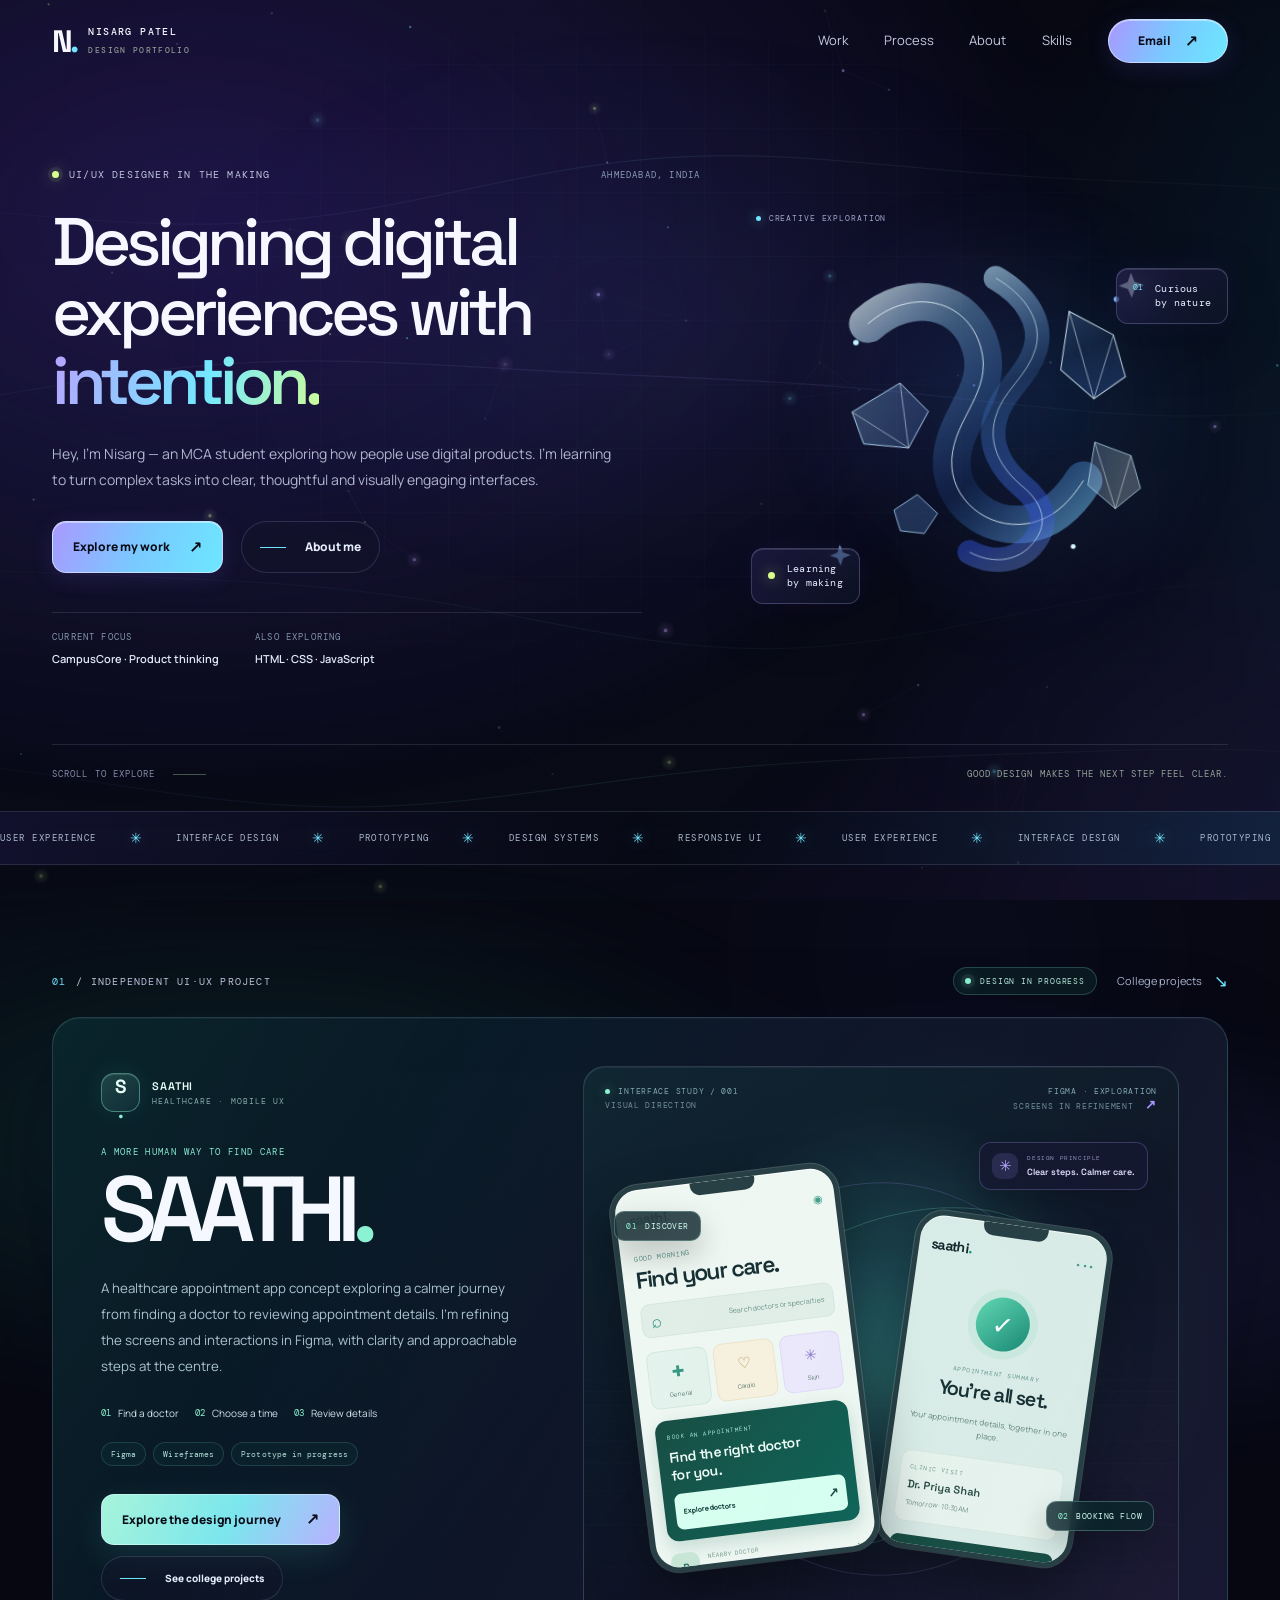
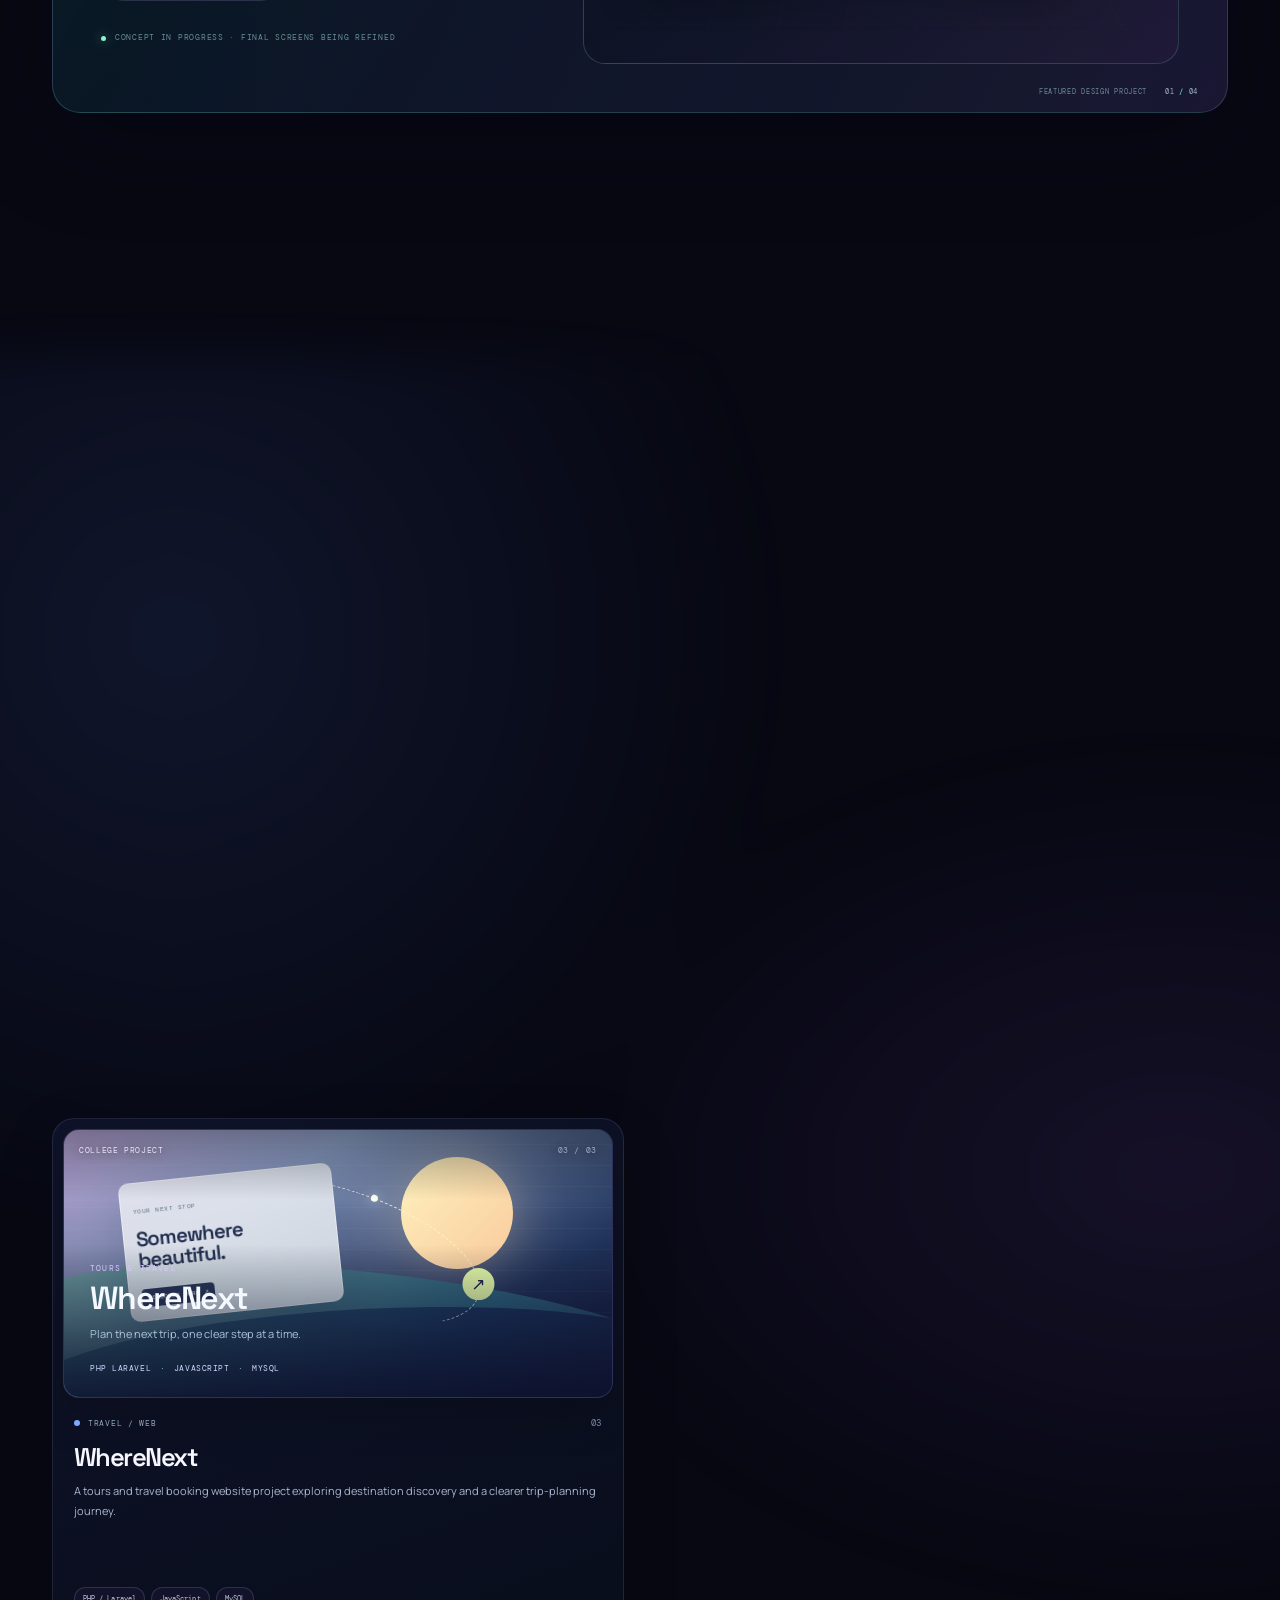
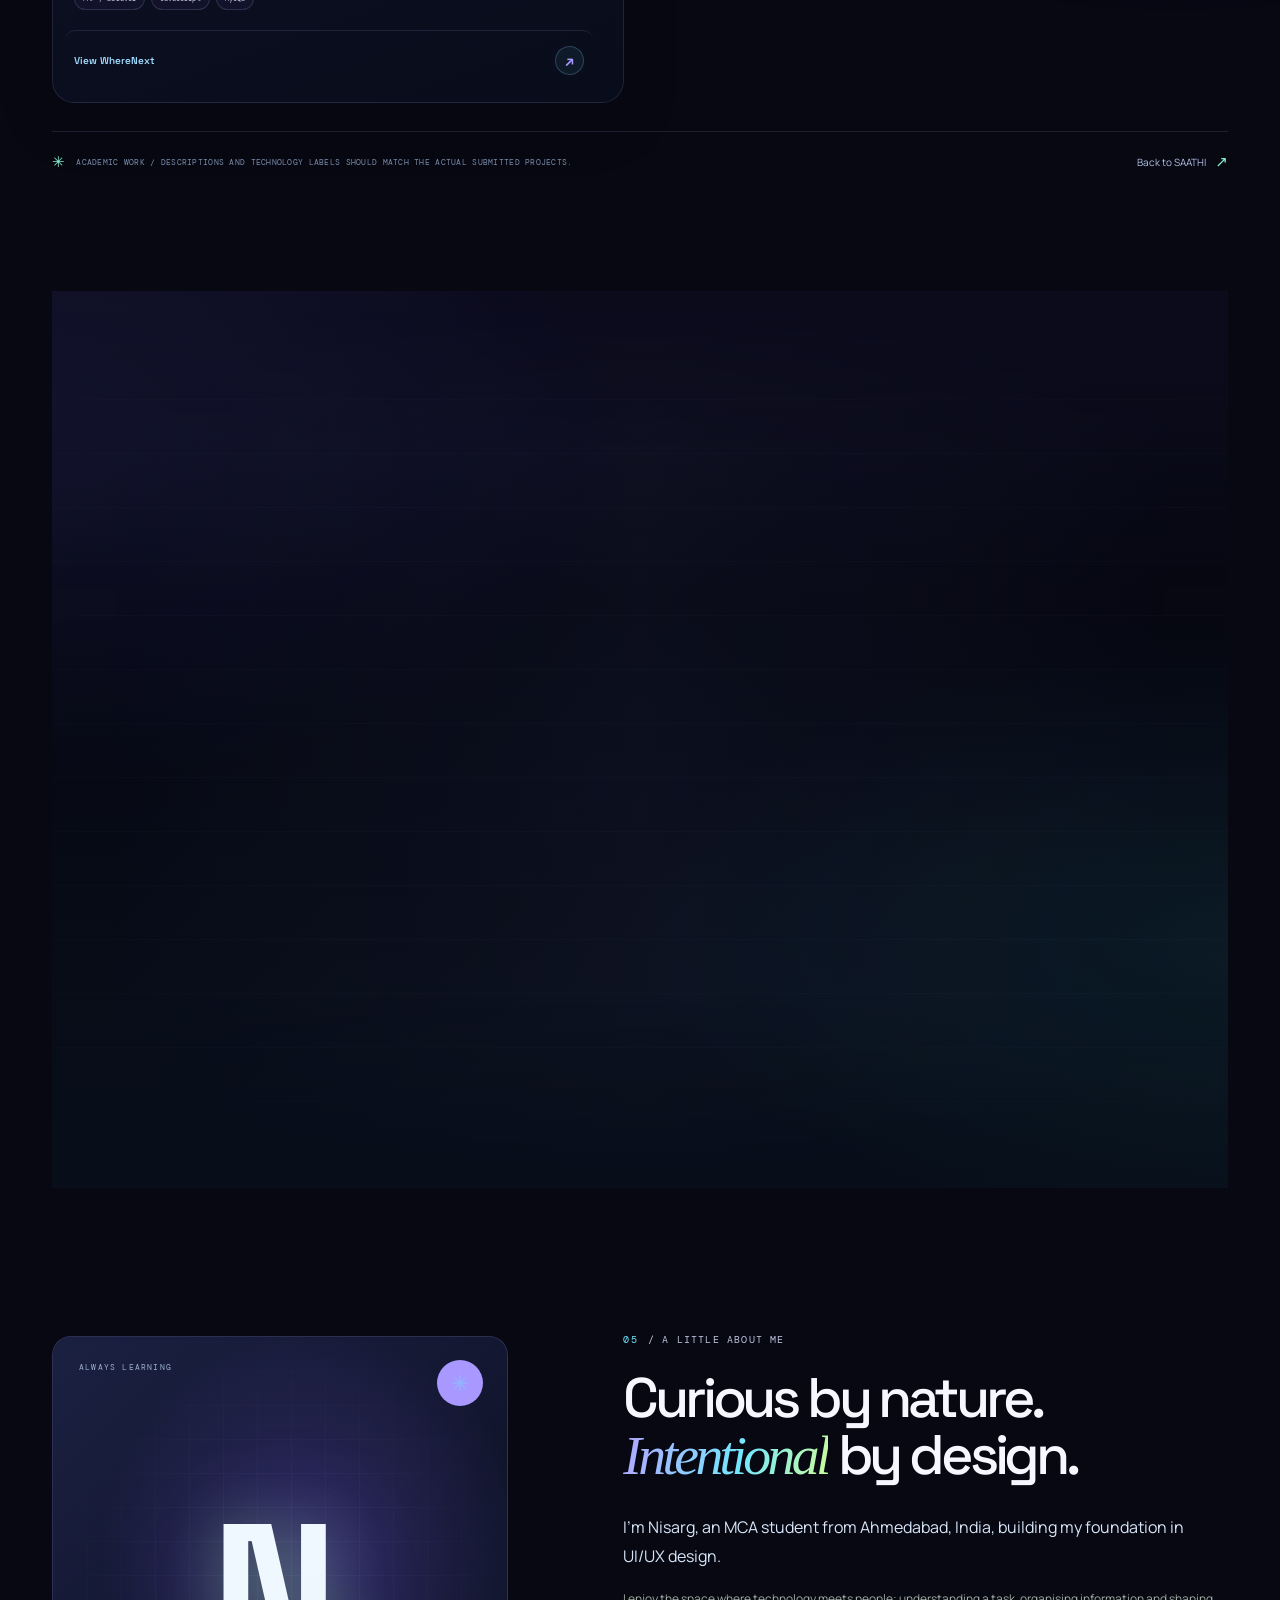
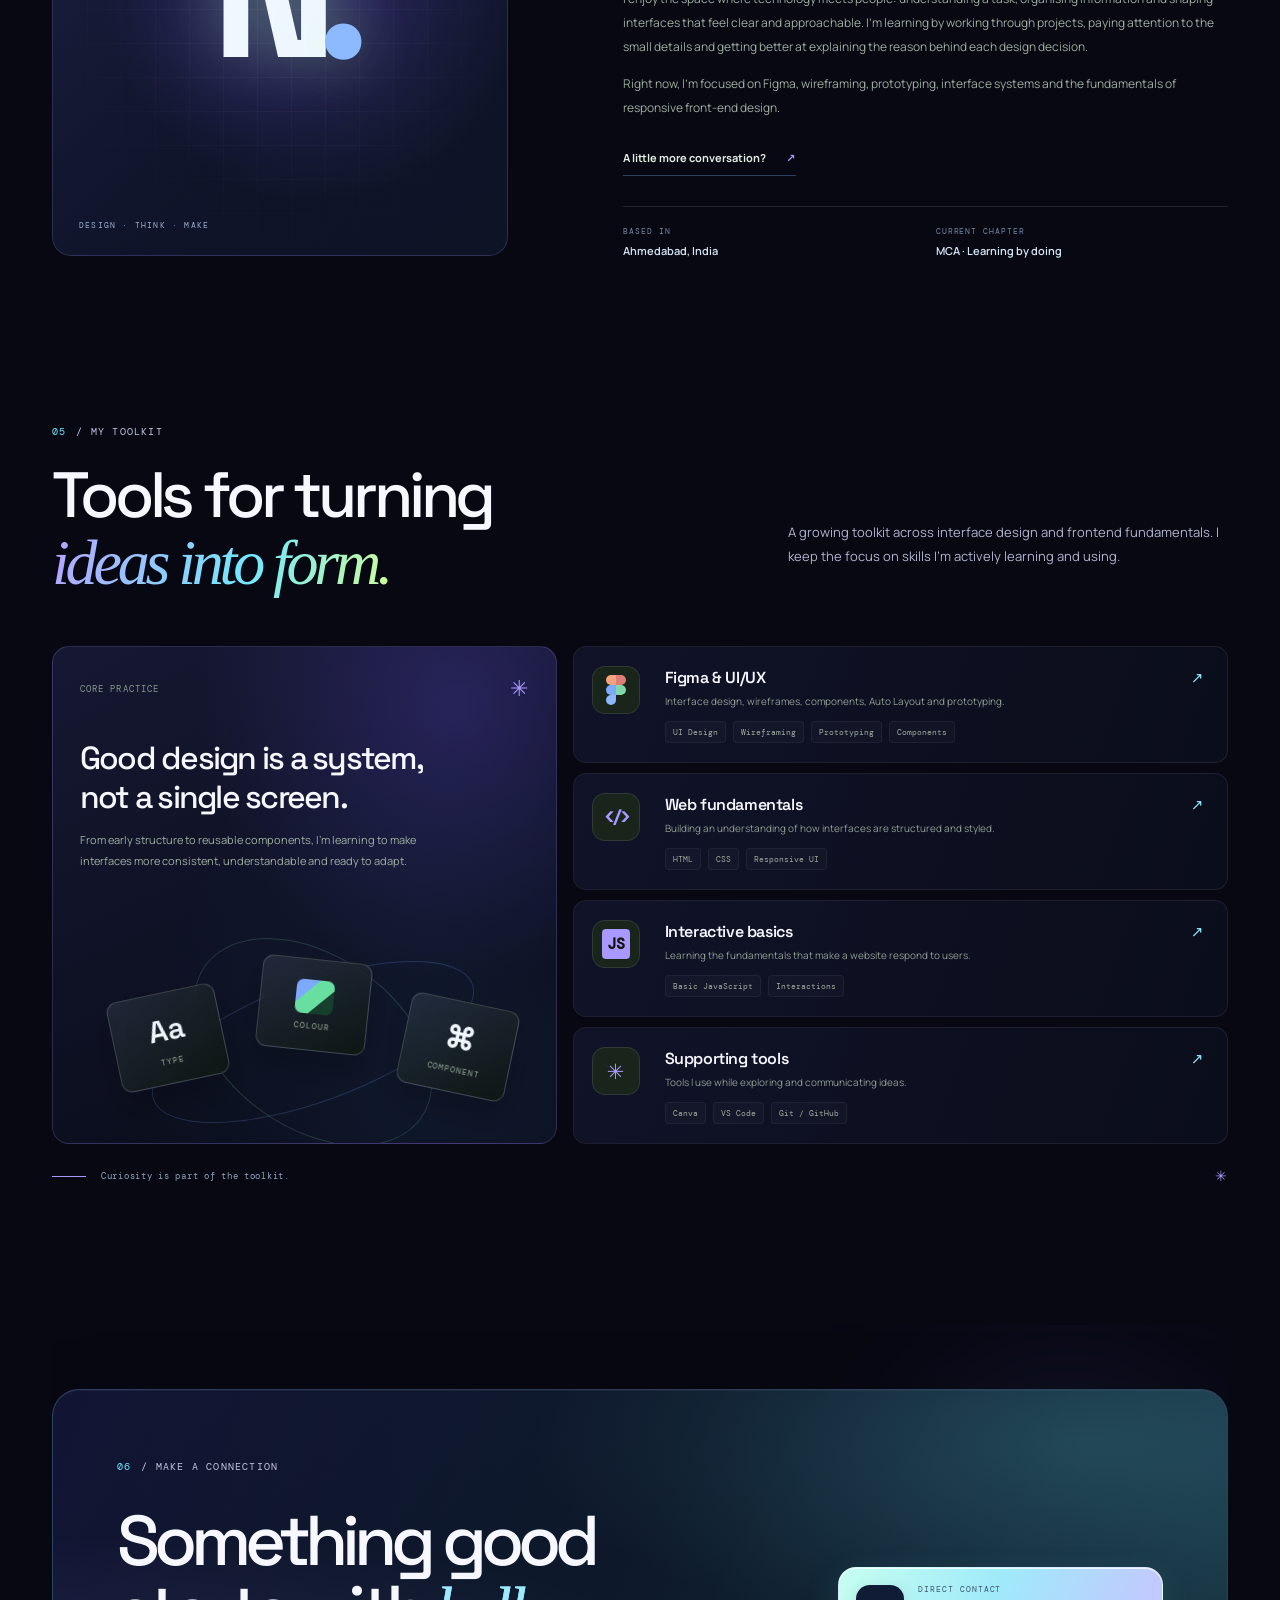
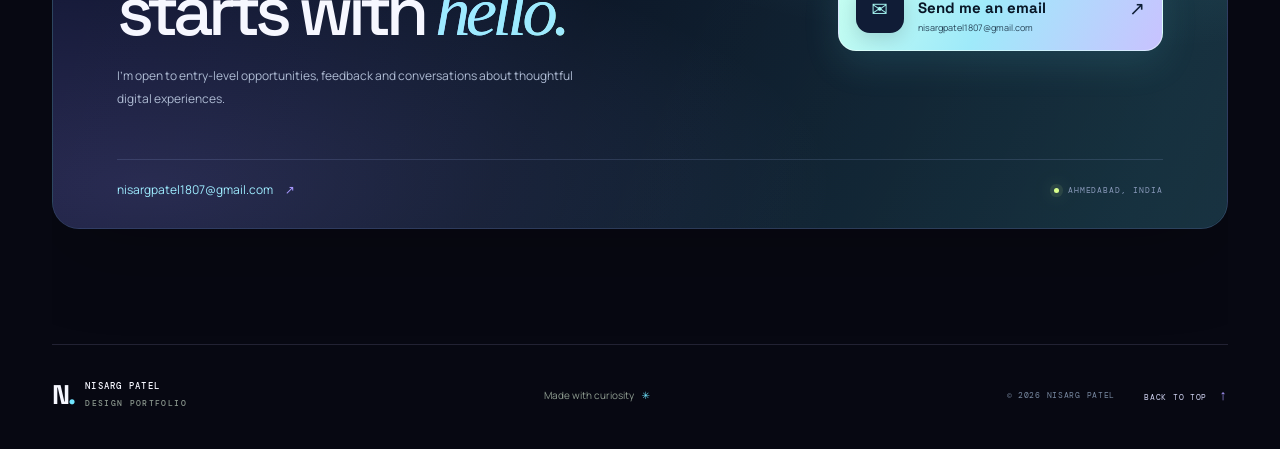
==== index.html @ 3ba7c9d6 "Initial portfolio commit" ====
<!doctype html>
<html lang="en">
<head>
  <meta charset="utf-8">
  <meta name="viewport" content="width=device-width, initial-scale=1">
  <meta name="theme-color" content="#080b12">
  <meta name="description" content="Nisarg Patel — aspiring UI/UX designer exploring thoughtful interfaces, interaction design and useful digital experiences.">
  <title>Nisarg Patel — UI/UX & Digital Design</title>
  <link rel="icon" href="assets/favicon.svg" type="image/svg+xml">
  <link rel="preconnect" href="https://fonts.googleapis.com">
  <link rel="preconnect" href="https://fonts.gstatic.com" crossorigin>
  <link href="https://fonts.googleapis.com/css2?family=DM+Mono:wght@400;500&family=Manrope:wght@400;500;600;700;800&family=Space+Grotesk:wght@400;500;600;700&display=swap" rel="stylesheet">
  <link rel="stylesheet" href="style.css">
  <link rel="stylesheet" href="live-effects.css">
  <link rel="stylesheet" href="signature-refinement.css">
</head>
<body class="home-page">
  <div class="live-backdrop" aria-hidden="true"></div>
  <canvas class="live-field" id="liveField" aria-hidden="true"></canvas>
  <div class="ambient ambient-one" aria-hidden="true"></div>
  <div class="ambient ambient-two" aria-hidden="true"></div>
  <div class="ambient ambient-three" aria-hidden="true"></div>
  <div class="pointer-glow" id="pointerGlow" aria-hidden="true"></div>
  <div class="grain" aria-hidden="true"></div>
  <div class="scroll-progress" id="scrollProgress" aria-hidden="true"></div>
  <div class="cursor-dot" id="cursorDot" aria-hidden="true"></div>
  <div class="cursor-ring" id="cursorRing" aria-hidden="true"><span>VIEW</span></div>

  <header class="site-header" id="siteHeader">
    <nav class="nav-shell" aria-label="Main navigation">
      <a class="brand" href="index.html#top" aria-label="Nisarg Patel — home"><span class="brand-symbol">N<span>.</span></span><span class="brand-copy">NISARG PATEL<small>DESIGN PORTFOLIO</small></span></a>
      <button class="menu-toggle" id="menuToggle" aria-expanded="false" aria-controls="navLinks" aria-label="Open navigation"><span></span><span></span></button>
      <div class="nav-links" id="navLinks">
        <a href="#work" data-nav="work">Work</a>
        <a href="#process" data-nav="process">Process</a>
        <a href="#about" data-nav="about">About</a>
        <a href="#skills" data-nav="skills">Skills</a>
        <a class="nav-contact magnetic" href="mailto:nisargpatel1807@gmail.com" aria-label="Email Nisarg Patel">Email <span class="arrow">↗</span></a>
      </div>
    </nav>
  </header>

  <main id="top">
    <section class="hero section-wrap" aria-labelledby="heroHeading">
      <div class="hero-gridline" aria-hidden="true"></div>
      <div class="hero-grid">
        <div class="hero-copy">
          <div class="eyebrow hero-eyebrow reveal"><span class="live-dot"></span> UI/UX DESIGNER IN THE MAKING <span class="eyebrow-location">AHMEDABAD, INDIA</span></div>
          <h1 id="heroHeading" class="hero-title reveal">Designing digital<br>experiences with<br><em>intention.</em></h1>
          <p class="hero-description reveal">Hey, I’m Nisarg — an MCA student exploring how people use digital products. I’m learning to turn complex tasks into clear, thoughtful and visually engaging interfaces.</p>
          <div class="hero-actions reveal">
            <a class="button button-primary magnetic" href="#work"><span>Explore my work</span><span class="button-icon">↗</span></a>
            <a class="button button-quiet" href="#about"><span class="quiet-line"></span><span>About me</span></a>
          </div>
          <div class="hero-meta reveal">
            <div><span class="meta-label">CURRENT FOCUS</span><strong>CampusCore · Product thinking</strong></div>
            <div><span class="meta-label">ALSO EXPLORING</span><strong>HTML · CSS · JavaScript</strong></div>
          </div>
        </div>
        <div class="hero-visual reveal" id="heroVisual" aria-label="Abstract blue glass sculpture representing creative exploration">
          <div class="visual-halo"></div>
          <img class="hero-art" src="assets/hero-art.svg" alt="Abstract blue glass ribbons and translucent geometric forms">
          <div class="hero-orbit-label orbit-label-top"><span class="orbit-label-dot"></span> CREATIVE EXPLORATION</div>
          <div class="floating-glass glass-note glass-note-top"><span class="note-index">01</span><span>Curious<br>by nature</span></div>
          <div class="floating-glass glass-note glass-note-bottom"><span class="note-pulse"></span><span>Learning<br>by making</span></div>
        </div>
      </div>
      <div class="hero-bottom reveal"><span>SCROLL TO EXPLORE</span><span class="scroll-guide"><i></i></span><span class="hero-bottom-thought">GOOD DESIGN MAKES THE NEXT STEP FEEL CLEAR.</span></div>
    </section>

    <div class="ticker-band" aria-label="Areas of interest"><div class="ticker-track"><span>USER EXPERIENCE</span><b>✳</b><span>INTERFACE DESIGN</span><b>✳</b><span>PROTOTYPING</span><b>✳</b><span>DESIGN SYSTEMS</span><b>✳</b><span>RESPONSIVE UI</span><b>✳</b><span>USER EXPERIENCE</span><b>✳</b><span>INTERFACE DESIGN</span><b>✳</b><span>PROTOTYPING</span><b>✳</b><span>DESIGN SYSTEMS</span><b>✳</b><span>RESPONSIVE UI</span><b>✳</b></div></div>

    <!-- Featured independent UI/UX design project: deliberately above academic work. -->
    <section class="saathi-showcase-section section-wrap" id="work" aria-labelledby="designLabHeading">
      <div class="saathi-showcase-top reveal">
        <p class="section-kicker"><span>01</span> / INDEPENDENT UI·UX PROJECT</p>
        <div class="saathi-top-actions"><span class="saathi-status"><i></i> DESIGN IN PROGRESS</span><a class="saathi-skip-link" href="#collegeProjects">College projects <span>↘</span></a></div>
      </div>
      <article class="saathi-showcase-card reveal">
        <div class="saathi-showcase-copy">
          <div class="saathi-wordmark"><span class="saathi-wordmark-mark">S<span>.</span></span><span>SAATHI <small>HEALTHCARE · MOBILE UX</small></span></div>
          <p class="saathi-category">A MORE HUMAN WAY TO FIND CARE</p>
          <h2 id="designLabHeading">SAATHI<span class="saathi-title-dot">.</span></h2>
          <p class="saathi-description">A healthcare appointment app concept exploring a calmer journey from finding a doctor to reviewing appointment details. I’m refining the screens and interactions in Figma, with clarity and approachable steps at the centre.</p>
          <div class="saathi-feature-points"><span><i>01</i> Find a doctor</span><span><i>02</i> Choose a time</span><span><i>03</i> Review details</span></div>
          <div class="project-tags saathi-tags"><span>Figma</span><span>Wireframes</span><span>Prototype in progress</span></div>
          <div class="saathi-actions">
            <a class="button button-primary magnetic saathi-primary" href="project.html?project=saathi"><span>Explore the design journey</span><span class="button-icon">↗</span></a>
            <a class="button button-quiet saathi-secondary" href="#collegeProjects"><span class="quiet-line"></span><span>See college projects</span></a>
          </div>
          <div class="saathi-copy-foot"><span class="saathi-foot-dot"></span><span>CONCEPT IN PROGRESS · FINAL SCREENS BEING REFINED</span></div>
        </div>
        <div class="saathi-visual-shell" role="img" aria-label="Illustrative SAATHI healthcare interface direction, currently being refined">
          <div class="saathi-visual-topline"><span><i></i> INTERFACE STUDY / 001</span><span>FIGMA · EXPLORATION</span></div>
          <div class="saathi-visual-field" aria-hidden="true">
            <div class="saathi-field-grid"></div><div class="saathi-field-orbit orbit-one"></div><div class="saathi-field-orbit orbit-two"></div><div class="saathi-field-glow"></div>
            <div class="saathi-float-chip saathi-chip-one"><span>01</span> DISCOVER</div>
            <div class="saathi-float-chip saathi-chip-two"><span>02</span> BOOKING FLOW</div>
            <div class="saathi-phone saathi-phone-back">
              <div class="saathi-phone-notch"></div><div class="saathi-phone-top"><b>saathi<span>.</span></b><i>•••</i></div>
              <div class="saathi-confirm-mark">✓</div><p class="saathi-phone-eyebrow">APPOINTMENT SUMMARY</p><h3>You’re all set.</h3><p class="saathi-phone-copy">Your appointment details, together in one place.</p>
              <div class="saathi-mini-summary"><small>CLINIC VISIT</small><b>Dr. Priya Shah</b><span>Tomorrow · 10:30 AM</span></div><div class="saathi-phone-button">View appointment <b>↗</b></div><div class="saathi-phone-tabline"><i></i><i></i><i></i><i></i></div>
            </div>
            <div class="saathi-phone saathi-phone-main">
              <div class="saathi-phone-notch"></div><div class="saathi-phone-top"><b>saathi<span>.</span></b><i>◉</i></div>
              <p class="saathi-phone-eyebrow">GOOD MORNING</p><h3>Find your care.</h3>
              <div class="saathi-search"><span>⌕</span> Search doctors or specialties</div>
              <div class="saathi-specialty-row"><div><i>✚</i><small>General</small></div><div><i>♡</i><small>Cardio</small></div><div><i>✳</i><small>Skin</small></div></div>
              <div class="saathi-book-card"><small>BOOK AN APPOINTMENT</small><b>Find the right doctor for you.</b><span>Explore doctors <i>↗</i></span></div>
              <div class="saathi-nearby"><span class="saathi-avatar">P</span><span><small>NEARBY DOCTOR</small><b>Dr. Priya Shah</b></span><i>→</i></div>
              <div class="saathi-phone-tabline"><i class="active"></i><i></i><i></i><i></i></div>
            </div>
            <div class="saathi-float-label"><span class="saathi-label-spark">✳</span><span><small>DESIGN PRINCIPLE</small><b>Clear steps. Calmer care.</b></span></div>
          </div>
          <div class="saathi-visual-bottom"><span>VISUAL DIRECTION</span><span>SCREENS IN REFINEMENT <b>↗</b></span></div>
        </div>
        <div class="saathi-card-index" aria-hidden="true"><span>FEATURED DESIGN PROJECT</span><b>01 <i>/</i> 04</b></div>
      </article>
    </section>

    <!-- Academic/software projects: CampusCore belongs with MedCore and WhereNext. -->
    <section class="work-section college-projects-section section-wrap" id="collegeProjects" aria-labelledby="workHeading">
      <div class="section-head reveal academic-section-head">
        <div><p class="section-kicker"><span>02</span> / ACADEMIC SOFTWARE PROJECTS</p><h2 id="workHeading">Built for<br><em>different needs.</em></h2></div>
        <div class="section-head-side academic-head-side"><p>Three college projects across campus operations, pharmacy management and travel planning. Each project opens its own overview, with the available scope and technology context.</p><a class="project-archive-link" href="#academicGrid"><span class="archive-link-count">03</span><span><small>PROJECT ARCHIVE</small><b>Browse college work</b></span><i>↓</i></a></div>
      </div>
      <div class="project-grid academic-grid" id="academicGrid">
        <article class="project-card project-campus reveal" data-category="academic" data-project-card>
          <a class="project-cover campuscore-cover interactive-card" href="project.html?project=campuscore" aria-label="View CampusCore academic project overview">
            <img src="assets/campuscore-cover.svg" alt="Illustrative CampusCore dashboard preview showing study planner, campus notices, helpdesk and role-based access modules">
            <span class="cover-top-label">COLLEGE PROJECT <span>01 / 03</span></span><span class="campus-cover-sticker"><i></i> SMART CAMPUS</span>
            <span class="cover-hover"><span>OPEN PROJECT</span><b>↗</b></span>
          </a>
          <div class="project-copy"><div class="project-overline"><span class="project-type"><i class="type-dot type-blue"></i> SMART CAMPUS / WEB APP</span><span class="project-number">01</span></div><h3><a href="project.html?project=campuscore">CampusCore <span class="title-arrow">↗</span></a></h3><p>A smart campus management system connecting role-based dashboards with study planning, campus notices, helpdesk requests and notifications.</p><div class="project-tags"><span>React</span><span>Node.js / Express</span><span>Role-based modules</span></div><a class="project-text-link" href="project.html?project=campuscore">View CampusCore <span>↗</span></a></div>
        </article>

        <article class="project-card project-medcore reveal" data-category="academic" data-project-card>
          <a class="project-cover text-cover medcore-cover interactive-card" href="project.html?project=medcore" aria-label="View MedCore academic project overview">
            <span class="cover-top-label">COLLEGE PROJECT <span>02 / 03</span></span>
            <div class="medcore-visual-system" aria-hidden="true"><div class="medcore-plus">＋</div><div class="medcore-rx-watermark">Rx</div><div class="medcore-product-orbit orbit-a"></div><div class="medcore-product-orbit orbit-b"></div><div class="medcore-medicine-tile tile-one"><i></i><span></span></div><div class="medcore-medicine-tile tile-two"><i></i><span></span></div><div class="medcore-mini-tag">PHARMACY / WEB</div></div>
            <div class="text-cover-main medcore-cover-main"><p class="cover-mini-label">PHARMACY MANAGEMENT</p><strong>MedCore</strong><span class="cover-descriptor">Organising medicine information with clarity.</span><span class="cover-stack">PYTHON <i>·</i> HTML / CSS <i>·</i> MYSQL</span></div><span class="cover-hover"><span>OPEN PROJECT</span><b>↗</b></span>
          </a>
          <div class="project-copy"><div class="project-overline"><span class="project-type"><i class="type-dot type-cyan"></i> PHARMACY / WEB</span><span class="project-number">02</span></div><h3><a href="project.html?project=medcore">MedCore <span class="title-arrow">↗</span></a></h3><p>An online pharmacy management project focused on organising medicine-related information and presenting product categories clearly.</p><div class="project-tags"><span>Python</span><span>HTML / CSS</span><span>MySQL</span></div><a class="project-text-link" href="project.html?project=medcore">View MedCore <span>↗</span></a></div>
        </article>

        <article class="project-card project-wherenext reveal" data-category="academic" data-project-card>
          <a class="project-cover text-cover wherenext-cover interactive-card" href="project.html?project=wherenext" aria-label="View WhereNext academic project overview">
            <span class="cover-top-label">COLLEGE PROJECT <span>03 / 03</span></span>
            <div class="wherenext-visual-system" aria-hidden="true"><div class="travel-sun"></div><div class="travel-contour contour-a"></div><div class="travel-contour contour-b"></div><div class="travel-route"><i></i><i></i><i></i><span>↗</span></div><div class="travel-ticket"><small>YOUR NEXT STOP</small><b>Somewhere<br>beautiful.</b><span>DISCOVER MORE ↗</span></div></div>
            <div class="text-cover-main wherenext-cover-main"><p class="cover-mini-label">TOURS & TRAVEL</p><strong>WhereNext</strong><span class="cover-descriptor">Plan the next trip, one clear step at a time.</span><span class="cover-stack">PHP LARAVEL <i>·</i> JAVASCRIPT <i>·</i> MYSQL</span></div><span class="cover-hover"><span>OPEN PROJECT</span><b>↗</b></span>
          </a>
          <div class="project-copy"><div class="project-overline"><span class="project-type"><i class="type-dot type-blue"></i> TRAVEL / WEB</span><span class="project-number">03</span></div><h3><a href="project.html?project=wherenext">WhereNext <span class="title-arrow">↗</span></a></h3><p>A tours and travel booking website project exploring destination discovery and a clearer trip-planning journey.</p><div class="project-tags"><span>PHP / Laravel</span><span>JavaScript</span><span>MySQL</span></div><a class="project-text-link" href="project.html?project=wherenext">View WhereNext <span>↗</span></a></div>
        </article>
      </div>
      <div class="academic-bottom-row reveal"><p><span class="academic-bottom-mark">✳</span><span>ACADEMIC WORK / DESCRIPTIONS AND TECHNOLOGY LABELS SHOULD MATCH THE ACTUAL SUBMITTED PROJECTS.</span></p><a href="#work" class="academic-back-to-feature">Back to SAATHI <span>↗</span></a></div>
    </section>

    <section class="process-section section-wrap" id="process" aria-labelledby="processHeading">
      <div class="process-backdrop" aria-hidden="true"></div>
      <div class="section-head reveal"><div><p class="section-kicker"><span>03</span> / HOW I APPROACH DESIGN</p><h2 id="processHeading">Thoughtful by<br><em>process.</em></h2></div><div class="section-head-side"><p>A flexible approach that keeps the problem, the people using the product, and the details of the interface in view.</p></div></div>
      <div class="process-rail reveal" aria-hidden="true"><span class="process-rail-fill"></span><i></i><i></i><i></i><i></i></div>
      <div class="process-grid">
        <article class="process-card process-card-understand reveal" data-step="01"><div class="process-card-head"><span class="process-no">01</span><span class="process-stage-label">FOUNDATION</span></div><div class="process-symbol process-symbol-one"><i></i><i></i><i></i></div><h3>Understand<span>.</span></h3><p>Clarify the goal, identify the user’s task and organise the information that matters.</p><div class="process-card-foot"><span class="process-verb">START WITH WHY</span><b>↗</b></div></article>
        <article class="process-card process-card-explore reveal" data-step="02"><div class="process-card-head"><span class="process-no">02</span><span class="process-stage-label">DIRECTION</span></div><div class="process-symbol process-symbol-two"><i></i><i></i><i></i><i></i></div><h3>Explore<span>.</span></h3><p>Map the journey, compare directions and create wireframes before polishing the details.</p><div class="process-card-foot"><span class="process-verb">MAKE OPTIONS</span><b>↗</b></div></article>
        <article class="process-card process-card-design reveal" data-step="03"><div class="process-card-head"><span class="process-no">03</span><span class="process-stage-label">CRAFT</span></div><div class="process-symbol process-symbol-three"><i></i><i></i><i></i></div><h3>Design<span>.</span></h3><p>Build hierarchy, typography, components and interactions into a consistent interface.</p><div class="process-card-foot"><span class="process-verb">BRING IT TO LIFE</span><b>↗</b></div></article>
        <article class="process-card process-card-refine reveal" data-step="04"><div class="process-card-head"><span class="process-no">04</span><span class="process-stage-label">DETAIL</span></div><div class="process-symbol process-symbol-four"><i></i><i></i><i></i></div><h3>Refine<span>.</span></h3><p>Review the details, check different screen sizes and improve the experience where needed.</p><div class="process-card-foot"><span class="process-verb">MAKE IT CLEARER</span><b>↗</b></div></article>
      </div>
      <div class="process-summary reveal"><span class="process-summary-star">✳</span><p>One thoughtful loop, not a rigid checklist. <b>Design is iterative.</b></p><span class="process-summary-end">UNDERSTAND → MAKE → IMPROVE</span></div>
    </section>

    <section class="about-section section-wrap" id="about" aria-labelledby="aboutHeading">
      <div class="about-art reveal" aria-hidden="true"><div class="about-art-grid"></div><div class="about-glow"></div><div class="about-orbit about-orbit-one"></div><div class="about-orbit about-orbit-two"></div><div class="about-monogram">N<span>.</span></div><div class="about-art-tag tag-top">ALWAYS LEARNING</div><div class="about-art-tag tag-bottom">DESIGN · THINK · MAKE</div><div class="about-sticker">✳</div></div>
      <div class="about-copy"><p class="section-kicker reveal"><span>05</span> / A LITTLE ABOUT ME</p><h2 id="aboutHeading" class="reveal">Curious by nature.<br><em>Intentional</em> by design.</h2><p class="about-lead reveal">I’m Nisarg, an MCA student from Ahmedabad, India, building my foundation in UI/UX design.</p><p class="about-body reveal">I enjoy the space where technology meets people: understanding a task, organising information and shaping interfaces that feel clear and approachable. I’m learning by working through projects, paying attention to the small details and getting better at explaining the reason behind each design decision.</p><p class="about-body reveal">Right now, I’m focused on Figma, wireframing, prototyping, interface systems and the fundamentals of responsive front-end design.</p><a class="inline-link reveal" href="#contact">A little more conversation? <span>↗</span></a><div class="about-facts reveal"><div><span>BASED IN</span><b>Ahmedabad, India</b></div><div><span>CURRENT CHAPTER</span><b>MCA · Learning by doing</b></div></div></div>
    </section>

    <section class="skills-section section-wrap" id="skills" aria-labelledby="skillsHeading">
      <div class="section-head reveal"><div><p class="section-kicker"><span>05</span> / MY TOOLKIT</p><h2 id="skillsHeading">Tools for turning<br><em>ideas into form.</em></h2></div><div class="section-head-side"><p>A growing toolkit across interface design and frontend fundamentals. I keep the focus on skills I’m actively learning and using.</p></div></div>
      <div class="skills-layout">
        <div class="skills-feature reveal"><div class="skills-feature-top"><span>CORE PRACTICE</span><span class="skills-spark">✳</span></div><h3>Good design is a system,<br>not a single screen.</h3><p>From early structure to reusable components, I’m learning to make interfaces more consistent, understandable and ready to adapt.</p><div class="skills-visual"><div class="skill-orbit orbit-a"></div><div class="skill-orbit orbit-b"></div><div class="skill-visual-card card-a"><span>Aa</span><i>TYPE</i></div><div class="skill-visual-card card-b"><span class="mini-swatch"></span><i>COLOUR</i></div><div class="skill-visual-card card-c"><span>⌘</span><i>COMPONENT</i></div><div class="skill-visual-dot"></div></div></div>
        <div class="skill-list">
          <article class="skill-row reveal"><div class="skill-icon icon-figma" aria-hidden="true"><span></span><span></span><span></span><span></span><span></span></div><div class="skill-row-copy"><h3>Figma & UI/UX</h3><p>Interface design, wireframes, components, Auto Layout and prototyping.</p><div class="skill-pills"><span>UI Design</span><span>Wireframing</span><span>Prototyping</span><span>Components</span></div></div><span class="skill-row-arrow">↗</span></article>
          <article class="skill-row reveal"><div class="skill-icon icon-web" aria-hidden="true"><span>&lt;/&gt;</span></div><div class="skill-row-copy"><h3>Web fundamentals</h3><p>Building an understanding of how interfaces are structured and styled.</p><div class="skill-pills"><span>HTML</span><span>CSS</span><span>Responsive UI</span></div></div><span class="skill-row-arrow">↗</span></article>
          <article class="skill-row reveal"><div class="skill-icon icon-js" aria-hidden="true"><span>JS</span></div><div class="skill-row-copy"><h3>Interactive basics</h3><p>Learning the fundamentals that make a website respond to users.</p><div class="skill-pills"><span>Basic JavaScript</span><span>Interactions</span></div></div><span class="skill-row-arrow">↗</span></article>
          <article class="skill-row reveal"><div class="skill-icon icon-tools" aria-hidden="true"><span>✳</span></div><div class="skill-row-copy"><h3>Supporting tools</h3><p>Tools I use while exploring and communicating ideas.</p><div class="skill-pills"><span>Canva</span><span>VS Code</span><span>Git / GitHub</span></div></div><span class="skill-row-arrow">↗</span></article>
        </div>
      </div>
      <div class="skills-bottom-note reveal"><span class="note-line"></span><span>Curiosity is part of the toolkit.</span><span class="note-spark">✳</span></div>
    </section>

    <section class="contact-section section-wrap" id="contact" aria-labelledby="contactHeading">
      <div class="contact-glow" aria-hidden="true"></div><div class="contact-inner reveal"><p class="section-kicker"><span>06</span> / MAKE A CONNECTION</p><div class="contact-main"><div><h2 id="contactHeading">Something good<br>starts with <em>hello.</em></h2><p>I’m open to entry-level opportunities, feedback and conversations about thoughtful digital experiences.</p></div><a class="contact-email-button magnetic" href="mailto:nisargpatel1807@gmail.com" aria-label="Send an email to Nisarg Patel"><span class="email-button-icon">✉</span><span class="email-button-copy"><small>DIRECT CONTACT</small><strong>Send me an email</strong><span class="email-button-address">nisargpatel1807@gmail.com</span></span><span class="email-button-arrow">↗</span></a></div><div class="contact-bottom"><a href="mailto:nisargpatel1807@gmail.com" class="email-text">nisargpatel1807@gmail.com <span>↗</span></a><span class="contact-location"><span class="live-dot"></span> AHMEDABAD, INDIA</span></div></div>
    </section>
  </main>

  <footer class="site-footer section-wrap"><a class="brand footer-brand" href="#top" aria-label="Back to top"><span class="brand-symbol">N<span>.</span></span><span class="brand-copy">NISARG PATEL<small>DESIGN PORTFOLIO</small></span></a><p>Made with curiosity<span class="footer-heart">✳</span></p><div class="footer-right"><span>© <span id="year"></span> NISARG PATEL</span><a href="#top" class="back-top">BACK TO TOP <span>↑</span></a></div></footer>

  <div class="toast" id="toast" role="status" aria-live="polite"></div>
  <script src="script.js"></script>
  <script src="live-effects.js"></script>
</body>
</html>
---- style.css ----
:root{--bg:#080B12;--bg-soft:#0B111B;--surface:#101827;--surface-2:#152237;--text:#F3F7FF;--muted:#A4B4CA;--muted-2:#7486A0;--line:rgba(220,235,255,.14);--line-strong:rgba(220,235,255,.24);--lime:#7DAAFF;--lime-2:#68D5FF;--green:#2B5DB8;--mint:#8BDFFF;--serif:Georgia,'Times New Roman',serif;--sans:'Manrope',Inter,system-ui,-apple-system,Segoe UI,sans-serif;--display:'Space Grotesk','Manrope',sans-serif;--mono:'DM Mono',ui-monospace,monospace;--container:1260px;--ease:cubic-bezier(.22,.75,.22,1)}
*{box-sizing:border-box}html{scroll-behavior:smooth;scroll-padding-top:105px}body{margin:0;background:var(--bg);color:var(--text);font-family:var(--sans);font-size:15px;line-height:1.65;overflow-x:hidden;-webkit-font-smoothing:antialiased}body::selection{background:var(--lime);color:#0a0d08}a{color:inherit;text-decoration:none}button{font:inherit}img,svg{max-width:100%}button,a{-webkit-tap-highlight-color:transparent}button:focus-visible,a:focus-visible{outline:2px solid var(--lime);outline-offset:5px}::selection{background:var(--lime);color:#10150e}.section-wrap{width:min(var(--container),calc(100% - 104px));margin-inline:auto}.ambient{position:fixed;pointer-events:none;z-index:-3;border-radius:50%;filter:blur(90px);opacity:.2;mix-blend-mode:screen}.ambient-one{width:450px;height:450px;right:-150px;top:80px;background:#214e9b;animation:ambientDrift 19s ease-in-out infinite alternate}.ambient-two{width:430px;height:430px;left:-240px;top:50%;background:#183c79;animation:ambientDrift 23s ease-in-out infinite alternate-reverse}.ambient-three{width:390px;height:390px;right:10%;bottom:-250px;background:#312b67;opacity:.13;animation:ambientDrift 25s ease-in-out infinite alternate}.grain{position:fixed;inset:0;z-index:20;pointer-events:none;opacity:.038;background-image:url("data:image/svg+xml,%3Csvg viewBox='0 0 180 180' xmlns='http://www.w3.org/2000/svg'%3E%3Cfilter id='n'%3E%3CfeTurbulence type='fractalNoise' baseFrequency='.94' numOctaves='3' stitchTiles='stitch'/%3E%3C/filter%3E%3Crect width='100%25' height='100%25' filter='url(%23n)' opacity='.5'/%3E%3C/svg%3E");mix-blend-mode:soft-light}.scroll-progress{position:fixed;top:0;left:0;width:0;height:3px;background:linear-gradient(90deg,var(--lime),var(--mint));z-index:100;box-shadow:0 0 16px #7daaff60}.cursor-dot,.cursor-ring{position:fixed;left:0;top:0;pointer-events:none;z-index:99;border-radius:50%;opacity:0;transform:translate(-50%,-50%);transition:opacity .2s ease,scale .25s var(--ease),background .2s ease,border-color .2s ease}.cursor-dot{width:5px;height:5px;background:var(--lime)}.cursor-ring{width:30px;height:30px;border:1px solid rgba(201,255,85,.58);display:grid;place-items:center;color:#11170d;background:rgba(201,255,85,0);font:8px var(--mono);letter-spacing:.04em}.cursor-ring span{opacity:0;transition:opacity .2s}.cursor-ring.is-hover{width:74px;height:74px;background:var(--lime);border-color:var(--lime);scale:1.0}.cursor-ring.is-hover span{opacity:1}.cursor-ring.is-down{scale:.8}.cursor-dot.visible,.cursor-ring.visible{opacity:1}
.site-header{position:sticky;top:0;z-index:50;margin-bottom:-1px;border-bottom:1px solid transparent;transition:background .35s,border-color .35s,backdrop-filter .35s}.site-header.scrolled{background:rgba(8,11,9,.76);backdrop-filter:blur(18px);border-color:rgba(225,250,230,.09)}.nav-shell{width:min(var(--container),calc(100% - 104px));height:92px;margin:auto;display:flex;align-items:center;justify-content:space-between;gap:32px}.brand{display:inline-flex;align-items:center;gap:12px;flex-shrink:0}.brand-symbol{font:700 31px/1 var(--display);letter-spacing:-.09em}.brand-symbol span{color:var(--lime)}.brand-copy{font:500 10px/1.45 var(--mono);letter-spacing:.14em}.brand-copy small{display:block;color:#8c998f;font-size:8px;letter-spacing:.17em;margin-top:5px}.nav-links{display:flex;align-items:center;gap:clamp(21px,3vw,45px)}.nav-links>a:not(.nav-contact){font-size:12px;color:#c7d5e8;transition:color .25s}.nav-links>a:not(.nav-contact):hover,.nav-links>a.active{color:var(--lime)}.nav-index{font:9px var(--mono);color:#67746a;margin-left:5px;opacity:.75}.nav-contact{min-height:45px;display:inline-flex;align-items:center;justify-content:center;gap:20px;padding:0 20px;border-radius:100px;background:var(--lime);color:#10160b;font-size:12px;font-weight:800;box-shadow:0 0 0 1px #d1e4ff35 inset;transition:transform .3s var(--ease),box-shadow .3s,background .3s}.nav-contact:hover{background:#c9e2ff;box-shadow:0 0 32px #68d5ff25,0 0 0 1px #d8e8ff inset}.arrow{font-size:16px;transition:transform .25s}.nav-contact:hover .arrow{transform:translate(3px,-3px)}.menu-toggle{display:none;background:transparent;border:1px solid var(--line);border-radius:50%;width:46px;height:46px;align-items:center;justify-content:center;flex-direction:column;gap:6px;color:var(--text)}.menu-toggle span{display:block;width:17px;height:1px;background:currentColor;transition:transform .25s}.menu-toggle[aria-expanded=true] span:first-child{transform:translateY(3.5px) rotate(45deg)}.menu-toggle[aria-expanded=true] span:last-child{transform:translateY(-3.5px) rotate(-45deg)}
.hero{min-height:calc(100svh - 92px);min-height:min(820px,calc(100svh - 92px));position:relative;display:grid;align-items:center;padding:48px 0 35px;isolation:isolate}.hero-gridline{position:absolute;inset:0;z-index:-1;pointer-events:none;opacity:.16;background-image:linear-gradient(rgba(191,236,199,.07) 1px,transparent 1px),linear-gradient(90deg,rgba(191,236,199,.07) 1px,transparent 1px);background-size:72px 72px;mask-image:linear-gradient(90deg,black,transparent 91%)}.hero-grid{display:grid;grid-template-columns:minmax(0,1fr) minmax(360px,.82fr);align-items:center;gap:5.5%;min-height:570px}.hero-copy{position:relative;z-index:2;padding:22px 0 10px}.eyebrow,.section-kicker{font:10px var(--mono);letter-spacing:.12em;color:#b8c8bb;display:flex;align-items:center;gap:10px}.hero-eyebrow{margin:0 0 32px;flex-wrap:wrap}.live-dot{width:7px;height:7px;border-radius:50%;background:var(--lime);display:inline-block;box-shadow:0 0 0 4px #7daaff14,0 0 15px #7daaff60;flex-shrink:0}.eyebrow-location{margin-left:auto;color:#68796d;font-size:9px}.hero-title{font:500 clamp(55px,6.2vw,94px)/.99 var(--display);letter-spacing:-.075em;margin:0;max-width:780px}.hero-title em,.section-head h2 em,.about-copy h2 em,.contact-main h2 em,.project-detail-title em{font-style:normal;color:var(--lime);letter-spacing:-.065em}.hero-title em{font-family:var(--serif);font-style:italic;font-weight:400;letter-spacing:-.07em;color:var(--lime);display:inline-block;transform:translateY(-1px)}.hero-description{max-width:560px;margin:28px 0 0;color:#a9b5ac;font-size:15px;line-height:1.9}.hero-actions{display:flex;align-items:center;gap:26px;margin-top:31px;flex-wrap:wrap}.button{display:inline-flex;align-items:center;justify-content:center;gap:25px;min-height:54px;padding:0 22px;border-radius:999px;font-size:12px;font-weight:800;position:relative;overflow:hidden;transition:transform .28s var(--ease),background .28s,border-color .28s,box-shadow .28s,color .28s;will-change:transform}.button-primary{background:var(--lime);color:#10160b;border:1px solid #b3d1ff;box-shadow:0 0 0 1px #b3d1ff15 inset}.button-primary::before{content:"";position:absolute;inset:0;background:linear-gradient(110deg,transparent 22%,#fff9 50%,transparent 72%);transform:translateX(-130%);transition:transform .7s var(--ease)}.button-primary:hover{background:#c4ddff;box-shadow:0 8px 33px #7daaff23,0 0 0 1px #cde3ff inset;transform:translateY(-3px)}.button-primary:hover::before{transform:translateX(130%)}.button-icon{font-size:16px;transition:transform .3s}.button:hover .button-icon{transform:translate(3px,-3px)}.button-quiet{padding-left:0;color:#e3edfb;gap:12px}.quiet-line{width:26px;height:1px;background:#718174;transition:width .28s,background .28s}.button-quiet:hover{color:var(--lime)}.button-quiet:hover .quiet-line{width:42px;background:var(--lime)}.button-quiet .button-icon{color:var(--lime)}.hero-meta{display:flex;gap:45px;margin-top:54px;padding-top:21px;border-top:1px solid var(--line);max-width:590px}.hero-meta div{display:grid;gap:7px}.meta-label{font:9px var(--mono);letter-spacing:.13em;color:#7487a0}.hero-meta strong{font-size:11px;font-weight:600;color:#e1e8e2}.hero-visual{position:relative;align-self:stretch;min-height:490px;display:grid;place-items:center;perspective:1000px;isolation:isolate}.hero-visual::before{content:"";position:absolute;width:80%;aspect-ratio:1;border:1px solid rgba(201,255,85,.14);border-radius:50%;animation:orbitSlow 40s linear infinite}.hero-visual::after{content:"";position:absolute;width:62%;aspect-ratio:1;border:1px dashed rgba(220,255,232,.14);border-radius:50%;animation:orbitSlow 58s linear infinite reverse}.visual-halo{position:absolute;inset:9% -5%;background:radial-gradient(ellipse at 60% 45%,#2b9b6540 0,transparent 58%);filter:blur(28px);z-index:-1}.hero-art{position:relative;z-index:1;width:111%;max-width:none;object-fit:contain;mix-blend-mode:screen;filter:saturate(.92) contrast(1.08);transform:translate3d(var(--mx,0),var(--my,0),0) rotate(-3deg);transition:transform .3s ease-out;animation:artFloat 7s ease-in-out infinite}.hero-orbit-label{position:absolute;z-index:3;font:8px var(--mono);letter-spacing:.11em;color:#9ba99d;display:flex;align-items:center;gap:8px}.orbit-label-top{top:13%;left:-2%}.orbit-label-bottom{right:-4%;bottom:17%;transform:rotate(-90deg);transform-origin:right}.orbit-label-bottom span{color:var(--lime)}.orbit-label-dot{width:5px;height:5px;border-radius:50%;background:var(--lime)}.floating-glass{position:absolute;z-index:4;background:linear-gradient(135deg,#d9ebff0d,#95c2ff05);border:1px solid #c2ddff28;backdrop-filter:blur(16px);box-shadow:0 15px 40px #0004,inset 0 1px #eaf4ff17;color:#eaf2ff}.glass-note{display:flex;align-items:center;gap:12px;font:10px/1.4 var(--mono);letter-spacing:.02em;padding:13px 16px;border-radius:13px;animation:glassFloat 5s ease-in-out infinite}.glass-note-top{top:23%;right:-1%}.glass-note-bottom{bottom:20%;left:3%;animation-delay:-2s}.note-index{font-size:8px;color:var(--lime);align-self:flex-start}.note-mark{font-size:17px;color:var(--lime);margin-left:2px}.note-pulse{width:7px;height:7px;background:var(--lime);border-radius:50%;box-shadow:0 0 10px #7daaff80}.visual-cross{position:absolute;color:var(--lime);font-size:22px;z-index:5;opacity:.85}.cross-one{top:19%;left:22%;animation:twinkle 4s ease-in-out infinite}.cross-two{right:18%;bottom:27%;font-size:28px;opacity:.55;animation:twinkle 5s ease-in-out infinite reverse}.hero-bottom{align-self:end;display:flex;align-items:center;gap:18px;margin-top:27px;padding-top:23px;border-top:1px solid var(--line);font:9px var(--mono);letter-spacing:.12em;color:#7b887e}.hero-bottom-thought{margin-left:auto;color:#95a299}.scroll-guide{display:inline-flex;width:33px;height:1px;background:#465449;position:relative;overflow:hidden}.scroll-guide i{position:absolute;top:0;left:-15px;width:15px;height:1px;background:var(--lime);animation:scrollLine 1.8s ease-in-out infinite}
.ticker-band{border-block:1px solid var(--line);overflow:hidden;margin-top:5px;background:linear-gradient(90deg,transparent,#7daaff05,transparent)}.ticker-track{display:flex;align-items:center;gap:33px;width:max-content;padding:17px 0;animation:tickerMove 34s linear infinite;font:9px var(--mono);letter-spacing:.16em;color:#aabbce}.ticker-track b{font-size:14px;font-weight:400;color:var(--lime)}.ticker-band:hover .ticker-track{animation-play-state:paused}
.section{padding-top:140px}.work-section{padding-bottom:134px}.section-head{display:flex;align-items:flex-end;justify-content:space-between;gap:45px;margin-bottom:45px}.section-kicker{margin:0 0 24px}.section-kicker span{color:var(--lime)}.section-head h2,.about-copy h2,.contact-main h2{font:500 clamp(46px,5.4vw,75px)/1.04 var(--display);letter-spacing:-.075em;margin:0}.section-head h2 em,.about-copy h2 em,.contact-main h2 em{font-family:var(--serif);font-style:italic;font-weight:400}.section-head-side{max-width:440px;margin-bottom:5px}.section-head-side>p{font-size:13px;line-height:1.9;color:#9fac9f;margin:0 0 23px;max-width:440px}.work-filters{display:flex;align-items:center;gap:7px;flex-wrap:wrap}.filter-chip{display:inline-flex;align-items:center;gap:10px;background:#0e140f;border:1px solid var(--line);color:#a8b4aa;border-radius:100px;padding:9px 13px;font-size:10px;cursor:pointer;transition:background .25s,color .25s,border-color .25s}.filter-chip span{font:9px var(--mono);opacity:.55}.filter-chip:hover,.filter-chip.active{background:#83b8ff30;color:var(--lime);border-color:#7daaff58}.project-grid{display:grid;grid-template-columns:repeat(12,minmax(0,1fr));gap:56px 24px}.project-card{min-width:0;transition:opacity .3s,transform .3s}.project-card.is-filtered-out{display:none}.project-campus{grid-column:span 7}.project-medcore{grid-column:span 5;margin-top:95px}.project-wherenext{grid-column:span 6}.project-saathi{grid-column:span 6;margin-top:62px}.project-cover{display:block;position:relative;border-radius:19px;overflow:hidden;background:#111d30;border:1px solid #c0dcff16;isolation:isolate;transform:translateZ(0)}.project-cover::after{content:"";position:absolute;inset:0;background:linear-gradient(180deg,rgba(0,0,0,.34),transparent 24%,transparent 70%,rgba(0,0,0,.09));pointer-events:none;z-index:1}.project-cover img{display:block;width:100%;height:auto;aspect-ratio:1.45;object-fit:cover;transition:transform .85s var(--ease),filter .5s;will-change:transform}.project-medcore .project-cover img{aspect-ratio:1.24}.project-wherenext .project-cover img{aspect-ratio:1.48}.project-saathi .project-cover img{aspect-ratio:1.48}.project-cover:hover img{transform:scale(1.045);filter:saturate(1.07)}.cover-top-label{position:absolute;z-index:2;top:17px;left:18px;right:18px;display:flex;justify-content:space-between;gap:10px;font:8px var(--mono);letter-spacing:.09em;color:#eaf2ff;text-shadow:0 1px 8px #0008}.cover-top-label span{color:#d5e2d5aa}.cover-hover{position:absolute;right:17px;bottom:17px;z-index:3;display:flex;align-items:center;gap:15px;border:1px solid #f0fff033;background:#101710ba;backdrop-filter:blur(15px);border-radius:999px;padding:8px 9px 8px 14px;color:#f4f8f2;font:9px var(--mono);letter-spacing:.08em;opacity:0;transform:translateY(7px);transition:opacity .35s,transform .35s}.cover-hover b{display:grid;place-items:center;width:30px;height:30px;border-radius:50%;background:var(--lime);color:#0d130a;font-size:15px;font-weight:500}.project-cover:hover .cover-hover,.project-cover:focus-visible .cover-hover{opacity:1;transform:translateY(0)}.project-copy{padding:18px 3px 0}.project-overline{display:flex;align-items:center;justify-content:space-between;gap:15px;color:#829187;font:9px var(--mono);letter-spacing:.08em}.project-type{display:inline-flex;align-items:center;gap:8px}.type-dot{width:6px;height:6px;border-radius:50%;display:inline-block}.type-green{background:var(--lime)}.type-mint{background:#73e6c3}.type-sand{background:#e4be8b}.type-lime{background:#7daaff}.project-number{color:#566457}.project-copy h3{font:600 clamp(27px,3vw,39px)/1.15 var(--display);letter-spacing:-.055em;margin:13px 0 11px}.project-copy h3 a{display:inline-flex;align-items:center;gap:12px;transition:color .25s}.project-copy h3 a:hover{color:var(--lime)}.title-arrow{display:inline-block;font-size:20px;color:var(--lime);opacity:0;transform:translate(-5px,5px);transition:opacity .25s,transform .25s}.project-copy h3 a:hover .title-arrow{opacity:1;transform:translate(0,0)}.project-copy>p{margin:0;max-width:560px;color:#9eaba1;font-size:12px;line-height:1.9}.project-tags,.skill-pills{display:flex;gap:7px;flex-wrap:wrap}.project-tags{margin-top:17px}.project-tags span{border:1px solid var(--line);color:#a4b0a6;padding:6px 9px;border-radius:5px;font:9px var(--mono)}.project-text-link{display:inline-flex;align-items:center;gap:16px;margin-top:21px;color:#e2eafb;font-size:11px;font-weight:700;transition:color .25s}.project-text-link span{color:var(--lime);font-size:15px;transition:transform .25s}.project-text-link:hover{color:var(--lime)}.project-text-link:hover span{transform:translate(3px,-3px)}.status-pill{background:#7daaff1b;color:var(--lime);border:1px solid #7daaff38;padding:5px 9px;border-radius:50px;font:9px var(--mono);letter-spacing:0;vertical-align:middle}.project-footnote{margin-top:58px;border-top:1px solid var(--line);padding-top:18px;display:flex;align-items:center;gap:13px;color:#7f8c81}.footnote-mark{color:var(--lime);font-size:17px}.project-footnote p{font-size:10px;line-height:1.7;margin:0;max-width:710px}.footnote-side{margin-left:auto;font:8px var(--mono);letter-spacing:.1em;white-space:nowrap;color:#617065}
.process-section{position:relative;padding:123px 0 130px;overflow:hidden;background:linear-gradient(180deg,transparent,rgba(20,48,31,.25) 45%,transparent)}.process-backdrop{position:absolute;pointer-events:none;inset:0;background:radial-gradient(ellipse at 90% 50%,#27694421,transparent 48%),linear-gradient(90deg,transparent,rgba(201,255,85,.025),transparent)}.process-grid{display:grid;grid-template-columns:repeat(4,minmax(0,1fr));gap:12px;position:relative}.process-card{position:relative;min-height:292px;padding:23px 21px 19px;border:1px solid var(--line);border-radius:15px;background:linear-gradient(140deg,#162019bb,#101510b8);overflow:hidden;transition:transform .35s var(--ease),border-color .35s,background .35s;isolation:isolate}.process-card::before{content:"";position:absolute;inset:-1px;background:radial-gradient(circle at var(--hx,50%) var(--hy,0%),#7daaff1b,transparent 52%);opacity:0;transition:opacity .35s;z-index:-1}.process-card:hover{transform:translateY(-7px);border-color:#7daaff50;background:#131c15}.process-card:hover::before{opacity:1}.process-no{font:10px var(--mono);color:var(--lime)}.process-card h3{font:600 22px var(--display);letter-spacing:-.04em;margin:25px 0 8px}.process-card p{font-size:11px;line-height:1.85;color:#99a69b;margin:0;max-width:250px}.process-verb{position:absolute;bottom:19px;left:21px;color:#6f8073;font:8px var(--mono);letter-spacing:.1em;transition:color .25s}.process-card:hover .process-verb{color:var(--lime)}.process-symbol{position:absolute;right:20px;top:19px;width:48px;height:48px;display:grid;place-items:center;opacity:.95}.process-symbol-one{grid-template-columns:repeat(2,11px);gap:4px}.process-symbol-one i{width:11px;height:11px;border:1px solid #8dc989;border-radius:50%;box-shadow:0 0 12px #5dbd7d28}.process-symbol-one i:first-child{background:var(--lime);border-color:var(--lime)}.process-symbol-two{display:flex;flex-wrap:wrap;gap:4px;align-content:center;justify-content:center}.process-symbol-two i{width:15px;height:15px;border:1px solid #7edba5;border-radius:4px;transform:rotate(12deg)}.process-symbol-two i:nth-child(2){background:#7daaff33}.process-symbol-three{display:flex;align-items:center;justify-content:center;gap:4px}.process-symbol-three i{height:25px;width:9px;border-radius:5px;background:linear-gradient(var(--lime),#2c9a6b)}.process-symbol-three i:nth-child(2){height:38px}.process-symbol-four{border:1px solid #8cdd9f;border-radius:50%}.process-symbol-four::before{content:"";width:30px;height:30px;position:absolute;border:1px dashed #7daaff;border-radius:50%;animation:orbitSlow 14s linear infinite}.process-symbol-four i{width:6px;height:6px;background:var(--lime);border-radius:50%;position:absolute}.process-symbol-four i:nth-child(1){top:5px}.process-symbol-four i:nth-child(2){right:4px;bottom:10px}.process-symbol-four i:nth-child(3){left:5px;bottom:8px}
.about-section{padding-top:145px;padding-bottom:145px;display:grid;grid-template-columns:minmax(300px,.86fr) minmax(0,1.14fr);gap:clamp(60px,9vw,140px);align-items:center}.about-art{position:relative;min-height:520px;border:1px solid var(--line);border-radius:19px;background:#101a2a;overflow:hidden;isolation:isolate}.about-art::before{content:"";position:absolute;inset:0;background:linear-gradient(135deg,#152b1b,transparent 50%),radial-gradient(ellipse at 60% 45%,#52d38e33,transparent 55%)}.about-art-grid{position:absolute;inset:0;background-image:linear-gradient(#d7e9ff0a 1px,transparent 1px),linear-gradient(90deg,#d7e9ff0a 1px,transparent 1px);background-size:34px 34px;mask-image:radial-gradient(ellipse at center,black,transparent 78%)}.about-glow{position:absolute;width:250px;height:250px;top:50%;left:50%;transform:translate(-50%,-50%);background:#8dff5535;filter:blur(60px);border-radius:50%;animation:glowPulse 8s ease-in-out infinite alternate}.about-orbit{position:absolute;top:50%;left:50%;border:1px solid #d8ecff28;border-radius:50%;transform:translate(-50%,-50%) rotate(-25deg)}.about-orbit-one{width:340px;height:220px;animation:orbitSlow 25s linear infinite}.about-orbit-two{width:270px;height:355px;transform:translate(-50%,-50%) rotate(45deg);border-color:#7daaff40;animation:orbitSlow 35s linear infinite reverse}.about-monogram{position:absolute;left:50%;top:49%;transform:translate(-50%,-50%);font:700 clamp(110px,15vw,190px)/1 var(--display);letter-spacing:-.12em;color:#eff7ff;text-shadow:0 0 60px #a7ff7650}.about-monogram span{color:var(--lime)}.about-art-tag{position:absolute;font:8px var(--mono);letter-spacing:.15em;color:#aabbce}.tag-top{left:26px;top:25px}.tag-bottom{left:26px;bottom:25px}.about-sticker{position:absolute;right:24px;top:23px;width:46px;height:46px;border-radius:50%;display:grid;place-items:center;background:var(--lime);color:#122010;font-size:22px;animation:slowSpin 17s linear infinite}.about-copy h2{margin:0 0 28px;font-size:clamp(40px,4.35vw,63px)}.about-copy .section-kicker{margin-bottom:23px}.about-lead{font-size:16px;line-height:1.8;color:#d7e6f8;margin:0 0 16px}.about-body{font-size:12px;line-height:2;color:#9fac9f;margin:0 0 13px}.inline-link{display:inline-flex;align-items:center;gap:20px;margin-top:16px;padding-bottom:8px;border-bottom:1px solid #7daaff55;color:#e5eee5;font-size:11px;font-weight:700}.inline-link span{color:var(--lime);transition:transform .25s}.inline-link:hover span{transform:translate(3px,-3px)}.about-facts{display:grid;grid-template-columns:1fr 1fr;gap:20px;border-top:1px solid var(--line);margin-top:30px;padding-top:19px}.about-facts div{display:grid;gap:6px}.about-facts span{font:8px var(--mono);letter-spacing:.12em;color:#7487a0}.about-facts b{font-size:11px;font-weight:600;color:#d8e7f7}
.skills-section{padding-top:20px;padding-bottom:140px}.skills-section .section-head{margin-bottom:50px}.skills-layout{display:grid;grid-template-columns:minmax(0,.87fr) minmax(0,1.13fr);gap:16px}.skills-feature{position:relative;min-height:490px;overflow:hidden;border:1px solid var(--line);border-radius:17px;background:linear-gradient(145deg,#13223c,#101510 76%);padding:27px;isolation:isolate}.skills-feature::after{content:"";position:absolute;inset:0;z-index:-1;background:radial-gradient(ellipse at 76% 86%,#286e451b,transparent 55%)}.skills-feature-top{display:flex;align-items:center;justify-content:space-between;color:#87988b;font:9px var(--mono);letter-spacing:.12em}.skills-spark{font-size:22px;color:var(--lime);animation:slowSpin 18s linear infinite}.skills-feature h3{font:500 clamp(25px,2.5vw,36px)/1.2 var(--display);letter-spacing:-.055em;margin:36px 0 14px}.skills-feature>p{max-width:360px;font-size:11px;line-height:1.9;color:#9faea2;margin:0}.skills-visual{position:absolute;left:24px;right:24px;bottom:15px;height:180px;perspective:600px}.skill-orbit{position:absolute;left:52%;top:52%;border:1px solid #7daaff32;border-radius:50%;transform:translate(-50%,-50%) rotate(-20deg)}.orbit-a{width:340px;height:120px}.orbit-b{width:265px;height:173px;transform:translate(-50%,-50%) rotate(35deg);border-color:#8fe9b42b}.skill-visual-card{position:absolute;width:110px;height:92px;border-radius:11px;border:1px solid #d8ecff31;background:linear-gradient(145deg,#d8ecff18,#0d1710dc);backdrop-filter:blur(12px);display:flex;align-items:center;justify-content:center;flex-direction:column;gap:7px;box-shadow:0 18px 30px #0003;transition:transform .45s var(--ease),border-color .3s}.skill-visual-card span{font:600 30px var(--display);color:#f0f7ff}.skill-visual-card i{font:8px var(--mono);font-style:normal;letter-spacing:.11em;color:#97aa9a}.card-a{left:8%;top:24%;transform:rotate(-12deg)}.card-b{left:40%;top:6%;transform:rotate(6deg)}.card-c{right:4%;top:29%;transform:rotate(12deg)}.skills-feature:hover .card-a{transform:translateY(-8px) rotate(-16deg)}.skills-feature:hover .card-b{transform:translateY(-12px) rotate(9deg)}.skills-feature:hover .card-c{transform:translateY(-5px) rotate(17deg)}.mini-swatch{width:38px;height:34px;border-radius:7px;background:linear-gradient(135deg,#7daaff 0 33%,#68dfa0 33% 66%,#173f2d 66%)}.skill-list{display:flex;flex-direction:column;gap:10px}.skill-row{position:relative;display:grid;grid-template-columns:57px minmax(0,1fr) 18px;align-items:start;gap:16px;border:1px solid var(--line);border-radius:13px;background:linear-gradient(100deg,#121913,#0f140f);padding:19px 18px;min-height:111px;transition:background .3s,border-color .3s,transform .3s var(--ease);overflow:hidden}.skill-row::after{content:"";position:absolute;inset:0;background:linear-gradient(110deg,transparent,rgba(201,255,85,.06),transparent);transform:translateX(-100%);transition:transform .7s var(--ease);pointer-events:none}.skill-row:hover{transform:translateX(5px);border-color:#7daaff4d;background:#131d15}.skill-row:hover::after{transform:translateX(100%)}.skill-icon{width:48px;height:48px;border-radius:13px;display:grid;place-items:center;border:1px solid #dff0ff1b;background:#19241b;color:var(--lime);font-size:20px;transition:transform .3s var(--ease),box-shadow .3s}.skill-row:hover .skill-icon{transform:rotate(-7deg) scale(1.05);box-shadow:0 0 20px #7daaff13}.icon-figma{display:grid;grid-template-columns:repeat(2,10px);grid-template-rows:repeat(3,10px);gap:0;align-content:center;justify-content:center}.icon-figma span{width:10px;height:10px;background:#a0e2ac}.icon-figma span:nth-child(1){background:#f5a37e;border-radius:5px 0 0 5px}.icon-figma span:nth-child(2){background:#dc7d76;border-radius:0 5px 5px 0}.icon-figma span:nth-child(3){background:#7daaff;border-radius:5px 0 0 5px}.icon-figma span:nth-child(4){background:#80d7aa;border-radius:0 5px 5px 0}.icon-figma span:nth-child(5){background:#8cb7fa;border-radius:5px 0 5px 5px}.icon-web span{font:600 17px var(--mono);letter-spacing:-.12em}.icon-js span{font:700 15px var(--mono);background:var(--lime);color:#10160b;padding:5px;border-radius:4px}.icon-tools span{font-size:21px}.skill-row-copy h3{font:600 16px var(--display);letter-spacing:-.025em;margin:1px 0 5px}.skill-row-copy p{font-size:10px;line-height:1.7;color:#8f9d92;margin:0 0 11px}.skill-pills span{font:8px var(--mono);color:#9fac9f;background:#ffffff06;border:1px solid #e9f3ff0d;border-radius:4px;padding:5px 7px}.skill-row-arrow{color:#6b7e6f;font-size:15px;transition:color .25s,transform .25s}.skill-row:hover .skill-row-arrow{color:var(--lime);transform:translate(2px,-2px)}.skills-bottom-note{display:flex;align-items:center;gap:15px;margin-top:23px;color:#839084;font:9px var(--mono);letter-spacing:.08em}.note-line{width:34px;height:1px;background:var(--lime)}.note-spark{color:var(--lime);margin-left:auto;font-size:14px}
.contact-section{padding-top:35px;padding-bottom:100px;position:relative;overflow:hidden}.contact-inner{position:relative;border:1px solid #d8ecff1d;border-radius:21px;padding:57px clamp(26px,5vw,68px) 30px;background:linear-gradient(135deg,#15241a,#0e140f 75%);overflow:hidden;isolation:isolate}.contact-inner::before{content:"";position:absolute;inset:0;z-index:-1;background:radial-gradient(ellipse at 93% 2%,#7daaff24,transparent 40%),radial-gradient(ellipse at 0% 100%,#1a8a5c25,transparent 40%)}.contact-glow{position:absolute;right:-130px;top:20px;width:370px;height:370px;background:#7daaff12;filter:blur(75px);pointer-events:none;border-radius:50%}.contact-main{display:flex;justify-content:space-between;align-items:center;gap:40px;padding:15px 0 46px}.contact-main h2{font-size:clamp(45px,5.4vw,75px)}.contact-main>div>p{color:#a4b1a7;font-size:12px;line-height:1.9;max-width:465px;margin:18px 0 0}.contact-email-button{display:flex;align-items:center;gap:17px;min-width:255px;padding:17px 18px;border-radius:13px;background:var(--lime);color:#0d160b;box-shadow:0 8px 35px #7daaff17;transition:transform .3s var(--ease),box-shadow .3s,background .3s}.contact-email-button:hover{transform:translateY(-4px);box-shadow:0 14px 38px #7daaff2b;background:#c1daff}.email-button-icon{display:grid;place-items:center;flex-shrink:0;width:43px;height:43px;border-radius:50%;background:#102012;color:var(--lime);font-size:18px;transition:transform .3s}.contact-email-button:hover .email-button-icon{transform:rotate(45deg)}.contact-email-button>span:nth-child(2){display:grid;gap:3px}.contact-email-button small{font:8px var(--mono);letter-spacing:.1em;opacity:.65}.contact-email-button strong{font:700 15px var(--display)}.email-button-arrow{margin-left:auto;font-size:18px}.contact-bottom{display:flex;align-items:center;justify-content:space-between;gap:20px;padding-top:20px;border-top:1px solid var(--line)}.email-text{font-size:12px;color:#d8e7f7;display:inline-flex;align-items:center;gap:12px}.email-text span{color:var(--lime);transition:transform .25s}.email-text:hover span{transform:translate(3px,-3px)}.contact-location{font:8px var(--mono);letter-spacing:.12em;color:#849387;display:flex;align-items:center;gap:9px}.contact-location .live-dot{width:5px;height:5px}.site-footer{min-height:105px;border-top:1px solid var(--line);display:flex;align-items:center;justify-content:space-between;gap:25px;padding-top:20px;padding-bottom:25px}.footer-brand .brand-symbol{font-size:27px}.footer-brand .brand-copy{font-size:9px}.site-footer>p{color:#8f9d91;font-size:10px;display:flex;align-items:center;gap:8px}.footer-heart{color:var(--lime)}.footer-right{display:flex;align-items:center;gap:29px;color:#7889a1;font:8px var(--mono);letter-spacing:.09em}.back-top{color:#b4c0b5;transition:color .25s}.back-top span{margin-left:6px;color:var(--lime);font-size:14px}.back-top:hover{color:var(--lime)}.toast{position:fixed;left:50%;bottom:26px;transform:translate(-50%,20px);opacity:0;z-index:120;background:#e9f1ff;color:#11200e;border-radius:999px;padding:11px 16px;font-size:11px;font-weight:700;box-shadow:0 12px 40px #0006;pointer-events:none;transition:opacity .25s,transform .25s}.toast.visible{opacity:1;transform:translate(-50%,0)}.reveal{opacity:0;transform:translateY(22px);transition:opacity .8s var(--ease),transform .8s var(--ease)}.reveal.is-visible{opacity:1;transform:translateY(0)}.project-card:nth-child(2).reveal,.process-card:nth-child(2).reveal,.skill-row:nth-child(2).reveal{transition-delay:.08s}.project-card:nth-child(3).reveal,.process-card:nth-child(3).reveal,.skill-row:nth-child(3).reveal{transition-delay:.14s}.project-card:nth-child(4).reveal,.process-card:nth-child(4).reveal,.skill-row:nth-child(4).reveal{transition-delay:.2s}
/* Project detail pages */
.project-page{background:var(--bg)}.detail-hero{padding:60px 0 80px;position:relative;isolation:isolate}.detail-hero::before{content:"";position:absolute;inset:0;z-index:-1;background:radial-gradient(ellipse at 78% 25%,#22613c35,transparent 52%)}.breadcrumbs{display:flex;gap:10px;align-items:center;font:9px var(--mono);letter-spacing:.06em;color:#829086;margin-bottom:34px}.breadcrumbs a{transition:color .2s}.breadcrumbs a:hover{color:var(--lime)}.crumb-sep{color:#4f5c52}.detail-overline{display:flex;align-items:center;gap:9px;color:var(--lime);font:9px var(--mono);letter-spacing:.12em;margin-bottom:20px}.project-detail-title{font:500 clamp(54px,8vw,112px)/.97 var(--display);letter-spacing:-.085em;margin:0 0 25px;max-width:950px}.detail-lead{font-size:16px;line-height:1.9;color:#aeb9b0;max-width:690px;margin:0}.detail-meta{display:flex;flex-wrap:wrap;gap:30px;margin-top:39px;padding-top:20px;border-top:1px solid var(--line);max-width:850px}.detail-meta div{display:grid;gap:7px;min-width:140px}.detail-meta span{font:8px var(--mono);letter-spacing:.12em;color:#7889a1}.detail-meta strong{font-size:11px;font-weight:600;color:#e0eafb}.detail-visual{position:relative;margin-top:50px;border-radius:20px;overflow:hidden;border:1px solid var(--line);background:#101711}.detail-visual img{display:block;width:100%;height:auto;aspect-ratio:1.67;object-fit:cover}.detail-visual-label{position:absolute;left:19px;bottom:18px;padding:9px 12px;background:#080e18cc;border:1px solid #ffffff21;backdrop-filter:blur(13px);border-radius:7px;color:#e6f1ff;font:8px var(--mono);letter-spacing:.08em}.detail-content{padding:10px 0 110px}.detail-intro-grid{display:grid;grid-template-columns:.72fr 1.28fr;gap:10%;padding:48px 0 75px;border-bottom:1px solid var(--line)}.detail-section-kicker{color:var(--lime);font:9px var(--mono);letter-spacing:.12em;margin:0}.detail-intro-grid h2,.detail-chapter h2{font:500 clamp(35px,4.2vw,56px)/1.08 var(--display);letter-spacing:-.065em;margin:13px 0 0}.detail-intro-copy p{font-size:13px;line-height:2;color:#a4b1a6;margin:0 0 15px}.detail-note{margin-top:25px;padding:15px 17px;border:1px solid #7daaff30;background:#7daaff08;border-radius:9px;color:#aebaad;font-size:10px;line-height:1.8}.detail-note strong{color:var(--lime);font-weight:600}.detail-chapter{padding:77px 0;border-bottom:1px solid var(--line)}.detail-chapter-head{display:grid;grid-template-columns:.72fr 1.28fr;gap:10%;margin-bottom:32px}.detail-chapter-head h2{margin-top:0}.detail-chapter-intro{color:#9fad9f;font-size:12px;line-height:1.9;max-width:580px}.detail-feature-grid{display:grid;grid-template-columns:repeat(3,minmax(0,1fr));gap:12px}.detail-feature{background:linear-gradient(145deg,#141e16,#0a1220);border:1px solid var(--line);border-radius:12px;padding:20px;min-height:160px}.detail-feature .feature-number{font:10px var(--mono);color:var(--lime)}.detail-feature h3{font:600 16px var(--display);margin:17px 0 8px}.detail-feature p{font-size:10px;line-height:1.8;color:#92a095;margin:0}.detail-technology{display:flex;flex-wrap:wrap;gap:8px}.detail-technology span{border:1px solid var(--line);background:#111a13;border-radius:100px;padding:9px 12px;color:#b8c6b9;font:10px var(--mono)}.detail-next{margin-top:65px;border:1px solid #7daaff30;border-radius:16px;background:linear-gradient(120deg,#7daaff0d,#111813);padding:25px 28px;display:flex;align-items:center;justify-content:space-between;gap:30px}.detail-next p{font:9px var(--mono);letter-spacing:.1em;color:#92a092;margin:0 0 8px}.detail-next h3{font:500 26px var(--display);letter-spacing:-.045em;margin:0}.detail-next .button{flex-shrink:0}.detail-footer{margin-top:0}
@keyframes ambientDrift{0%{transform:translate3d(0,0,0) scale(1)}100%{transform:translate3d(-65px,50px,0) scale(1.12)}}@keyframes artFloat{0%,100%{translate:0 0;rotate:0deg}50%{translate:0 -8px;rotate:1deg}}@keyframes glassFloat{0%,100%{transform:translateY(0)}50%{transform:translateY(-9px)}}@keyframes orbitSlow{to{rotate:360deg}}@keyframes twinkle{0%,100%{opacity:.38;transform:scale(.9)}50%{opacity:1;transform:scale(1.15)}}@keyframes scrollLine{0%{transform:translateX(0)}70%,100%{transform:translateX(50px)}}@keyframes tickerMove{to{transform:translateX(-50%)}}@keyframes slowSpin{to{transform:rotate(360deg)}}@keyframes glowPulse{from{opacity:.55;scale:.9}to{opacity:1;scale:1.1}}
@media (max-width:1100px){.section-wrap,.nav-shell{width:calc(100% - 64px)}.hero-grid{grid-template-columns:minmax(0,1fr) minmax(310px,.8fr);gap:3%}.hero-title{font-size:clamp(56px,7vw,79px)}.hero-visual{min-height:440px}.hero-art{width:120%}.about-section{gap:60px}.project-grid{gap:45px 20px}.project-medcore{margin-top:60px}.project-saathi{margin-top:38px}.process-card{padding:20px 17px}.process-card h3{font-size:19px}.process-verb{left:17px}.skills-layout{grid-template-columns:.8fr 1.2fr}.skills-feature{padding:22px}.skill-row{padding:16px;grid-template-columns:49px minmax(0,1fr) 14px;gap:12px}.skill-icon{width:44px;height:44px}}
@media (max-width:800px){.section-wrap,.nav-shell{width:calc(100% - 44px)}.nav-shell{height:78px}.menu-toggle{display:flex}.nav-links{position:absolute;top:calc(100% + 1px);left:22px;right:22px;display:flex;flex-direction:column;align-items:stretch;gap:0;padding:12px;border:1px solid var(--line);border-radius:16px;background:rgba(9,14,10,.96);backdrop-filter:blur(20px);opacity:0;visibility:hidden;transform:translateY(-8px);transition:opacity .25s,transform .25s,visibility .25s}.nav-links.open{opacity:1;visibility:visible;transform:translateY(0)}.nav-links>a:not(.nav-contact){padding:15px 12px;border-bottom:1px solid #ffffff0d;font-size:13px}.nav-index{float:right}.nav-contact{margin-top:10px;min-height:46px}.hero{min-height:auto;padding-top:38px;padding-bottom:28px}.hero-grid{grid-template-columns:1fr;gap:16px}.hero-copy{padding-top:12px}.hero-eyebrow{margin-bottom:27px}.hero-title{font-size:clamp(56px,10vw,84px)}.hero-description{max-width:630px;margin-top:22px}.hero-actions{margin-top:26px}.hero-meta{margin-top:37px}.hero-visual{min-height:360px;max-width:560px;width:100%;margin:0 auto}.hero-art{width:100%;max-width:540px}.hero-visual::before{width:72%}.hero-visual::after{width:59%}.glass-note-top{right:3%;top:18%}.glass-note-bottom{left:5%;bottom:14%}.orbit-label-top{left:4%;top:10%}.orbit-label-bottom{right:3%;bottom:14%}.hero-bottom{margin-top:0}.section{padding-top:100px}.work-section{padding-bottom:90px}.section-head{align-items:flex-start;flex-direction:column;gap:22px;margin-bottom:34px}.section-head h2{font-size:clamp(48px,8vw,67px)}.section-head-side{max-width:580px}.section-head-side>p{max-width:600px}.project-grid{grid-template-columns:repeat(2,minmax(0,1fr));gap:39px 17px}.project-campus,.project-medcore,.project-wherenext,.project-saathi{grid-column:span 1;margin-top:0}.project-campus,.project-wherenext{grid-column:span 2}.project-medcore .project-cover img,.project-saathi .project-cover img{aspect-ratio:1.35}.project-copy h3{font-size:29px}.cover-top-label{font-size:7px;top:12px;left:12px;right:12px}.cover-hover{opacity:1;transform:translateY(0);right:10px;bottom:10px;padding:5px 6px 5px 10px;font-size:7px}.cover-hover b{width:26px;height:26px}.project-footnote{margin-top:39px;flex-wrap:wrap}.footnote-side{margin-left:30px}.process-section{padding:95px 0}.process-grid{grid-template-columns:repeat(2,minmax(0,1fr))}.process-card{min-height:250px}.process-card h3{margin-top:30px}.about-section{grid-template-columns:1fr;gap:42px;padding-top:105px;padding-bottom:95px}.about-art{min-height:360px;max-width:550px;width:100%}.about-monogram{font-size:170px}.about-copy h2{font-size:clamp(43px,7.4vw,61px)}.skills-section{padding-top:10px;padding-bottom:100px}.skills-layout{grid-template-columns:1fr}.skills-feature{min-height:390px}.skills-visual{height:165px}.contact-section{padding-bottom:70px}.contact-inner{padding:36px 26px 23px}.contact-main{flex-direction:column;align-items:flex-start;gap:28px;padding:14px 0 32px}.contact-email-button{width:100%;max-width:360px}.site-footer{flex-wrap:wrap;min-height:120px}.site-footer>p{order:3;width:100%;margin:0}.footer-right{margin-left:auto}.detail-hero{padding:45px 0 55px}.detail-content{padding-bottom:70px}.detail-intro-grid,.detail-chapter-head{grid-template-columns:1fr;gap:22px}.detail-chapter{padding:55px 0}.detail-feature-grid{grid-template-columns:repeat(2,minmax(0,1fr))}.detail-visual img{aspect-ratio:1.35}}
@media (max-width:520px){.section-wrap,.nav-shell{width:calc(100% - 36px)}.nav-shell{height:72px}.brand-symbol{font-size:28px}.hero{padding-top:32px}.hero-eyebrow{font-size:8px;letter-spacing:.08em;gap:8px}.eyebrow-location{width:100%;margin:4px 0 0 15px}.hero-title{font-size:clamp(47px,12vw,64px);letter-spacing:-.08em}.hero-description{font-size:12px;line-height:1.9;margin-top:20px}.hero-actions{gap:14px}.button{min-height:49px;padding:0 17px;gap:15px;font-size:11px}.button-quiet{padding-left:0}.hero-meta{gap:20px;margin-top:30px;flex-wrap:wrap}.hero-meta strong{font-size:10px}.hero-visual{min-height:300px;margin-top:-8px}.hero-art{width:110%}.glass-note{padding:9px 11px;gap:8px;font-size:8px}.glass-note-top{top:17%;right:0}.glass-note-bottom{left:0;bottom:11%}.orbit-label-top{top:7%;font-size:7px}.orbit-label-bottom{right:-4%;font-size:7px;bottom:14%}.hero-bottom{gap:10px;font-size:7px;letter-spacing:.08em}.hero-bottom-thought{display:none}.ticker-track{padding:13px 0;font-size:8px;gap:22px}.section{padding-top:80px}.section-head h2{font-size:48px}.section-head-side>p{font-size:11px}.project-grid{grid-template-columns:1fr;gap:37px}.project-campus,.project-medcore,.project-wherenext,.project-saathi{grid-column:1}.project-cover img,.project-medcore .project-cover img,.project-wherenext .project-cover img,.project-saathi .project-cover img{aspect-ratio:1.3}.project-copy h3{font-size:31px}.project-copy>p{font-size:11px}.project-tags span{font-size:8px}.project-footnote{gap:9px}.project-footnote p{width:calc(100% - 30px)}.footnote-side{display:none}.process-section{padding:78px 0}.process-grid{gap:9px}.process-card{min-height:260px;padding:17px 13px 44px}.process-symbol{right:12px;top:14px;scale:.78;transform-origin:top right}.process-card h3{font-size:18px;margin-top:25px}.process-card p{font-size:10px}.process-verb{left:13px;bottom:15px;font-size:7px}.about-section{padding-top:82px;padding-bottom:75px;gap:30px}.about-art{min-height:300px}.about-monogram{font-size:140px}.about-art-tag{font-size:7px;left:17px}.about-sticker{width:38px;height:38px;right:15px;top:15px}.about-copy h2{font-size:43px}.about-lead{font-size:14px}.about-body{font-size:11px}.about-facts{gap:13px}.about-facts b{font-size:10px}.skills-section{padding-bottom:78px}.skills-feature{min-height:380px;padding:20px}.skills-feature h3{font-size:27px}.skills-feature>p{font-size:10px}.skills-visual{left:12px;right:12px;bottom:10px;scale:.9;transform-origin:center bottom}.skill-row{grid-template-columns:43px minmax(0,1fr) 12px;padding:14px 12px;gap:10px}.skill-icon{width:40px;height:40px}.skill-row-copy h3{font-size:14px}.skill-row-copy p{font-size:9px}.skill-pills span{font-size:7px;padding:4px 5px}.skills-bottom-note{font-size:8px;gap:10px}.contact-section{padding-top:12px;padding-bottom:45px}.contact-inner{padding:29px 18px 20px;border-radius:16px}.contact-main h2{font-size:44px}.contact-main>div>p{font-size:11px}.contact-email-button{min-width:0;padding:13px;gap:11px}.email-button-icon{width:39px;height:39px}.contact-email-button strong{font-size:14px}.contact-bottom{flex-direction:column;align-items:flex-start;gap:14px}.email-text{font-size:10px}.site-footer{gap:16px;padding-top:22px}.site-footer>p{font-size:9px}.footer-brand .brand-copy{font-size:8px}.footer-right{gap:13px;font-size:7px}.footer-right>span{display:none}.detail-hero{padding-top:34px}.project-detail-title{font-size:54px}.detail-lead{font-size:13px}.detail-meta{gap:20px}.detail-meta div{min-width:calc(50% - 12px)}.detail-visual{margin-top:33px;border-radius:13px}.detail-visual img{aspect-ratio:1.15}.detail-intro-grid{padding:34px 0 45px}.detail-intro-grid h2,.detail-chapter h2{font-size:37px}.detail-intro-copy p{font-size:11px}.detail-chapter{padding:42px 0}.detail-chapter-intro{font-size:11px}.detail-feature-grid{grid-template-columns:1fr}.detail-feature{min-height:0}.detail-next{flex-direction:column;align-items:flex-start;padding:21px}.detail-next h3{font-size:23px}.detail-next .button{width:100%}}
@media (hover:none),(pointer:coarse){.cursor-dot,.cursor-ring{display:none}.cover-hover{opacity:1;transform:none}.project-cover:hover img{transform:none}.magnetic{transform:none!important}}
@media (prefers-reduced-motion:reduce){html{scroll-behavior:auto}*,*::before,*::after{animation-duration:.01ms!important;animation-iteration-count:1!important;scroll-behavior:auto!important;transition-duration:.01ms!important}.reveal{opacity:1;transform:none}.cursor-dot,.cursor-ring{display:none}}
.button,.nav-contact,.contact-email-button{isolation:isolate;position:relative;overflow:hidden}.click-ripple{position:absolute;width:8px;height:8px;border-radius:50%;background:rgba(255,255,255,.7);pointer-events:none;z-index:-1;transform:translate(-50%,-50%) scale(1);animation:rippleExpand .6s ease-out forwards}@keyframes rippleExpand{to{transform:translate(-50%,-50%) scale(18);opacity:0}}


/* ==========================================================
   2026 BLUE EDITION — refined spacing, balanced project grid
   ========================================================== */
html{scroll-padding-top:88px}
body{background:radial-gradient(ellipse at 83% 9%,rgba(34,80,155,.12),transparent 33%),var(--bg)}
.ambient-one{background:#2460bf;opacity:.16}.ambient-two{background:#0b6197;opacity:.14}.ambient-three{background:#353c9f;opacity:.1}
.scroll-progress{background:linear-gradient(90deg,#7daaff,#68d5ff);box-shadow:0 0 12px #7daaff32}
.grain{opacity:.024}
.site-header.scrolled{background:rgba(8,11,18,.82);border-color:rgba(220,235,255,.1)}
.nav-shell{height:82px}
.nav-links{gap:clamp(20px,2.8vw,38px)}
.nav-links>a:not(.nav-contact){font-size:13px;color:#cbd8ea}
.nav-contact{min-height:44px;padding:0 20px;background:linear-gradient(110deg,#8cbaff,#68d5ff);color:#07111f;box-shadow:0 0 0 1px #dceeff35 inset;gap:14px}
.nav-contact:hover{background:linear-gradient(110deg,#b5d3ff,#a1eaff);box-shadow:0 7px 24px #6faeff26,0 0 0 1px #dceeff inset}
.nav-index{display:none!important}
button:focus-visible,a:focus-visible{outline-color:#8fc7ff}
::selection{background:#8dbbff;color:#07111f}
.hero{min-height:calc(100svh - 82px);min-height:min(760px,calc(100svh - 82px));padding:34px 0 22px}
.hero-grid{grid-template-columns:minmax(0,1.06fr) minmax(310px,.78fr);gap:4.3%;min-height:500px;align-items:center}
.hero-copy{padding:16px 0 24px;min-width:0}
.hero-eyebrow{margin-bottom:27px;color:#becde1}
.live-dot{background:#7daaff;box-shadow:0 0 0 4px #7daaff17,0 0 13px #7daaff3b}
.eyebrow-location{color:#8c9cb5}
.hero-title{font-size:clamp(52px,5.25vw,78px);line-height:1.04;letter-spacing:-.071em;max-width:720px}
.hero-title em,.section-head h2 em,.about-copy h2 em,.contact-main h2 em,.project-detail-title em{color:#8ab9ff}
.hero-title em{font-family:var(--display);font-style:normal;font-weight:600;letter-spacing:-.075em}
.hero-description{max-width:565px;margin-top:23px;color:#aab9ce;font-size:14px;line-height:1.9}
.hero-actions{gap:18px;margin-top:27px}
.button{min-height:52px;padding:0 20px;gap:19px;border-radius:14px;font-size:12px;transition:transform .24s var(--ease),background .24s,border-color .24s,box-shadow .24s,color .24s}
.button-primary{background:linear-gradient(110deg,#8db9ff,#70d7ff);color:#07111d;border-color:#b8d7ff;box-shadow:0 4px 18px #6eacff16}
.button-primary:hover{background:linear-gradient(110deg,#b4d1ff,#a4ebff);box-shadow:0 8px 22px #70aaff24;transform:translateY(-2px)}
.button-primary::before{opacity:.55}
.button-quiet{padding-left:2px;border-radius:9px}
.button-quiet:hover{color:#9dc9ff}
.quiet-line,.button-quiet:hover .quiet-line{background:#79b2ff}
.hero-meta{max-width:590px;gap:36px;margin-top:39px;padding-top:18px}
.meta-label{color:#8294ae}
.hero-meta strong{color:#e0e9f6}
.hero-visual{align-self:center;min-height:0;height:min(550px,56vw);max-height:550px;width:100%;max-width:520px;justify-self:end;overflow:visible}
.hero-visual::before,.hero-visual::after{display:none!important}
.hero-visual .visual-halo{inset:13% 7%;border-radius:40%;background:radial-gradient(ellipse at 58% 45%,#276cbb36 0,rgba(39,108,187,.08) 35%,transparent 68%);filter:blur(25px)}
.hero-art{width:91%;height:100%;max-width:440px;max-height:500px;object-fit:contain;mix-blend-mode:screen;filter:saturate(.9) contrast(1.02);transform:translate3d(var(--mx,0),var(--my,0),0) rotate(-2deg);animation:artFloat 8s ease-in-out infinite}
.hero-orbit-label{color:#91a7c5;font-size:8px}
.orbit-label-top{top:12%;left:1%}
.glass-note{background:rgba(15,29,50,.62);border:1px solid rgba(151,198,255,.23);backdrop-filter:blur(13px);box-shadow:0 12px 34px #0003,inset 0 1px rgba(230,244,255,.09);color:#e5f0ff;border-radius:12px;animation:glassFloat 7s ease-in-out infinite}
.glass-note-top{top:22%;right:0}
.glass-note-bottom{bottom:17%;left:0;animation-delay:-3s}
.note-index,.note-mark{color:#91bdff}.note-pulse{background:#68d5ff;box-shadow:0 0 9px #68d5ff70}
.hero-bottom{color:#8092ab;border-color:var(--line)}
.hero-bottom .scroll-guide{border-color:#546f9a}
.hero-bottom .scroll-guide i{background:#7daaff}
.ticker-band{border-color:var(--line);background:linear-gradient(90deg,rgba(23,51,97,.18),rgba(7,13,22,.18),rgba(19,70,105,.15))}
.ticker-track b{color:#81b9ff}
.section-head{gap:32px;align-items:flex-end}
.section-kicker{color:#afc6e6}
.section-kicker>span{color:#80b5ff}
.section-head h2{font-size:clamp(44px,5vw,67px);line-height:1.04;letter-spacing:-.065em}
.section-head-side>p{max-width:510px;font-size:13px;color:#a6b6cb;line-height:1.85}
.work-section{padding-top:104px;padding-bottom:78px}
.project-grid.academic-grid{grid-template-columns:repeat(3,minmax(0,1fr));align-items:stretch;gap:22px}
.project-card{display:flex;flex-direction:column;min-width:0;margin-top:0!important;grid-column:auto!important}
.project-cover{height:264px;min-height:264px;border-radius:17px;background:#101a2b;border-color:rgba(170,205,255,.16);box-shadow:0 12px 34px rgba(0,0,0,.12);transition:border-color .28s,transform .28s,box-shadow .28s}
.project-cover::after{background:linear-gradient(180deg,rgba(3,7,13,.38),transparent 26%,transparent 72%,rgba(3,7,13,.16))}
.project-cover:hover{border-color:rgba(125,170,255,.48);box-shadow:0 16px 38px rgba(5,20,42,.32);transform:translateY(-2px)}
.project-cover img{width:100%;height:100%;aspect-ratio:auto;object-fit:cover;transition:transform .55s var(--ease),filter .4s}
.project-campus .project-cover img{object-fit:cover}
.cover-top-label{top:15px;left:15px;right:15px;color:#f1f6ff;font-size:8px;letter-spacing:.08em}
.cover-top-label span{color:#b6c8e0}
.cover-hover{right:13px;bottom:13px;background:rgba(7,15,28,.84);border-color:#a6ceff39;backdrop-filter:blur(12px);color:#eff7ff;transition:opacity .25s,transform .25s}
.cover-hover b{background:#8abaff;color:#06111f}
.project-copy{display:flex;flex-direction:column;flex:1;padding:17px 3px 0}
.project-overline{color:#91a5bf}
.type-green,.type-lime,.type-blue{background:#7daaff}.type-mint,.type-cyan{background:#68d5ff}.type-sand{background:#9baeff}
.project-number{color:#6f8199}
.project-copy h3{font-size:clamp(25px,2.1vw,32px);margin:13px 0 9px}
.project-copy h3 a:hover{color:#9cc7ff}
.title-arrow{color:#8bb9ff}
.project-copy>p{font-size:12px;line-height:1.85;color:#a6b6cb;margin:0 0 17px;min-height:68px}
.project-tags{display:flex;flex-wrap:wrap;gap:7px;margin-top:auto;padding-top:1px}
.project-tags span{border:1px solid rgba(190,216,255,.16);border-radius:999px;padding:6px 9px;background:rgba(15,28,47,.64);color:#b8c9df;font:8px var(--mono);letter-spacing:.01em}
.project-text-link{display:inline-flex;align-items:center;gap:10px;margin-top:17px;width:max-content;font-size:11px;font-weight:800;color:#8dbaff;transition:gap .22s,color .22s}
.project-text-link:hover{gap:15px;color:#c6e6ff}
.academic-note{display:flex;align-items:center;gap:13px;max-width:800px;margin:34px 0 0;color:#8396b0;font:10px/1.8 var(--mono)}
.academic-note .note-line{width:24px;height:1px;flex:0 0 24px;background:#7daaff}
/* Editorial, text-first panels for projects without verified screenshots. */
.text-cover{display:flex;align-items:stretch;justify-content:stretch;isolation:isolate}
.text-cover::before{content:"";position:absolute;inset:0;z-index:-1;pointer-events:none}
.medcore-cover{background:linear-gradient(145deg,#142944,#0a1424 70%);}
.medcore-cover::before{background:radial-gradient(ellipse at 75% 45%,rgba(71,188,235,.21),transparent 45%),linear-gradient(135deg,rgba(40,95,153,.15),transparent 62%)}
.wherenext-cover{background:linear-gradient(145deg,#1a2347,#0a1124 70%)}
.wherenext-cover::before{background:radial-gradient(ellipse at 78% 28%,rgba(116,153,255,.23),transparent 43%),radial-gradient(ellipse at 24% 100%,rgba(74,130,228,.14),transparent 45%)}
.text-cover-main{position:relative;z-index:2;align-self:stretch;display:flex;flex-direction:column;align-items:flex-start;justify-content:center;padding:42px 26px 24px;width:100%;min-width:0}
.cover-symbol{width:48px;height:48px;display:grid;place-items:center;border:1px solid rgba(159,217,255,.27);border-radius:15px;background:rgba(119,180,255,.12);color:#91dcff;font-size:31px;line-height:1;box-shadow:inset 0 1px rgba(255,255,255,.1);margin-bottom:18px}
.wherenext-cover .cover-symbol{border-radius:50%;color:#a7c1ff;border-color:rgba(160,185,255,.34);background:rgba(100,132,230,.15)}
.cover-mini-label{font:8px var(--mono);letter-spacing:.15em;color:#9cb9db;margin:0 0 8px}
.text-cover-main strong{font:600 clamp(27px,2.5vw,38px)/1.1 var(--display);letter-spacing:-.05em;color:#f4f8ff}
.cover-descriptor{display:block;max-width:250px;margin-top:8px;color:#afc2db;font-size:11px;line-height:1.6}
.cover-stack{margin-top:21px;font:8px var(--mono);letter-spacing:.07em;color:#7fa4d0}
.cover-stack i{font-style:normal;color:#6bd5ff;padding:0 3px}
.design-lab-section{padding:12px 0 104px}
.design-lab-panel{position:relative;overflow:hidden;border:1px solid rgba(136,183,255,.22);border-radius:22px;background:linear-gradient(112deg,rgba(20,42,75,.76),rgba(10,17,30,.96) 52%,rgba(13,35,54,.82));padding:26px 30px 30px;isolation:isolate}
.design-lab-panel::before{content:"";position:absolute;width:390px;height:260px;right:9%;top:-140px;background:rgba(65,139,239,.14);filter:blur(65px);border-radius:50%;z-index:-1}
.design-lab-top{display:flex;align-items:center;justify-content:space-between;gap:20px}
.status-pill{border:1px solid rgba(125,170,255,.34);color:#a8caff;background:rgba(101,155,234,.1);border-radius:999px;padding:5px 9px;font:8px var(--mono);white-space:nowrap}
.design-lab-content{display:grid;grid-template-columns:145px minmax(0,1fr) 42px;align-items:center;gap:28px;padding:38px 0 5px}
.design-lab-mark{width:132px;height:132px;position:relative;display:grid;place-items:center;border:1px solid rgba(155,207,255,.27);border-radius:28px;background:linear-gradient(145deg,rgba(123,174,255,.18),rgba(12,24,43,.42));box-shadow:inset 0 1px rgba(255,255,255,.1);transform:rotate(-4deg)}
.design-lab-mark span{font:600 46px var(--display);letter-spacing:-.09em;color:#deedff}
.design-lab-mark i{position:absolute;width:12px;height:12px;border-radius:50%;right:14px;top:14px;background:#69d5ff;box-shadow:0 0 19px #69d5ff65}
.design-lab-copy .project-type{color:#9bb4d3;font:8px var(--mono);letter-spacing:.1em}
.design-lab-copy h2{font:600 clamp(34px,4.5vw,58px)/1 var(--display);letter-spacing:-.07em;margin:9px 0 12px}
.design-lab-copy>p:not(.project-type){max-width:720px;font-size:13px;line-height:1.85;color:#a9bbd1;margin:0}
.design-lab-index{font:12px var(--mono);color:#6a84aa;align-self:start}
.design-lab-copy .project-tags{margin-top:16px}
.design-lab-copy .project-text-link{margin-top:17px}
.process-section{background:linear-gradient(180deg,rgba(16,35,61,.22),transparent 33%,rgba(16,35,61,.15));border-color:var(--line)}
.process-backdrop{background:radial-gradient(ellipse at 58% 10%,rgba(40,95,176,.12),transparent 65%)}
.process-card{background:linear-gradient(155deg,#111e31,#0a111d);border-color:rgba(172,205,255,.13)}
.process-card::before{background:radial-gradient(circle at var(--hx,50%) var(--hy,50%),rgba(104,174,255,.09),transparent 50%)}
.process-verb{color:#779bc6}
.process-symbol-one i,.process-symbol-two i,.process-symbol-three i,.process-symbol-four i{border-color:#6ca8ec}
.about-art{background:#0d192a;border-color:rgba(165,201,255,.18)}
.about-art::before{background:linear-gradient(135deg,#142b49,transparent 50%),radial-gradient(ellipse at 60% 45%,#4c92e533,transparent 55%)}
.about-art-grid{background-image:linear-gradient(#d7e9ff0b 1px,transparent 1px),linear-gradient(90deg,#d7e9ff0b 1px,transparent 1px)}
.about-glow{background:#579dff28}
.about-orbit{border-color:#c8e1ff1d}
.about-monogram span,.about-sticker{color:#8dbaff}
.about-art-tag{color:#9cb0cc}
.skills-feature{background:linear-gradient(145deg,#142541,#0c1422 76%)}
.skills-feature::after{background:radial-gradient(ellipse at 76% 86%,#2b6aa11d,transparent 55%)}
.skill-row{background:rgba(15,25,42,.78);border-color:rgba(175,207,255,.13)}
.skill-row::before{background:radial-gradient(circle at var(--hx,50%) var(--hy,50%),rgba(104,174,255,.12),transparent 48%)}
.skill-row-arrow{color:#80b5ff}
.skills-bottom-note{color:#8ea4c0}
.contact-inner{border-color:rgba(140,187,255,.22);background:linear-gradient(130deg,rgba(20,40,70,.88),rgba(9,15,26,.96) 55%,rgba(14,40,57,.75))}
.contact-glow{background:radial-gradient(ellipse at center,rgba(56,122,211,.19),transparent 65%)}
.contact-email-button{background:linear-gradient(135deg,#173660,#11243b);border-color:rgba(139,190,255,.3)}
.email-button-icon{background:linear-gradient(135deg,#8dbaff,#68d5ff);color:#07111e}
.site-footer{border-color:var(--line)}
.footer-heart{color:#80b7ff}
/* Refined cursor: small by default, only gently larger on interactive elements. */
.cursor-dot{width:4px;height:4px;background:#d9ebff}
.cursor-ring{width:22px;height:22px;border:1px solid rgba(133,187,255,.6);background:rgba(8,16,28,.12);color:#d9edff;font-size:10px}
.cursor-ring span{opacity:0;font:10px var(--mono)}
.cursor-ring.is-hover{width:34px;height:34px;background:rgba(79,139,222,.10);border-color:#a5ceff;scale:1}
.cursor-ring.is-hover span{opacity:1}
.cursor-ring.is-down{scale:.9}
/* Case-study pages use the same blue system; only CampusCore has a visual preview. */
.detail-visual{border-color:rgba(172,205,255,.17);background:#0d1728}
.detail-visual-label{background:rgba(7,14,25,.86);border-color:#bcd8ff28;color:#e5f1ff}
.detail-section-kicker{color:#91bcff}
.detail-feature{background:linear-gradient(145deg,#14233a,#0b1320);border-color:rgba(175,205,255,.13)}
.detail-technology span{background:#101d31;color:#bed4f1;border-color:rgba(175,205,255,.17)}
.detail-next{border-color:#7daaff36;background:linear-gradient(120deg,#7daaff0d,#111b2c)}
.detail-note strong{color:#91bcff}
.detail-no-visual{min-height:260px;display:flex;align-items:center;gap:28px;padding:38px;position:relative;overflow:hidden;background:linear-gradient(120deg,#101e33,#0d1727 60%,#122742)}
.detail-no-visual::after{content:"";position:absolute;right:7%;top:-25%;width:280px;height:280px;background:radial-gradient(circle,rgba(103,174,255,.22),transparent 67%);pointer-events:none}
.detail-no-visual[hidden]{display:none}
.detail-no-visual-mark{width:84px;height:84px;display:grid;place-items:center;border-radius:24px;border:1px solid #9ecaff4f;background:#7daaff17;color:#b6d7ff;font:600 36px var(--display);flex-shrink:0}
.detail-no-visual h2{position:relative;z-index:1;margin:2px 0 6px;font:600 clamp(28px,4vw,44px)/1.1 var(--display);letter-spacing:-.06em}
.detail-no-visual p{position:relative;z-index:1;color:#9fb7d5;font-size:10px;letter-spacing:.1em;margin:0}
.detail-no-visual .detail-no-visual-copy{font-size:12px;letter-spacing:0;line-height:1.7;max-width:560px;color:#b0c2d9;margin-top:8px}
/* Layout rhythm: consistent project cards rather than uneven masonry. */
@media (min-width:801px){.project-grid.academic-grid{gap:24px}.project-card{transform:none}.project-cover{height:264px}}
@media (max-width:1100px){.section-wrap,.nav-shell{width:calc(100% - 64px)}.hero-grid{grid-template-columns:minmax(0,1fr) minmax(280px,.78fr);gap:3%}.hero-visual{height:470px}.hero-art{width:96%}.project-grid.academic-grid{gap:18px}.project-cover{height:235px}.text-cover-main{padding:38px 20px 20px}.project-copy h3{font-size:27px}}
@media (max-width:800px){.section-wrap,.nav-shell{width:calc(100% - 44px)}.nav-shell{height:78px}.nav-contact{margin-top:10px;width:100%;min-height:46px}.hero{min-height:auto;padding-top:38px;padding-bottom:25px}.hero-grid{grid-template-columns:1fr;gap:4px;min-height:unset}.hero-title{font-size:clamp(54px,9.2vw,78px)}.hero-visual{height:clamp(300px,70vw,420px);max-width:500px;justify-self:center;margin-top:6px}.hero-art{width:85%;max-height:390px}.hero-visual::before,.hero-visual::after{display:none!important}.glass-note-top{right:3%;top:18%}.glass-note-bottom{left:5%;bottom:13%}.hero-bottom{margin-top:0}.project-grid.academic-grid{grid-template-columns:repeat(2,minmax(0,1fr));gap:29px 17px}.project-cover{height:235px}.project-card:last-child{grid-column:1 / -1;max-width:calc(50% - 8px)}.design-lab-content{grid-template-columns:105px minmax(0,1fr);gap:20px;padding-top:28px}.design-lab-mark{width:100px;height:100px;border-radius:23px}.design-lab-mark span{font-size:38px}.design-lab-index{display:none}.design-lab-panel{padding:22px}.process-section{padding:85px 0}.about-section{padding-top:90px}.detail-no-visual{padding:28px;min-height:220px}}
@media (max-width:520px){.section-wrap,.nav-shell{width:calc(100% - 36px)}.nav-shell{height:72px}.brand-symbol{font-size:28px}.hero{padding-top:29px}.hero-eyebrow{font-size:8px;letter-spacing:.08em;gap:8px}.eyebrow-location{width:100%;margin:4px 0 0 15px}.hero-title{font-size:clamp(46px,11.5vw,62px);letter-spacing:-.08em}.hero-description{font-size:12px;line-height:1.85;margin-top:19px}.hero-meta{gap:22px;margin-top:29px;flex-wrap:wrap}.hero-meta strong{font-size:10px}.hero-visual{height:290px;margin-top:1px}.hero-art{width:83%;max-height:285px}.glass-note{padding:8px 10px;gap:8px;font-size:8px}.glass-note-top{top:16%;right:0}.glass-note-bottom{left:0;bottom:11%}.orbit-label-top{top:7%;font-size:7px;left:0}.hero-bottom{gap:10px;font-size:7px;letter-spacing:.08em}.hero-bottom-thought{display:none}.ticker-track{padding:13px 0;font-size:8px;gap:22px}.work-section{padding-top:76px;padding-bottom:53px}.section-head h2{font-size:47px}.section-head-side>p{font-size:11px}.project-grid.academic-grid{grid-template-columns:1fr;gap:33px}.project-card:last-child{grid-column:auto;max-width:none}.project-cover{height:255px;min-height:255px}.project-copy h3{font-size:31px}.project-copy>p{font-size:11px;min-height:0}.project-tags span{font-size:8px}.text-cover-main{padding:40px 25px 22px}.text-cover-main strong{font-size:36px}.cover-descriptor{font-size:11px}.academic-note{font-size:9px;align-items:flex-start}.design-lab-section{padding:0 0 78px}.design-lab-panel{padding:19px;border-radius:17px}.design-lab-top{align-items:flex-start}.design-lab-content{grid-template-columns:1fr;gap:22px;padding-top:25px}.design-lab-mark{width:79px;height:79px;border-radius:18px}.design-lab-mark span{font-size:32px}.design-lab-copy h2{font-size:44px}.design-lab-copy>p:not(.project-type){font-size:11px}.contact-section{padding-top:12px;padding-bottom:45px}.detail-no-visual{flex-direction:column;align-items:flex-start;gap:18px;padding:24px;min-height:0}.detail-no-visual-mark{width:66px;height:66px;border-radius:18px;font-size:30px}}
@media (hover:none),(pointer:coarse){.cursor-dot,.cursor-ring{display:none}.cover-hover{opacity:1;transform:none}.project-cover:hover img{transform:none}.magnetic{transform:none!important}}
@media (prefers-reduced-motion:reduce){html{scroll-behavior:auto}*,*::before,*::after{animation-duration:.01ms!important;animation-iteration-count:1!important;scroll-behavior:auto!important;transition-duration:.01ms!important}.reveal{opacity:1;transform:none}.cursor-dot,.cursor-ring{display:none}}

/* final alignment and fallback refinements */
.hero{min-height:auto;padding:20px 0 26px;display:block}
.hero-grid{min-height:clamp(460px,calc(100svh - 190px),640px)}
.hero-bottom{margin-top:2px}
.detail-visual img[hidden]{display:none!important}
.project-card:last-child{grid-column:auto!important;max-width:none!important}
#detailVisual.no-image-visual{min-height:260px}
.text-cover .cover-hover{color:#f2f7ff}

.about-orbit{display:none!important}.about-glow{width:180px;height:180px;filter:blur(48px);opacity:.7}


/* ==========================================================
   ENHANCED BLUE ATMOSPHERE + CURRENT PROJECT FEATURE
   ========================================================== */
:root{
  --bg:#070A12;
  --bg-soft:#0A1120;
  --surface:#101B2D;
  --surface-2:#152540;
  --text:#F3F7FF;
  --muted:#A6B8D2;
  --muted-2:#788EAD;
  --line:rgba(185,211,255,.14);
  --line-strong:rgba(185,211,255,.24);
  --lime:#86B4FF;
  --lime-2:#56D9FF;
  --green:#326CCB;
  --mint:#91E8FF;
  --ease:cubic-bezier(.2,.75,.25,1);
}
body{background:linear-gradient(180deg,#070A12 0%,#080D19 45%,#070A12 100%);}
.site-header.scrolled{background:rgba(7,10,18,.82);border-color:rgba(181,211,255,.12);}
.ambient{mix-blend-mode:screen;opacity:.23;filter:blur(92px);}
.ambient-one{background:#2868c9;opacity:.24;}
.ambient-two{background:#17558c;opacity:.23;}
.ambient-three{background:#3837a6;opacity:.17;}
.pointer-glow{position:fixed;left:0;top:0;width:390px;height:390px;border-radius:50%;pointer-events:none;z-index:1;opacity:0;transform:translate3d(-500px,-500px,0);background:radial-gradient(circle,rgba(56,126,235,.15) 0%,rgba(51,177,235,.075) 32%,transparent 69%);filter:blur(9px);mix-blend-mode:screen;transition:opacity .35s ease;will-change:transform;}
body.pointer-active .pointer-glow{opacity:.85;}
main, .site-header, .site-footer{position:relative;z-index:2;}
.grain{opacity:.027;}
.hero-gridline{background-image:linear-gradient(rgba(167,207,255,.065) 1px,transparent 1px),linear-gradient(90deg,rgba(167,207,255,.065) 1px,transparent 1px);}
.hero-visual::before{border-color:rgba(134,180,255,.19);box-shadow:0 0 80px rgba(60,128,233,.06);}
.hero-visual::after{border-color:rgba(145,232,255,.18);}
.visual-halo{background:radial-gradient(ellipse at 60% 45%,rgba(48,123,222,.28) 0,rgba(34,90,177,.10) 32%,transparent 68%);}
.hero-title em,.section-head h2 em,.about-copy h2 em,.contact-main h2 em,.project-detail-title em{color:#8AB8FF;}
.hero-title em{ text-shadow:0 0 34px rgba(96,165,255,.10); }
.live-dot{background:#69DAFF;box-shadow:0 0 0 4px rgba(86,217,255,.10),0 0 17px rgba(86,217,255,.58);}
.section-kicker>span,.hero-bottom .scroll-guide i{color:#90BEFF;}
.ticker-band{background:linear-gradient(90deg,rgba(27,72,139,.22),rgba(7,13,24,.18),rgba(21,95,132,.18));}
.ticker-track b,.brand-symbol span,.footer-heart{color:#72DFFF;}
.button-primary,.nav-contact{background:linear-gradient(115deg,#8CB8FF 0%,#64D9FF 100%);border:1px solid rgba(222,244,255,.6);color:#07111F;box-shadow:0 0 0 1px rgba(218,240,255,.15) inset,0 8px 28px rgba(69,145,233,.12);}
.button-primary::after,.nav-contact::after,.contact-email-button::after{content:"";position:absolute;inset:-1px;border-radius:inherit;pointer-events:none;background:linear-gradient(115deg,transparent 15%,rgba(255,255,255,.45) 46%,transparent 68%);transform:translateX(-140%);transition:transform .8s var(--ease);}
.button-primary:hover,.nav-contact:hover{background:linear-gradient(115deg,#C2D9FF 0%,#8CEBFF 100%);box-shadow:0 12px 34px rgba(72,157,255,.26),0 0 0 1px rgba(226,245,255,.75) inset;transform:translateY(-3px);}
.button-primary:hover::after,.nav-contact:hover::after,.contact-email-button:hover::after{transform:translateX(140%);}
.button:active,.nav-contact:active,.contact-email-button:active,.project-text-link:active,.back-top:active{transform:translateY(1px) scale(.985);}
.button-quiet:hover{color:#89E8FF;}
.quiet-line{background:#7D9EC9;}
.button-quiet:hover .quiet-line{background:#70DFFF;}
.nav-links>a:not(.nav-contact):hover,.nav-links>a:not(.nav-contact).active{color:#77E0FF;}
.cursor-dot{background:#A8F1FF;box-shadow:0 0 10px rgba(86,217,255,.55);}
.cursor-ring{border-color:rgba(120,191,255,.8);background:rgba(10,24,45,.13);color:#E5F6FF;}
.cursor-ring.is-hover{width:38px;height:38px;background:rgba(65,148,234,.16);border-color:#9CEBFF;box-shadow:0 0 20px rgba(67,154,239,.16);}
.scroll-progress{background:linear-gradient(90deg,#83B5FF,#5CE0FF,#948CFF);box-shadow:0 0 17px rgba(93,174,255,.34);}

/* Featured current build: primary focus, with college projects below. */
.featured-current-section{padding:112px 0 65px;position:relative;}
.featured-current-section::before{content:"";position:absolute;inset:35px -5vw 15px;z-index:-1;pointer-events:none;background:radial-gradient(ellipse at 17% 32%,rgba(45,113,209,.16),transparent 46%),radial-gradient(ellipse at 82% 67%,rgba(44,185,232,.10),transparent 42%);filter:blur(18px);}
.featured-section-head{display:grid;grid-template-columns:minmax(0,1fr) minmax(260px,.7fr);align-items:end;gap:40px;margin-bottom:33px;}
.featured-section-head h2{font:500 clamp(42px,5.2vw,70px)/1.02 var(--display);letter-spacing:-.07em;margin:14px 0 0;}
.featured-section-head h2 em{font-family:var(--serif);font-style:italic;font-weight:400;}
.featured-section-intro{max-width:465px;color:#A6B7D0;font-size:13px;line-height:1.9;margin:0 0 6px;}
.featured-current-card{display:grid;grid-template-columns:minmax(0,1.13fr) minmax(300px,.87fr);align-items:stretch;min-width:0;border:1px solid rgba(141,190,255,.24);border-radius:26px;overflow:hidden;background:linear-gradient(125deg,rgba(16,31,53,.95),rgba(8,14,25,.96) 65%,rgba(13,32,50,.92));box-shadow:0 24px 75px rgba(0,0,0,.22),0 0 70px rgba(47,115,211,.06);isolation:isolate;position:relative;}
.featured-current-card::before{content:"";position:absolute;inset:0;z-index:-1;pointer-events:none;background:radial-gradient(ellipse at 30% 0%,rgba(79,147,241,.13),transparent 53%),radial-gradient(ellipse at 92% 88%,rgba(75,211,255,.08),transparent 42%);opacity:.9;transition:opacity .35s;}
.featured-current-card:hover::before{opacity:1.45;}
.featured-current-visual{min-height:410px;position:relative;display:block;overflow:hidden;isolation:isolate;background:#0b1525;border-right:1px solid rgba(165,204,255,.14);}
.featured-current-visual::before{content:"";position:absolute;inset:0;z-index:1;pointer-events:none;background:linear-gradient(180deg,rgba(5,11,20,.44),transparent 20%,transparent 72%,rgba(5,11,20,.42));}
.featured-current-visual::after{content:"";position:absolute;inset:0;z-index:1;pointer-events:none;background:radial-gradient(ellipse at 70% 10%,rgba(102,191,255,.13),transparent 48%);opacity:.6;transition:opacity .4s;}
.featured-current-visual img{width:100%;height:100%;position:absolute;inset:0;object-fit:cover;transition:transform .8s var(--ease),filter .6s;filter:saturate(.88) contrast(1.03);}
.featured-current-visual:hover img{transform:scale(1.035);filter:saturate(1.08) contrast(1.05);}
.featured-visual-label,.featured-visual-index{position:absolute;top:20px;z-index:3;font:9px var(--mono);letter-spacing:.10em;color:#E0EEFF;display:flex;align-items:center;gap:9px;}
.featured-visual-label{left:20px;}
.featured-visual-index{right:20px;color:#A8BCD8;}
.featured-visual-cta{position:absolute;right:20px;bottom:20px;z-index:4;display:inline-flex;align-items:center;gap:18px;border:1px solid rgba(188,222,255,.27);border-radius:999px;padding:12px 15px;background:rgba(7,15,28,.78);backdrop-filter:blur(14px);font:9px var(--mono);letter-spacing:.07em;color:#EAF6FF;transition:background .3s,border-color .3s,transform .3s;}
.featured-visual-cta b{display:grid;place-items:center;width:27px;height:27px;border-radius:50%;background:linear-gradient(135deg,#8CB8FF,#64D9FF);color:#081222;font-size:15px;transition:transform .3s;}
.featured-current-visual:hover .featured-visual-cta{background:rgba(21,49,83,.88);border-color:rgba(145,221,255,.58);transform:translateY(-2px);}
.featured-current-visual:hover .featured-visual-cta b{transform:translate(2px,-2px);}
.featured-current-copy{padding:clamp(26px,3vw,45px);display:flex;flex-direction:column;justify-content:center;min-width:0;}
.featured-copy-top{display:flex;align-items:center;justify-content:space-between;gap:12px;flex-wrap:wrap;}
.featured-current-copy .project-type{font:9px var(--mono);letter-spacing:.10em;color:#B6CBE6;}
.current-build-pill{border-color:rgba(103,214,255,.32);color:#8DE7FF;background:rgba(72,174,228,.09);}
.featured-current-copy h3{font:600 clamp(39px,4vw,58px)/1.02 var(--display);letter-spacing:-.07em;margin:24px 0 15px;}
.featured-current-copy h3 span{display:inline-block;color:#83DFFF;font-size:.52em;vertical-align:top;margin:4px 0 0 7px;transition:transform .3s var(--ease);}
.featured-current-card:hover .featured-current-copy h3 span{transform:translate(4px,-4px);}
.featured-current-copy>p{font-size:13px;line-height:1.9;color:#A6B8D1;margin:0;max-width:520px;}
.featured-stack{display:flex;flex-wrap:wrap;gap:8px;margin-top:24px;}
.featured-stack span{border:1px solid rgba(169,206,255,.17);border-radius:999px;padding:7px 10px;background:rgba(18,36,61,.72);color:#C0D6F2;font:9px var(--mono);transition:background .25s,border-color .25s,transform .25s;}
.featured-stack span:hover{transform:translateY(-2px);border-color:rgba(112,221,255,.42);background:rgba(46,100,159,.25);}
.featured-copy-footer{display:flex;align-items:center;justify-content:space-between;gap:16px;flex-wrap:wrap;margin-top:32px;padding-top:22px;border-top:1px solid rgba(179,209,255,.14);}
.featured-note{color:#7086A4;font:8px var(--mono);letter-spacing:.08em;}
.featured-button{min-height:47px;gap:18px;white-space:nowrap;}
.college-projects-section{padding-top:68px;padding-bottom:78px;}
.college-projects-section .section-head{margin-bottom:35px;}
.college-projects-section .project-grid.academic-grid{grid-template-columns:repeat(2,minmax(0,1fr));gap:28px;align-items:stretch;}
.college-projects-section .project-cover{height:clamp(260px,28vw,350px);min-height:260px;}
.college-projects-section .project-card{padding:0;}
.college-projects-section .project-copy h3{font-size:clamp(29px,3vw,38px);}
.college-projects-section .project-copy>p{min-height:unset;max-width:540px;font-size:13px;}
.college-projects-section .project-cover,.featured-current-visual,.process-card,.skill-row,.design-lab-panel,.contact-inner{transition:transform .35s var(--ease),border-color .35s,box-shadow .35s,background .35s;}
.college-projects-section .project-card:hover .project-copy h3{color:#EAF4FF;}
.college-projects-section .project-card:hover .project-number{color:#7DE0FF;}
.college-projects-section .project-cover:hover{box-shadow:0 20px 48px rgba(30,103,194,.19);}
.design-lab-panel{background:linear-gradient(112deg,rgba(14,32,58,.86),rgba(8,14,25,.98) 52%,rgba(11,33,53,.88));border-color:rgba(135,188,255,.24);}
.design-lab-panel::before{background:rgba(51,140,244,.19);}
.design-lab-mark{background:linear-gradient(145deg,rgba(113,169,255,.19),rgba(9,21,41,.64));border-color:rgba(140,205,255,.34);box-shadow:0 12px 42px rgba(14,67,141,.12),inset 0 1px rgba(255,255,255,.13);}
.design-lab-mark i{background:#68DFFF;box-shadow:0 0 19px rgba(104,223,255,.65);}
.process-section{background:linear-gradient(180deg,rgba(16,35,68,.25),transparent 33%,rgba(13,59,90,.16));}
.about-art{background:#0c1628;border-color:rgba(165,201,255,.2);}
.about-glow{background:rgba(62,132,240,.25);}
.contact-inner{background:linear-gradient(130deg,rgba(17,39,71,.94),rgba(7,13,24,.98) 55%,rgba(12,39,61,.86));border-color:rgba(140,187,255,.25);}
.contact-glow{background:radial-gradient(ellipse at center,rgba(56,122,211,.24),transparent 65%);}
.contact-email-button{background:linear-gradient(135deg,#1D467E,#123451);border-color:rgba(139,190,255,.35);position:relative;overflow:hidden;isolation:isolate;}
.contact-email-button:hover{box-shadow:0 18px 45px rgba(36,117,207,.18);transform:translateY(-3px);}
.contact-email-button>*{position:relative;z-index:1;}
/* Click ripple: visible above the surface, while labels remain on top. */
.button,.nav-contact,.contact-email-button,.project-text-link,.back-top,.inline-link,.project-cover,.featured-current-visual{position:relative;overflow:hidden;isolation:isolate;}
.button>*,.nav-contact>*,.contact-email-button>*,.project-text-link>*,.back-top>*,.inline-link>*,.featured-visual-cta>*{position:relative;z-index:2;}
.click-ripple{z-index:1;width:10px;height:10px;background:radial-gradient(circle,rgba(255,255,255,.68) 0%,rgba(119,215,255,.36) 48%,rgba(119,215,255,0) 72%);mix-blend-mode:screen;animation:rippleExpand .62s ease-out forwards;}
@keyframes rippleExpand{to{transform:translate(-50%,-50%) scale(22);opacity:0;}}
.button:active,.nav-contact:active,.contact-email-button:active{filter:brightness(1.08);}
.project-text-link{border-radius:10px;padding:6px 9px;margin-left:-9px;transition:gap .22s,color .22s,background .22s,transform .2s;}
.project-text-link:hover{background:rgba(78,151,233,.10);}
.back-top:hover{color:#8EEBFF;}
.process-card,.skill-row{position:relative;overflow:hidden;isolation:isolate;}
.process-card::before,.skill-row::before{opacity:.9;transition:opacity .25s;}
.process-card:hover,.skill-row:hover{transform:translateY(-5px);border-color:rgba(112,203,255,.32);box-shadow:0 17px 42px rgba(0,0,0,.2),0 0 30px rgba(44,123,206,.07);}
.skill-row:hover .skill-row-arrow{transform:translate(3px,-3px);color:#82E4FF;}
.skill-row-arrow{transition:transform .25s,color .25s;}
.skill-icon{transition:transform .3s var(--ease),filter .3s;}
.skill-row:hover .skill-icon{transform:translateY(-2px) scale(1.04);filter:drop-shadow(0 5px 12px rgba(94,187,255,.16));}
.process-symbol i{transition:transform .35s var(--ease),background .35s;}
.process-card:hover .process-symbol i{transform:translateY(-2px);background:rgba(98,175,255,.12);}
/* Keep academic cards and the featured current build aligned on every breakpoint. */
@media (min-width:1101px){.featured-current-section{padding-top:115px}.featured-current-visual{min-height:455px}.featured-current-visual img{object-position:center;}}
@media (max-width:1000px){.featured-current-card{grid-template-columns:minmax(0,1fr) minmax(270px,.84fr)}.featured-current-visual{min-height:355px}.featured-copy-footer{align-items:flex-start;flex-direction:column}.featured-note{line-height:1.7}}
@media (max-width:800px){.featured-current-section{padding-top:75px;padding-bottom:35px}.featured-section-head{grid-template-columns:1fr;gap:14px}.featured-section-head h2{font-size:clamp(42px,7.5vw,60px)}.featured-current-card{grid-template-columns:1fr}.featured-current-visual{min-height:clamp(250px,60vw,420px);border-right:0;border-bottom:1px solid rgba(165,204,255,.14)}.featured-current-copy{padding:26px}.featured-copy-footer{flex-direction:row;align-items:center}.college-projects-section .project-grid.academic-grid{grid-template-columns:repeat(2,minmax(0,1fr));gap:20px}.college-projects-section .project-cover{height:245px;min-height:245px}}
@media (max-width:560px){.featured-current-section{padding-top:58px}.featured-section-head{margin-bottom:23px}.featured-section-head h2{font-size:43px}.featured-section-intro{font-size:12px}.featured-current-card{border-radius:19px}.featured-current-visual{min-height:230px}.featured-visual-label{top:13px;left:13px;font-size:7px}.featured-visual-index{top:13px;right:13px;font-size:7px}.featured-visual-cta{right:12px;bottom:12px;padding:9px 10px;gap:10px;font-size:7px}.featured-visual-cta b{width:23px;height:23px}.featured-current-copy{padding:21px}.featured-current-copy h3{font-size:42px;margin-top:18px}.featured-current-copy>p{font-size:12px}.featured-copy-footer{align-items:flex-start;flex-direction:column;margin-top:24px}.featured-note{font-size:7px}.featured-button{width:100%;justify-content:space-between}.college-projects-section{padding-top:48px;padding-bottom:58px}.college-projects-section .project-grid.academic-grid{grid-template-columns:1fr;gap:31px}.college-projects-section .project-cover{height:250px;min-height:250px}.college-projects-section .project-copy>p{font-size:12px}.pointer-glow{display:none}}
@media (hover:none),(pointer:coarse){.pointer-glow{display:none}.featured-current-visual:hover img{transform:none;filter:none}.featured-current-visual:hover .featured-visual-cta{transform:none}.process-card:hover,.skill-row:hover{transform:none;box-shadow:none}}
@media (prefers-reduced-motion:reduce){.pointer-glow{display:none}.featured-current-card,.featured-current-visual img,.featured-visual-cta,.button,.process-card,.skill-row{transition:none!important}}
---- live-effects.css ----
/* ============================================================
   LIVE FX LAYER — Chromatic Signal / 2026 creative portfolio
   Kept in a separate file so the design is easy to tune.
   ============================================================ */
:root {
  --bg: #070812;
  --bg-soft: #0b0d1a;
  --surface: #101325;
  --surface-2: #171a31;
  --text: #f6f7ff;
  --muted: #b0b5ce;
  --muted-2: #7f86a4;
  --line: rgba(206, 211, 255, .13);
  --line-strong: rgba(206, 211, 255, .25);
  --lime: #a998ff;
  --lime-2: #6de7ff;
  --green: #5845c7;
  --mint: #d9ff8d;
  --accent-hot: #d9ff8d;
  --accent-cyan: #6de7ff;
  --accent-violet: #a998ff;
  --ease: cubic-bezier(.2,.75,.25,1);
}

html { scroll-behavior: smooth; }
body {
  background: #070812;
  color: var(--text);
  isolation: isolate;
}
.live-backdrop {
  position: fixed; inset: 0; z-index: 0; pointer-events: none; overflow: hidden;
  background: linear-gradient(180deg, #070812 0%, #090b18 43%, #080a15 100%);
}
.live-backdrop::before {
  content: ""; position: absolute; inset: -22%;
  background:
    radial-gradient(ellipse at 18% 22%, rgba(111, 74, 255, .24) 0, transparent 29%),
    radial-gradient(ellipse at 82% 24%, rgba(44, 201, 255, .17) 0, transparent 30%),
    radial-gradient(ellipse at 57% 78%, rgba(139, 68, 222, .16) 0, transparent 34%),
    radial-gradient(ellipse at 27% 84%, rgba(76, 255, 199, .08) 0, transparent 25%),
    radial-gradient(ellipse at 68% 48%, rgba(95, 112, 255, .10) 0, transparent 27%);
  background-size: 145% 145%;
  filter: blur(24px) saturate(1.16);
  opacity: .91;
  transform-origin: 50% 50%;
  animation: liveAuroraDrift 31s ease-in-out infinite alternate;
  will-change: transform, background-position;
}
.live-backdrop::after {
  content: ""; position: absolute; inset: 0;
  background:
    radial-gradient(ellipse 60% 48% at var(--field-x, 51%) var(--field-y, 34%), rgba(110, 117, 255, .10), transparent 70%),
    linear-gradient(rgba(190, 200, 255, .025) 1px, transparent 1px),
    linear-gradient(90deg, rgba(190, 200, 255, .025) 1px, transparent 1px);
  background-size: auto, 64px 64px, 64px 64px;
  mask-image: radial-gradient(ellipse at 48% 38%, #000 0%, rgba(0,0,0,.82) 34%, transparent 83%);
  opacity: .78;
}
.live-field {
  position: fixed; inset: 0; width: 100%; height: 100%; z-index: 1;
  display: block; pointer-events: none; opacity: .82;
  mix-blend-mode: screen;
}
main, .site-header, .site-footer { position: relative; z-index: 2; }
.site-header { z-index: 50; }
.grain { opacity: .028; mix-blend-mode: soft-light; }
.ambient { opacity: .07 !important; filter: blur(115px); }
.pointer-glow {
  width: 460px; height: 460px; z-index: 1; opacity: 0;
  background: radial-gradient(circle, rgba(151, 105, 255, .12) 0%, rgba(72, 212, 255, .07) 30%, transparent 70%);
  filter: blur(18px); mix-blend-mode: screen;
}
body.pointer-active .pointer-glow { opacity: .62; }

/* Small, deliberate cursor — never a giant circle. */
.cursor-dot { width: 4px; height: 4px; background: #d9ff8d; box-shadow: 0 0 9px rgba(217,255,141,.55); }
.cursor-ring {
  width: 22px; height: 22px; border-color: rgba(169,153,255,.68);
  color: #f8f8ff; background: rgba(12,12,30,.22); backdrop-filter: blur(3px);
  font-size: 7px; transition: opacity .18s, width .22s, height .22s, background .2s, border-color .2s, transform .2s;
}
.cursor-ring.is-hover { width: 42px; height: 42px; background: rgba(143,118,255,.18); border-color: #83efff; box-shadow: 0 0 25px rgba(110,231,255,.13); }
.cursor-ring.is-hover span { opacity: .9; }
.scroll-progress {
  height: 3px;
  background: linear-gradient(90deg, #7968ff 0%, #68e4ff 52%, #d9ff8d 100%);
  box-shadow: 0 0 18px rgba(113, 104, 255, .42);
}

/* Rich but controlled typographic colour. */
.brand-symbol span, .footer-heart, .ticker-track b { color: var(--accent-cyan); }
.nav-links > a:not(.nav-contact) { color: #c5c8df; }
.nav-links > a:not(.nav-contact):hover, .nav-links > a:not(.nav-contact).active { color: var(--accent-cyan); }
.eyebrow, .section-kicker { color: #c1c5e0; }
.section-kicker > span { color: var(--accent-cyan); }
.live-dot { background: var(--accent-hot); box-shadow: 0 0 0 4px rgba(217,255,141,.09), 0 0 18px rgba(217,255,141,.62); animation: liveBeacon 2.6s ease-in-out infinite; }
.hero-title em, .section-head h2 em, .featured-section-head h2 em, .about-copy h2 em, .contact-main h2 em, .project-detail-title em {
  background: linear-gradient(105deg, #b6a4ff 0%, #73e8ff 58%, #d9ff8d 105%);
  -webkit-background-clip: text; background-clip: text; color: transparent;
  text-shadow: none;
}
.hero-title em { display: inline-block; }
.hero-description, .section-head-side > p, .featured-section-intro { color: #b0b4cd; }
.hero-gridline {
  opacity: .28;
  background-image: linear-gradient(rgba(174,177,255,.06) 1px, transparent 1px), linear-gradient(90deg,rgba(174,177,255,.06) 1px,transparent 1px);
  background-size: 58px 58px;
  mask-image: radial-gradient(ellipse at 60% 40%, #000 0%, transparent 82%);
}
.hero-visual { overflow: visible; }
/* Remove the large closed rings; the live-field now supplies organic motion. */
.hero-visual::before, .hero-visual::after { display: none !important; content: none !important; }
.visual-halo {
  inset: 8% -8%;
  border-radius: 42% 58% 45% 55% / 50% 42% 58% 50%;
  background: radial-gradient(ellipse at 53% 40%, rgba(119,85,255,.25), transparent 43%), radial-gradient(ellipse at 62% 64%, rgba(53,214,255,.13), transparent 47%);
  filter: blur(38px); animation: blobMorph 14s ease-in-out infinite alternate;
}
.hero-art {
  filter: saturate(1.07) contrast(1.05) drop-shadow(0 22px 48px rgba(116, 91, 255, .12));
  mix-blend-mode: screen;
  animation: artFloat 8.5s ease-in-out infinite;
}
.glass-note {
  border-color: rgba(188,190,255,.24);
  background: linear-gradient(135deg, rgba(35,29,73,.68), rgba(15,23,42,.55));
  box-shadow: 0 18px 54px rgba(0,0,0,.24), inset 0 1px rgba(255,255,255,.12), 0 0 32px rgba(114,90,255,.08);
  backdrop-filter: blur(18px) saturate(140%);
}
.glass-note-top { animation: glassFloat 6.5s ease-in-out infinite; }
.glass-note-bottom { animation: glassFloat 7.5s ease-in-out -2.7s infinite; }
.note-index, .note-mark { color: var(--accent-cyan); }
.note-pulse { background: var(--accent-hot); box-shadow: 0 0 14px rgba(217,255,141,.58); animation: liveBeacon 2s ease-in-out infinite; }
.orbit-label-top, .orbit-label-bottom { color: #9ea5ca; }
.orbit-label-dot { background: var(--accent-cyan); box-shadow: 0 0 12px rgba(109,231,255,.7); }
.hero-bottom { color: #858aa9; border-color: var(--line); }
.hero-bottom .scroll-guide { border-color: rgba(173,167,255,.38); }
.hero-bottom .scroll-guide i { background: var(--accent-cyan); }
.ticker-band {
  border-color: var(--line);
  background: linear-gradient(90deg, rgba(84,61,188,.14), rgba(8,10,22,.22), rgba(35,155,193,.12));
  backdrop-filter: blur(10px);
}
.ticker-track { animation-duration: 34s; }
.ticker-track b { text-shadow: 0 0 16px rgba(109,231,255,.42); }

/* Buttons: visible, tactile, responsive motion. */
.button, .nav-contact, .contact-email-button, .featured-visual-cta {
  isolation: isolate; overflow: hidden;
}
.button-primary, .nav-contact {
  background: linear-gradient(112deg, #a998ff 0%, #79caff 52%, #6de7ff 100%);
  border: 1px solid rgba(234,240,255,.62);
  color: #090b16;
  box-shadow: 0 5px 22px rgba(119,93,255,.15), inset 0 1px rgba(255,255,255,.42);
}
.button-primary::before, .nav-contact::after {
  content: ""; position: absolute; inset: -2px; z-index: -1; pointer-events: none;
  background: linear-gradient(110deg, transparent 15%, rgba(255,255,255,.58) 45%, transparent 70%);
  transform: translateX(-150%); transition: transform .85s var(--ease);
}
.button-primary:hover, .nav-contact:hover {
  background: linear-gradient(112deg, #c9bcff 0%, #a0e0ff 54%, #bafff6 100%);
  box-shadow: 0 12px 36px rgba(121,91,255,.24), 0 0 0 1px rgba(245,247,255,.6) inset, 0 0 32px rgba(109,231,255,.12);
  transform: translateY(-3px);
}
.button-primary:hover::before, .nav-contact:hover::after { transform: translateX(150%); }
.button:active, .nav-contact:active, .contact-email-button:active { transform: translateY(1px) scale(.975); }
.button-icon, .nav-contact .arrow, .contact-email-button .email-button-arrow { transition: transform .32s var(--ease); }
.button:hover .button-icon, .nav-contact:hover .arrow, .contact-email-button:hover .email-button-arrow { transform: translate(4px,-3px); }
.button-quiet { border: 1px solid rgba(190,193,255,.16); border-radius: 999px; padding-inline: 18px; background: rgba(19,19,42,.42); }
.button-quiet:hover { color: #d9ff8d; border-color: rgba(217,255,141,.34); background: rgba(76,67,117,.18); }
.quiet-line, .button-quiet:hover .quiet-line { background: var(--accent-cyan); }
.nav-contact { position: relative; min-width: 120px; color: #090b16 !important; }

/* Live project surfaces: pointer spotlight + slow edge shimmer. */
.featured-current-section { padding-top: 116px; }
.featured-current-section::before {
  inset: 0 -9vw 0; background:
    radial-gradient(ellipse at 14% 29%, rgba(111,78,255,.17), transparent 42%),
    radial-gradient(ellipse at 83% 68%, rgba(61,213,255,.11), transparent 40%);
  filter: blur(26px); animation: sectionGlow 18s ease-in-out infinite alternate;
}
.featured-section-head h2 { font-size: clamp(45px,5vw,72px); }
.featured-section-intro { max-width: 500px; }
.featured-current-card {
  background: linear-gradient(130deg, rgba(18,20,43,.97), rgba(10,12,27,.97) 62%, rgba(13,23,42,.98));
  border-color: rgba(169,153,255,.27);
  box-shadow: 0 25px 90px rgba(0,0,0,.27), 0 0 70px rgba(105,83,255,.07);
  transition: transform .55s var(--ease), border-color .35s, box-shadow .45s;
}
.featured-current-card::before {
  background: radial-gradient(520px circle at var(--spot-x,35%) var(--spot-y,20%), rgba(133,105,255,.22), transparent 54%), radial-gradient(ellipse at 87% 90%, rgba(67,215,255,.10), transparent 45%);
  z-index: 0; opacity: .88;
}
.featured-current-card > * { position: relative; z-index: 1; }
.featured-current-card:hover { transform: translateY(-4px); border-color: rgba(108,231,255,.45); box-shadow: 0 32px 105px rgba(0,0,0,.32), 0 0 64px rgba(113,94,255,.12); }
.featured-current-visual { background: #0c1022; border-color: rgba(169,153,255,.16); }
.featured-current-visual::before {
  background: linear-gradient(180deg, rgba(5,7,18,.28), transparent 21%, transparent 76%, rgba(5,7,18,.40)), linear-gradient(110deg, transparent 25%, rgba(165,154,255,.12) 50%, transparent 68%);
  background-size: auto, 240% 100%; animation: visualSweep 13s linear infinite;
}
.featured-current-visual::after {
  background: radial-gradient(420px circle at var(--spot-x,50%) var(--spot-y,40%), rgba(123,223,255,.19), transparent 56%);
  opacity: .8; mix-blend-mode: screen;
}
.featured-current-visual img { filter: saturate(1.05) contrast(1.05); }
.featured-current-visual:hover img { transform: scale(1.04); filter: saturate(1.16) contrast(1.07); }
.featured-visual-label, .featured-visual-index { color: #e3e7ff; }
.featured-visual-cta { border-color: rgba(196,191,255,.34); background: rgba(10,10,27,.75); }
.featured-visual-cta b { background: linear-gradient(135deg,#a998ff,#6de7ff); color: #0b0c1a; }
.featured-current-copy .project-type { color: #c4c7e5; }
.current-build-pill { color: #d9ff8d; border-color: rgba(217,255,141,.35); background: rgba(217,255,141,.07); position: relative; }
.current-build-pill::before { content:""; display:inline-block; width:5px; height:5px; background:#d9ff8d; border-radius:50%; margin-right:6px; box-shadow:0 0 12px rgba(217,255,141,.65); animation: liveBeacon 1.8s infinite; }
.featured-current-copy h3 span { color: var(--accent-cyan); }
.featured-current-copy > p { color: #b1b4ce; }
.featured-stack span { background: rgba(29,28,62,.56); border-color: rgba(181,176,255,.20); color: #d0d3ee; }
.featured-stack span:hover { border-color: rgba(109,231,255,.5); background: rgba(65,84,157,.24); }
.featured-copy-footer { border-color: rgba(193,190,255,.15); }
.featured-note { color: #9195b6; }
.featured-button { flex-shrink: 0; }

/* College projects below CampusCore. Their visual languages differ on purpose. */
.college-projects-section { padding-top: 87px; }
.college-projects-section .section-head { margin-bottom: 39px; }
.college-projects-section .section-head h2 { font-size: clamp(44px,5vw,68px); }
.college-projects-section .project-grid.academic-grid { gap: clamp(20px,2.5vw,34px); }
.college-projects-section .project-card { position: relative; }
.college-projects-section .project-card::after {
  content: ""; position: absolute; inset: -8px; border-radius: 25px; pointer-events: none;
  background: radial-gradient(380px circle at var(--spot-x,50%) var(--spot-y,20%), rgba(151,130,255,.13), transparent 62%);
  opacity: 0; transition: opacity .3s; z-index: -1;
}
.college-projects-section .project-card.is-lit::after { opacity: 1; }
.college-projects-section .project-cover {
  position: relative; border-radius: 20px; border-color: rgba(188,190,255,.17);
  box-shadow: 0 16px 45px rgba(0,0,0,.18); overflow: hidden;
  transition: transform .5s var(--ease), border-color .35s, box-shadow .35s;
}
.college-projects-section .project-cover:hover {
  transform: perspective(1000px) rotateX(var(--tilt-y,0deg)) rotateY(var(--tilt-x,0deg)) translateY(-4px);
  border-color: rgba(109,231,255,.46);
  box-shadow: 0 25px 70px rgba(0,0,0,.28), 0 0 46px rgba(117,96,255,.12);
}
.project-copy h3 a:hover { color: #b9efff; }
.project-number { color: #8387ad; }
.project-copy > p { color: #b1b5ce; }
.project-tags span { background: rgba(23,23,48,.72); border-color: rgba(189,189,255,.16); color: #c0c4df; }
.project-text-link { color: #8ee9ff; }
.project-text-link:hover { color: #d9ff8d; }
.project-cover::after { transition: opacity .35s; }
.text-cover-main::before {
  position: absolute; pointer-events:none; z-index:0; line-height:.86; font-weight:700;
  letter-spacing:-.11em; opacity:.13; color:transparent; -webkit-text-stroke:1px rgba(220,231,255,.9);
  filter: drop-shadow(0 0 28px rgba(114,91,255,.20));
  transition: transform .65s var(--ease), opacity .4s;
}
.text-cover-main > * { position: relative; z-index: 1; }
.medcore-cover {
  background: radial-gradient(ellipse at 88% 12%, rgba(75,240,207,.17), transparent 36%), linear-gradient(145deg,#132d36 0%,#0d1725 60%,#17112c 100%);
}
.medcore-cover::before {
  background: radial-gradient(ellipse at 78% 44%, rgba(76,241,209,.20), transparent 44%), linear-gradient(135deg,rgba(43,128,138,.11),transparent 62%);
}
.medcore-cover .text-cover-main::before {
  content: "Rx"; right: -1%; top: 19%; font-size: clamp(100px,16vw,200px); transform: rotate(-12deg);
  color: rgba(105,245,214,.05); -webkit-text-stroke-color: rgba(126,239,211,.42);
}
.medcore-cover:hover .text-cover-main::before { transform: rotate(-7deg) translate(-6px,-4px) scale(1.04); opacity:.22; }
.medcore-cover .cover-symbol { color:#7cf2d7; border-color:rgba(124,242,215,.28); background:rgba(65,201,172,.10); box-shadow:0 0 28px rgba(63,220,188,.09),inset 0 1px rgba(255,255,255,.13); }
.medcore-cover .cover-mini-label { color:#9cebd8; }
.medcore-cover .cover-stack i { color:#7cf2d7; }
.wherenext-cover {
  background: radial-gradient(ellipse at 93% 0%, rgba(191,150,255,.19), transparent 36%), linear-gradient(145deg,#30204b 0%,#16162f 54%,#0b1425 100%);
}
.wherenext-cover::before {
  background: radial-gradient(ellipse at 74% 28%,rgba(191,150,255,.20),transparent 43%), radial-gradient(ellipse at 24% 100%,rgba(81,192,255,.13),transparent 45%), repeating-linear-gradient(135deg,rgba(215,219,255,.035) 0 1px,transparent 1px 22px);
}
.wherenext-cover .text-cover-main::before {
  content: "↗"; right: 2%; top: 11%; font-size: clamp(150px,20vw,255px); transform: rotate(-8deg);
  color: rgba(191,150,255,.04); -webkit-text-stroke-color: rgba(196,166,255,.52);
}
.wherenext-cover:hover .text-cover-main::before { transform: rotate(0deg) translate(4px,-8px) scale(1.03); opacity:.24; }
.wherenext-cover .cover-symbol { color:#d1aaff; border-color:rgba(208,170,255,.35); background:rgba(170,118,255,.11); box-shadow:0 0 28px rgba(170,118,255,.08); }
.wherenext-cover .cover-mini-label { color:#d1b9ff; }
.wherenext-cover .cover-stack i { color:#a8e9ff; }
.cover-top-label { color:#e6e5ff; }
.cover-top-label span { color:#a4a8cb; }
.cover-hover { background:rgba(10,10,28,.82); border-color:rgba(189,188,255,.33); backdrop-filter:blur(14px); }
.cover-hover b { background:linear-gradient(135deg,#a998ff,#6de7ff); color:#090b17; }

/* A product-style showcase for CampusCore: one big project, then academic work. */
.featured-current-card { transform-style: preserve-3d; }
.featured-current-visual { --spot-x:50%; --spot-y:50%; }
.featured-current-card::after {
  content:""; position:absolute; inset:0; border-radius:inherit; pointer-events:none; z-index:0;
  background:linear-gradient(110deg,transparent 0%,rgba(169,153,255,.07) 42%,rgba(109,231,255,.08) 50%,transparent 61%);
  background-size:220% 100%; opacity:.45; animation: borderShimmer 12s linear infinite;
}
.featured-current-copy { background: radial-gradient(450px circle at var(--spot-x,50%) var(--spot-y,50%), rgba(127,103,255,.09), transparent 56%); }
.featured-current-copy h3 { letter-spacing:-.075em; }

/* Process / About / skills / contact get their own soft live light response. */
.process-section { background: linear-gradient(180deg,rgba(85,62,178,.07),transparent 34%,rgba(32,149,184,.05)); }
.process-backdrop { background: radial-gradient(ellipse at 60% 10%,rgba(111,89,255,.15),transparent 65%); }
.process-card { background: linear-gradient(155deg,rgba(23,24,51,.88),rgba(10,12,25,.92)); border-color:rgba(180,179,255,.14); }
.process-card::before { background: radial-gradient(circle at var(--hx,50%) var(--hy,50%),rgba(145,127,255,.17),transparent 54%); }
.process-card:hover, .skill-row:hover { border-color:rgba(109,231,255,.4); box-shadow:0 18px 48px rgba(0,0,0,.26),0 0 35px rgba(117,96,255,.10); }
.process-symbol-one i, .process-symbol-two i, .process-symbol-three i, .process-symbol-four i { border-color:#8e8fff; }
.process-verb { color:#9795e6; }
.about-art { background:linear-gradient(145deg,#141532,#0c1425); border-color:rgba(174,165,255,.19); }
.about-art::before { background:radial-gradient(ellipse at 58% 44%,rgba(137,104,255,.24),transparent 58%),linear-gradient(135deg,#1a2040,transparent 60%); }
.about-art-grid { background-image:linear-gradient(rgba(206,208,255,.06) 1px,transparent 1px),linear-gradient(90deg,rgba(206,208,255,.06) 1px,transparent 1px); }
.about-glow { background:rgba(114,96,255,.24); }
.skills-feature { background:radial-gradient(ellipse at 80% 12%,rgba(111,89,255,.23),transparent 45%),linear-gradient(155deg,#161832,#0b0e1d 76%); border-color:rgba(169,153,255,.21); }
.skill-row { background:linear-gradient(110deg,rgba(19,20,44,.87),rgba(12,14,28,.87)); border-color:rgba(188,189,255,.13); }
.skill-row::before { background:radial-gradient(circle at var(--hx,50%) var(--hy,50%),rgba(109,231,255,.14),transparent 52%); }
.skill-row-arrow { color:#8ee9ff; }
.contact-inner { background:radial-gradient(ellipse at 85% 15%,rgba(109,231,255,.11),transparent 40%),linear-gradient(130deg,rgba(27,23,58,.94),rgba(10,12,26,.98) 58%,rgba(15,28,44,.94)); border-color:rgba(169,153,255,.27); }
.contact-glow { background:radial-gradient(ellipse at 50% 50%,rgba(114,96,255,.20),transparent 67%); }
.contact-email-button { background:linear-gradient(125deg,rgba(28,28,58,.91),rgba(13,19,36,.94)); border-color:rgba(170,161,255,.29); }
.contact-email-button:hover { border-color:rgba(109,231,255,.48); box-shadow:0 20px 44px rgba(0,0,0,.23),0 0 34px rgba(113,98,255,.12); }
.email-button-icon { background:linear-gradient(135deg,#a998ff,#6de7ff); color:#090b16; }
.email-text { color:#8ee9ff; }
.back-top { color:#d1d4f2; }
.back-top:hover { color:#d9ff8d; }
.site-footer { border-color:rgba(194,194,255,.14); }

/* Pointer-controlled light hotspot on selected cards. */
.interactive-card, .featured-current-card, .project-card, .process-card, .skill-row, .design-lab-panel, .contact-inner { --spot-x:50%; --spot-y:50%; }
.project-card.is-lit .project-cover { border-color:rgba(109,231,255,.36); }
.process-card, .skill-row, .design-lab-panel, .contact-inner { background-clip:padding-box; }
.project-cover:focus-visible, .featured-current-visual:focus-visible { outline-color:var(--accent-cyan); }

/* Animation system. */
@keyframes liveAuroraDrift {
  0% { transform:translate3d(-2%,1%,0) rotate(-5deg) scale(1); background-position:0% 30%; }
  50% { transform:translate3d(2%,-1%,0) rotate(2deg) scale(1.06); background-position:72% 46%; }
  100% { transform:translate3d(-1%,2%,0) rotate(7deg) scale(1.02); background-position:100% 62%; }
}
@keyframes liveBeacon { 0%,100% { opacity:.7; box-shadow:0 0 0 3px rgba(217,255,141,.06),0 0 10px rgba(217,255,141,.32); } 50% { opacity:1; box-shadow:0 0 0 7px rgba(217,255,141,.025),0 0 19px rgba(217,255,141,.64); } }
@keyframes blobMorph { 0% { border-radius:42% 58% 45% 55% / 50% 42% 58% 50%; transform:scale(.96) rotate(-4deg); } 100% { border-radius:58% 42% 55% 45% / 43% 57% 43% 57%; transform:scale(1.06) rotate(4deg); } }
@keyframes sectionGlow { 0% { opacity:.66; transform:translate3d(-1%,0,0) scale(.98); } 100% { opacity:1; transform:translate3d(1%,1%,0) scale(1.04); } }
@keyframes visualSweep { 0% { background-position:0 0, -140% 0; } 100% { background-position:0 0, 140% 0; } }
@keyframes borderShimmer { 0% { background-position:100% 0; opacity:.15; } 50% { opacity:.55; } 100% { background-position:-120% 0; opacity:.16; } }
@keyframes softFloat { 0%,100% { transform:translate3d(0,0,0) rotate(0); } 50% { transform:translate3d(0,-9px,0) rotate(1deg); } }

@media (max-width: 800px) {
  .live-field { opacity:.50; }
  .live-backdrop::after { background-size:auto,48px 48px,48px 48px; opacity:.40; }
  .featured-current-card::after { display:none; }
  .featured-current-card:hover { transform:none; }
  .college-projects-section .project-cover:hover { transform:translateY(-2px); }
  .hero-visual::before, .hero-visual::after { display:none !important; }
}
@media (hover:none),(pointer:coarse) {
  .cursor-dot,.cursor-ring { display:none !important; }
  .featured-current-card:hover { transform:none; }
}
@media (prefers-reduced-motion:reduce) {
  .live-field { opacity:.2; }
  .live-backdrop::before, .visual-halo, .hero-art, .glass-note, .live-dot, .note-pulse, .featured-current-section::before, .featured-current-card::after { animation:none !important; }
  .featured-current-card, .project-cover, .button, .nav-contact, .process-card, .skill-row { transition:none !important; }
}


/* Click ripple and extra focus polish. */
.button-primary::after { content: none !important; }
.live-ripple {
  position: absolute; width: 18px; height: 18px; border-radius: 50%;
  pointer-events: none; z-index: 5; transform: translate(-50%,-50%) scale(.15);
  background: radial-gradient(circle, rgba(255,255,255,.46) 0%, rgba(109,231,255,.24) 38%, rgba(169,153,255,.05) 70%, transparent 75%);
  animation: liveRipple .78s cubic-bezier(.12,.72,.25,1) forwards;
}
@keyframes liveRipple { from { transform:translate(-50%,-50%) scale(.18); opacity:.8; } to { transform:translate(-50%,-50%) scale(9); opacity:0; } }
.nav-links a:not(.nav-contact) { position:relative; }
.nav-links a:not(.nav-contact)::after {
  content:""; position:absolute; left:0; right:0; bottom:-7px; height:1px;
  background:linear-gradient(90deg,var(--accent-violet),var(--accent-cyan));
  transform:scaleX(0); transform-origin:left; transition:transform .3s var(--ease); opacity:.85;
}
.nav-links a:not(.nav-contact):hover::after, .nav-links a:not(.nav-contact).active::after { transform:scaleX(1); }
.project-card { transition:filter .35s, transform .35s var(--ease); }
.project-card.is-lit { filter:drop-shadow(0 14px 28px rgba(99,91,220,.10)); }
.medcore-cover .cover-descriptor, .wherenext-cover .cover-descriptor { max-width:240px; }
.featured-current-card::after { opacity:.25; }
.featured-current-card:hover::after { opacity:.58; }
@media (prefers-reduced-motion: reduce) {
  .live-ripple { display:none !important; }
  .nav-links a:not(.nav-contact)::after { transition:none; }
}
---- signature-refinement.css ----
/* ================================================================
   SIGNATURE REFINEMENT — SAATHI FIRST, COLLEGE PROJECTS SECOND
   Responsive, high-contrast interactions; no external dependencies.
   ================================================================ */
:root {
  --accent-cyan: #70e5ff;
  --accent-violet: #a995ff;
  --accent-mint: #8bf3d2;
  --accent-lime: #d9ff8d;
  --signature-line: rgba(185, 199, 255, .17);
}

/* SAATHI — lead design concept, with an illustrative interface direction. */
.saathi-showcase-section {
  position: relative;
  padding-top: clamp(66px, 8vw, 116px);
  padding-bottom: clamp(54px, 7vw, 94px);
  isolation: isolate;
}
.saathi-showcase-section::before {
  content: "";
  position: absolute;
  z-index: -1;
  left: -12%; right: -12%; top: 4%; height: 78%;
  background: radial-gradient(ellipse at 23% 32%, rgba(42, 205, 178, .13), transparent 40%),
              radial-gradient(ellipse at 77% 46%, rgba(113, 111, 255, .13), transparent 43%);
  filter: blur(28px);
  pointer-events: none;
  animation: saathiAtmosphere 13s ease-in-out infinite alternate;
}
.saathi-showcase-top { display:flex; align-items:center; justify-content:space-between; gap:20px; margin-bottom:22px; }
.saathi-showcase-top .section-kicker { margin:0; }
.saathi-top-actions { display:flex; align-items:center; gap:20px; }
.saathi-status { display:inline-flex; align-items:center; gap:9px; padding:8px 11px; border:1px solid rgba(138,243,210,.22); border-radius:999px; color:#bceede; background:rgba(19,77,70,.24); font:8px var(--mono); letter-spacing:.1em; white-space:nowrap; }
.saathi-status i { width:6px; height:6px; border-radius:50%; background:#8bf3d2; box-shadow:0 0 0 4px rgba(139,243,210,.09), 0 0 14px rgba(139,243,210,.6); animation:statusPulse 2.4s ease-in-out infinite; }
.saathi-skip-link { display:inline-flex; align-items:center; gap:12px; color:#adb7d2; font-size:11px; transition:color .25s, gap .25s; }
.saathi-skip-link span { color:var(--accent-cyan); font-size:17px; }
.saathi-skip-link:hover { color:#f4f6ff; gap:17px; }
.saathi-showcase-card {
  display:grid;
  grid-template-columns:minmax(0,.84fr) minmax(0,1.16fr);
  align-items:stretch;
  gap:clamp(26px,4vw,58px);
  min-width:0;
  padding:clamp(24px,4vw,48px);
  position:relative;
  isolation:isolate;
  overflow:hidden;
  border:1px solid rgba(136,227,229,.2);
  border-radius:28px;
  background:linear-gradient(125deg,rgba(10,38,45,.96) 0%,rgba(10,17,34,.97) 49%,rgba(23,19,48,.94) 100%);
  box-shadow:0 30px 100px rgba(1,5,20,.23), inset 0 1px rgba(255,255,255,.04);
  transition:border-color .4s ease, box-shadow .4s ease, transform .4s var(--ease);
}
.saathi-showcase-card::before {
  content:""; position:absolute; inset:0; z-index:-1; pointer-events:none; opacity:.82;
  background:radial-gradient(620px circle at var(--spot-x,75%) var(--spot-y,45%),rgba(85,226,222,.13),transparent 48%),
             linear-gradient(120deg,transparent 18%,rgba(161,143,255,.035) 50%,transparent 76%);
}
.saathi-showcase-card::after {
  content:""; position:absolute; inset:0; z-index:2; pointer-events:none; border-radius:inherit;
  background:linear-gradient(110deg,transparent 5%,rgba(139,243,210,.07) 42%,rgba(169,149,255,.055) 56%,transparent 76%);
  background-size:230% 100%; animation:saathiSheen 12s linear infinite; opacity:.45;
}
.saathi-showcase-card:hover { border-color:rgba(139,243,210,.35); box-shadow:0 38px 115px rgba(1,5,20,.33),0 0 55px rgba(66,194,183,.06); }
.saathi-showcase-copy { min-width:0; align-self:center; padding:7px 0 19px; position:relative; z-index:3; }
.saathi-wordmark { display:flex; align-items:center; gap:12px; margin-bottom:34px; color:#e8fff9; font:600 11px var(--display); letter-spacing:.08em; }
.saathi-wordmark-mark { display:grid; place-items:center; width:39px; height:39px; border:1px solid rgba(139,243,210,.4); border-radius:13px; background:linear-gradient(145deg,rgba(139,243,210,.17),rgba(112,229,255,.06)); font:700 19px var(--display); letter-spacing:-.08em; box-shadow:0 0 25px rgba(78,215,188,.1),inset 0 1px rgba(255,255,255,.12); }
.saathi-wordmark-mark span { color:#8bf3d2; }
.saathi-wordmark small { display:block; margin-top:3px; color:#86aaa9; font:8px var(--mono); letter-spacing:.13em; }
.saathi-category { margin:0 0 8px; color:#89e9d1; font:9px var(--mono); letter-spacing:.15em; }
.saathi-showcase-copy h2 { margin:0; font:600 clamp(54px,7.2vw,96px)/.95 var(--display); letter-spacing:-.095em; color:#f5f8ff; }
.saathi-title-dot { color:#8bf3d2; }
.saathi-description { max-width:500px; color:#a9c3ce; font-size:clamp(12px,1.04vw,14px); line-height:1.95; margin:22px 0 0; }
.saathi-feature-points { display:flex; flex-wrap:wrap; gap:8px 16px; margin-top:25px; }
.saathi-feature-points span { display:flex; align-items:center; gap:7px; color:#d2e2e9; font-size:10px; }
.saathi-feature-points i { color:#8bf3d2; font:9px var(--mono); font-style:normal; }
.saathi-tags { margin-top:20px; }
.saathi-tags span { border-color:rgba(139,243,210,.15); background:rgba(11,48,52,.37); color:#b3ded9; }
.saathi-actions { display:flex; align-items:center; flex-wrap:wrap; gap:11px 18px; margin-top:28px; }
.saathi-primary { min-height:51px; border-radius:13px; gap:25px; background:linear-gradient(115deg,#a7f4da,#7be6ed 54%,#b8b1ff); border-color:rgba(226,255,251,.5); box-shadow:0 10px 32px rgba(80,211,202,.14); }
.saathi-primary:hover { box-shadow:0 13px 34px rgba(80,211,202,.24),0 0 26px rgba(169,149,255,.13); background:linear-gradient(115deg,#c8ffe9,#a6f5ff 54%,#d0c9ff); }
.saathi-secondary { min-height:45px; font-size:10px; }
.saathi-secondary:hover { color:#8bf3d2; }
.saathi-copy-foot { display:flex; align-items:center; gap:9px; margin-top:30px; color:#668f94; font:8px var(--mono); letter-spacing:.09em; line-height:1.7; }
.saathi-foot-dot { width:5px; height:5px; border-radius:50%; background:#8bf3d2; box-shadow:0 0 12px rgba(139,243,210,.55); flex:0 0 5px; }
.saathi-visual-shell { min-width:0; min-height:520px; position:relative; overflow:hidden; border:1px solid rgba(166,224,229,.19); border-radius:22px; background:radial-gradient(ellipse at 50% 44%,rgba(35,126,133,.26),transparent 48%),linear-gradient(145deg,rgba(16,39,49,.88),rgba(12,16,34,.86) 56%,rgba(29,21,52,.84)); box-shadow:inset 0 1px rgba(255,255,255,.06); }
.saathi-visual-shell::before { content:""; position:absolute; width:310px; height:310px; left:28%; top:21%; border-radius:50%; background:rgba(79,226,199,.13); filter:blur(48px); animation:saathiHalo 8s ease-in-out infinite alternate; pointer-events:none; }
.saathi-visual-topline,.saathi-visual-bottom { display:flex; align-items:center; justify-content:space-between; gap:12px; position:relative; z-index:4; color:#83a9b1; font:8px var(--mono); letter-spacing:.09em; }
.saathi-visual-topline { padding:19px 21px 0; }
.saathi-visual-topline span:first-child { display:inline-flex; align-items:center; gap:8px; }
.saathi-visual-topline i { width:5px; height:5px; border-radius:50%; background:#8bf3d2; box-shadow:0 0 11px #8bf3d288; }
.saathi-visual-bottom { padding:0 21px 17px; color:#718e9a; }
.saathi-visual-bottom b { color:#a995ff; padding-left:6px; font-size:13px; }
.saathi-visual-field { min-height:455px; height:calc(100% - 70px); position:absolute; inset:38px 0 34px; overflow:hidden; perspective:1100px; }
.saathi-field-grid { position:absolute; inset:-12%; opacity:.29; background-image:linear-gradient(rgba(159,229,233,.07) 1px,transparent 1px),linear-gradient(90deg,rgba(159,229,233,.07) 1px,transparent 1px); background-size:35px 35px; transform:perspective(580px) rotateX(59deg) scale(1.22); transform-origin:center 65%; mask-image:linear-gradient(transparent,black 18%,black 72%,transparent); }
.saathi-field-orbit { position:absolute; left:50%; top:52%; border:1px solid rgba(139,243,210,.22); border-radius:50%; pointer-events:none; }
.saathi-field-orbit.orbit-one { width:76%; height:57%; transform:translate(-50%,-50%) rotate(-30deg); animation:saathiOrbit 32s linear infinite; }
.saathi-field-orbit.orbit-two { width:66%; height:75%; transform:translate(-50%,-50%) rotate(34deg); border-color:rgba(169,149,255,.2); animation:saathiOrbit 40s linear infinite reverse; }
.saathi-field-glow { position:absolute; width:45%; aspect-ratio:1; left:28%; top:26%; border-radius:50%; background:radial-gradient(circle,rgba(104,255,221,.16),rgba(101,169,255,.05) 54%,transparent 72%); filter:blur(9px); animation:saathiHalo 6s ease-in-out infinite alternate; }
.saathi-phone { position:absolute; z-index:2; color:#12252a; background:#f0f7f3; border:5px solid #263d43; border-radius:29px; box-shadow:0 28px 55px rgba(0,0,0,.39),0 0 0 1px rgba(224,255,249,.25),inset 0 1px #fff; padding:19px 13px 13px; transform-style:preserve-3d; overflow:hidden; }
.saathi-phone-main { width:clamp(195px,18vw,242px); height:390px; left:27%; top:50%; transform:translate(-50%,-50%) rotate(-7deg); animation:saathiPhoneFloat 7s ease-in-out infinite; }
.saathi-phone-back { width:clamp(168px,15.5vw,202px); height:340px; left:69%; top:54%; transform:translate(-50%,-50%) rotate(8deg); z-index:1; background:#e0f0ec; opacity:.98; padding:18px 12px 12px; animation:saathiPhoneFloatBack 8s ease-in-out infinite; }
.saathi-phone-notch { position:absolute; width:65px; height:13px; border-radius:0 0 10px 10px; background:#263d43; left:50%; top:0; transform:translateX(-50%); }
.saathi-phone-top { display:flex; align-items:center; justify-content:space-between; padding-top:2px; margin-bottom:25px; font:700 14px var(--display); letter-spacing:-.04em; }
.saathi-phone-top b span { color:#219d87; }
.saathi-phone-top i { font:11px var(--sans); font-style:normal; color:#439e8b; }
.saathi-phone-eyebrow { margin:0 0 5px; font:7px var(--mono); color:#64958c; letter-spacing:.1em; }
.saathi-phone h3 { margin:0 0 12px; color:#152d31; font:600 23px/1.1 var(--display); letter-spacing:-.065em; }
.saathi-search { display:flex; align-items:center; justify-content:space-between; gap:7px; background:#e2eee8; border:1px solid #d6e6df; border-radius:9px; padding:10px 9px; font-size:7px; color:#6b928b; margin-bottom:14px; }
.saathi-search span { font-size:18px; line-height:10px; color:#2e907e; }
.saathi-specialty-row { display:grid; grid-template-columns:repeat(3,1fr); gap:6px; margin-bottom:12px; }
.saathi-specialty-row div { display:grid; justify-items:center; gap:6px; padding:9px 2px 7px; border:1px solid #d5e8df; border-radius:9px; background:#e5f3ed; }
.saathi-specialty-row div:nth-child(2) { background:#f8f0df; border-color:#efe4ca; }
.saathi-specialty-row div:nth-child(3) { background:#ece8fb; border-color:#e1dafa; }
.saathi-specialty-row i { font-style:normal; font-size:15px; color:#359782; }
.saathi-specialty-row div:nth-child(2) i { color:#ba9250; }
.saathi-specialty-row div:nth-child(3) i { color:#8d7dcc; }
.saathi-specialty-row small { font-size:6px; color:#597870; }
.saathi-book-card { display:grid; gap:8px; padding:13px 11px 11px; border-radius:12px; background:linear-gradient(135deg,#174c43,#0d6256); color:#f3fffb; box-shadow:0 7px 17px rgba(18,93,77,.18); }
.saathi-book-card small { color:#a6eadb; font:6px var(--mono); letter-spacing:.09em; }
.saathi-book-card b { max-width:148px; font:600 14px/1.25 var(--display); letter-spacing:-.04em; }
.saathi-book-card span { display:flex; align-items:center; justify-content:space-between; padding:7px 8px; margin-top:2px; border-radius:7px; background:#d8fff1; color:#17453f; font-size:7px; font-weight:800; }
.saathi-book-card span i { font-style:normal; font-size:13px; }
.saathi-nearby { display:flex; align-items:center; gap:8px; margin-top:12px; }
.saathi-avatar { display:grid; place-items:center; width:29px; height:29px; border-radius:9px; background:#c9e6d7; color:#256d61; font:700 10px var(--display); }
.saathi-nearby>span:nth-child(2) { display:grid; gap:3px; min-width:0; }
.saathi-nearby small { color:#76978d; font:6px var(--mono); }
.saathi-nearby b { color:#28463e; font-size:8px; }
.saathi-nearby>i { margin-left:auto; color:#5a9d8e; font-style:normal; }
.saathi-phone-tabline { display:flex; justify-content:space-around; align-items:center; margin-top:12px; padding-top:7px; border-top:1px solid #d7e8df; }
.saathi-phone-tabline i { width:4px; height:4px; border-radius:50%; background:#b1cfc2; }
.saathi-phone-tabline i.active { width:15px; border-radius:5px; background:#3ea88f; }
.saathi-confirm-mark { display:grid; place-items:center; width:54px; height:54px; margin:35px auto 19px; border-radius:50%; color:white; background:linear-gradient(135deg,#65dcb8,#168872); font-size:26px; box-shadow:0 0 0 8px rgba(95,211,175,.12); }
.saathi-phone-back .saathi-phone-top { margin-bottom:21px; }
.saathi-phone-back .saathi-phone-eyebrow { text-align:center; font-size:6px; }
.saathi-phone-back h3 { text-align:center; font-size:20px; }
.saathi-phone-copy { text-align:center; color:#66867e; font-size:8px; line-height:1.65; margin:0 0 17px; }
.saathi-mini-summary { display:grid; gap:6px; padding:12px 9px; background:#eef7f2; border:1px solid #dcece4; border-radius:10px; }
.saathi-mini-summary small { font:6px var(--mono); letter-spacing:.08em; color:#78a095; }
.saathi-mini-summary b { font:600 11px var(--display); color:#254840; }
.saathi-mini-summary span { font-size:7px; color:#729188; }
.saathi-phone-button { display:flex; align-items:center; justify-content:space-between; gap:7px; margin-top:13px; padding:10px 9px; background:#164c43; border-radius:8px; color:white; font-size:7px; font-weight:800; }
.saathi-phone-button b { font-size:12px; }
.saathi-float-chip { position:absolute; z-index:4; display:inline-flex; align-items:center; gap:8px; padding:9px 11px; border-radius:10px; border:1px solid rgba(176,246,230,.27); color:#d5fff4; background:rgba(8,32,39,.8); box-shadow:0 13px 30px rgba(0,0,0,.22); backdrop-filter:blur(12px); font:8px var(--mono); letter-spacing:.06em; animation:saathiChipFloat 5s ease-in-out infinite; }
.saathi-float-chip span { color:#8bf3d2; }
.saathi-chip-one { left:5%; top:20%; }
.saathi-chip-two { right:4%; bottom:19%; animation-delay:-2.2s; }
.saathi-float-label { position:absolute; z-index:4; top:7%; right:5%; display:flex; align-items:center; gap:9px; padding:10px 12px; border:1px solid rgba(174,155,255,.25); border-radius:12px; background:rgba(19,19,47,.76); backdrop-filter:blur(14px); box-shadow:0 12px 25px rgba(0,0,0,.2); animation:saathiChipFloat 6s ease-in-out infinite reverse; }
.saathi-label-spark { display:grid; place-items:center; width:26px; height:26px; border-radius:9px; background:rgba(169,149,255,.15); color:#b8a6ff; font-size:15px; }
.saathi-float-label span:last-child { display:grid; gap:4px; }
.saathi-float-label small { color:#958fbf; font:6px var(--mono); letter-spacing:.1em; }
.saathi-float-label b { color:#e2ddff; font:600 9px var(--display); }
.saathi-card-index { position:absolute; right:29px; bottom:16px; z-index:4; display:flex; align-items:center; gap:18px; color:#6d8996; font:7px var(--mono); letter-spacing:.1em; pointer-events:none; }
.saathi-card-index b { color:#a0b9c4; font-weight:400; }
.saathi-card-index i { font-style:normal; color:#8bf3d2; }

/* Academic projects: a clear, evenly aligned three-card collection. */
.college-projects-section { padding-top:clamp(56px,7vw,100px); padding-bottom:clamp(72px,9vw,132px); position:relative; }
.college-projects-section::before { content:""; position:absolute; inset:9% -10% 3%; z-index:-1; pointer-events:none; background:radial-gradient(ellipse at 17% 19%,rgba(90,133,255,.11),transparent 37%),radial-gradient(ellipse at 88% 55%,rgba(168,100,255,.095),transparent 38%); filter:blur(24px); }
.academic-section-head { margin-bottom:38px; }
.academic-section-head h2 { margin-bottom:0; }
.academic-head-side { display:flex; flex-direction:column; align-items:flex-start; gap:19px; }
.academic-head-side>p { margin:0; }
.project-archive-link { display:inline-flex; align-items:center; gap:12px; min-width:230px; padding:10px 12px 10px 10px; border:1px solid rgba(170,181,255,.22); border-radius:14px; background:linear-gradient(115deg,rgba(22,28,60,.73),rgba(11,24,41,.78)); box-shadow:inset 0 1px rgba(255,255,255,.045); transition:transform .3s var(--ease),border-color .3s,box-shadow .3s; }
.project-archive-link:hover { transform:translateY(-3px); border-color:rgba(112,229,255,.45); box-shadow:0 13px 35px rgba(42,83,184,.16),inset 0 1px rgba(255,255,255,.08); }
.archive-link-count { display:grid; place-items:center; width:38px; height:38px; border-radius:11px; background:linear-gradient(135deg,rgba(112,229,255,.17),rgba(169,149,255,.2)); border:1px solid rgba(177,184,255,.23); color:#d8e9ff; font:600 13px var(--mono); }
.project-archive-link>span:nth-child(2) { display:grid; gap:4px; flex:1; }
.project-archive-link small { font:7px var(--mono); letter-spacing:.14em; color:#8f9fca; }
.project-archive-link b { font:600 11px var(--display); color:#edf1ff; }
.project-archive-link>i { font-size:18px; font-style:normal; color:#83e7ff; transition:transform .3s; }
.project-archive-link:hover>i { transform:translateY(3px); }
.academic-grid { grid-template-columns:repeat(3,minmax(0,1fr)); align-items:stretch; gap:clamp(16px,2vw,25px); }
.academic-grid .project-card { min-width:0; position:relative; border-radius:22px; padding:0 0 21px; overflow:hidden; background:linear-gradient(160deg,rgba(18,23,48,.78),rgba(9,15,29,.78)); border:1px solid rgba(177,190,255,.12); box-shadow:0 20px 60px rgba(0,0,0,.14); transition:transform .38s var(--ease),border-color .35s,box-shadow .35s; }
.academic-grid .project-card::before { content:""; position:absolute; inset:0; border-radius:inherit; pointer-events:none; opacity:.0; background:radial-gradient(410px circle at var(--spot-x,50%) var(--spot-y,50%),rgba(112,229,255,.11),transparent 54%); transition:opacity .35s; z-index:0; }
.academic-grid .project-card:hover { transform:translateY(-7px); border-color:rgba(144,180,255,.29); box-shadow:0 30px 78px rgba(0,0,0,.27),0 0 36px rgba(105,110,255,.065); }
.academic-grid .project-card:hover::before { opacity:1; }
.academic-grid .project-cover { height:clamp(238px,21vw,294px); min-height:0; margin:10px 10px 0; border-radius:16px; border-color:rgba(196,212,255,.12); transform-style:preserve-3d; transition:transform .48s var(--ease),border-color .35s,box-shadow .35s; }
.academic-grid .project-card:hover .project-cover { border-color:rgba(146,212,255,.34); box-shadow:0 18px 44px rgba(0,0,0,.21); }
.academic-grid .project-copy { padding:19px 21px 0; position:relative; z-index:1; }
.academic-grid .project-overline { display:flex; align-items:center; justify-content:space-between; gap:12px; }
.academic-grid .project-type { font-size:8px; letter-spacing:.09em; }
.academic-grid .project-number { color:#7888aa; font:9px var(--mono); }
.academic-grid .project-copy h3 { margin:14px 0 8px; font-size:clamp(24px,2vw,31px); letter-spacing:-.06em; }
.academic-grid .project-copy>p { min-height:88px; margin:0 0 17px; font-size:11px; line-height:1.85; color:#aab7d0; }
.academic-grid .project-tags { margin-top:auto; gap:6px; }
.academic-grid .project-tags span { font-size:7px; padding:6px 8px; }
.academic-grid .project-text-link { display:flex; align-items:center; justify-content:space-between; width:100%; gap:12px; margin-top:20px; padding-top:15px; border-top:1px solid rgba(179,193,255,.12); color:#a1dcff; font:600 10px var(--display); transition:color .25s,gap .25s,border-color .25s; }
.academic-grid .project-text-link span { display:grid; place-items:center; width:29px; height:29px; border:1px solid rgba(151,206,255,.23); border-radius:50%; background:rgba(112,229,255,.06); font-size:15px; transition:transform .3s,background .3s,color .3s; }
.academic-grid .project-text-link:hover { color:#fff; gap:16px; border-color:rgba(112,229,255,.28); }
.academic-grid .project-text-link:hover span { transform:translate(2px,-2px) rotate(45deg); background:#82eaff; color:#091321; }
.campuscore-cover { background:#111e30; border-color:rgba(112,229,255,.18); }
.campuscore-cover::before { content:""; position:absolute; inset:0; z-index:1; pointer-events:none; background:linear-gradient(180deg,rgba(7,14,27,.26),transparent 33%,rgba(5,11,22,.12)); }
.campuscore-cover img { width:100%; height:100%; display:block; object-fit:cover; object-position:center; transform:scale(1.001); transition:transform .75s var(--ease),filter .5s; }
.academic-grid .project-card:hover .campuscore-cover img { transform:scale(1.065); filter:saturate(1.12) contrast(1.04); }
.campus-cover-sticker { position:absolute; z-index:3; left:15px; bottom:15px; display:inline-flex; align-items:center; gap:7px; padding:8px 10px; border:1px solid rgba(171,224,255,.23); border-radius:999px; background:rgba(8,19,36,.75); color:#e9f6ff; backdrop-filter:blur(12px); font:7px var(--mono); letter-spacing:.1em; }
.campus-cover-sticker i { width:5px; height:5px; border-radius:50%; background:#80e9ff; box-shadow:0 0 12px #80e9ff; }
/* MedCore gets a pharmacy/science illustration rather than a fake screenshot. */
.medcore-visual-system { position:absolute; inset:0; z-index:0; overflow:hidden; background:radial-gradient(ellipse at 72% 25%,rgba(80,235,211,.18),transparent 40%),linear-gradient(145deg,#102e3a,#0b1629 73%,#18102d); }
.medcore-visual-system::before { content:""; position:absolute; width:220px; height:220px; right:-55px; top:-80px; border:1px solid rgba(111,247,216,.18); border-radius:50%; box-shadow:0 0 0 24px rgba(111,247,216,.025),0 0 0 50px rgba(111,247,216,.02); animation:medOrbit 20s linear infinite; }
.medcore-plus { position:absolute; right:15%; top:15%; display:grid; place-items:center; width:43px; height:43px; border-radius:14px; background:rgba(121,245,219,.12); border:1px solid rgba(121,245,219,.35); color:#a0ffe6; font-size:28px; box-shadow:0 0 30px rgba(121,245,219,.12); animation:floatGlyph 5.5s ease-in-out infinite; }
.medcore-rx-watermark { position:absolute; right:5%; bottom:-22%; color:rgba(96,238,206,.045); -webkit-text-stroke:1px rgba(99,230,203,.23); font:600 clamp(120px,14vw,192px) var(--display); letter-spacing:-.13em; transform:rotate(-13deg); }
.medcore-product-orbit { position:absolute; left:42%; top:51%; border:1px solid rgba(139,243,218,.21); border-radius:50%; transform:translate(-50%,-50%) rotate(-25deg); }
.medcore-product-orbit.orbit-a { width:68%; height:43%; }
.medcore-product-orbit.orbit-b { width:48%; height:70%; transform:translate(-50%,-50%) rotate(35deg); border-color:rgba(130,176,255,.2); }
.medcore-medicine-tile { position:absolute; top:25%; width:48px; height:92px; border-radius:12px; background:linear-gradient(145deg,#d2fff0,#c1e7e0); border:1px solid rgba(255,255,255,.7); box-shadow:0 15px 29px rgba(0,0,0,.2); transform:rotate(-14deg); animation:floatGlyph 6s ease-in-out infinite; }
.medcore-medicine-tile::before { content:""; position:absolute; left:8px; right:8px; top:7px; height:7px; border-radius:3px; background:#6abfaa; }
.medcore-medicine-tile i { display:block; position:absolute; left:8px; right:8px; top:29px; height:31px; border-radius:7px; background:linear-gradient(135deg,#7de2ca,#35a891); }
.medcore-medicine-tile i::after { content:"+"; color:#effffb; display:grid; place-items:center; font:20px var(--display); }
.medcore-medicine-tile span { position:absolute; left:10px; right:10px; bottom:10px; height:4px; border-radius:4px; background:#94d7c5; }
.medcore-medicine-tile.tile-one { left:22%; }
.medcore-medicine-tile.tile-two { left:44%; top:34%; transform:rotate(11deg) scale(.83); animation-delay:-2.7s; }
.medcore-mini-tag { position:absolute; left:12%; bottom:14%; padding:8px 10px; border-radius:7px; border:1px solid rgba(121,245,219,.22); background:rgba(8,29,38,.72); color:#a8eadc; font:7px var(--mono); letter-spacing:.1em; }
.medcore-cover .text-cover-main { justify-content:flex-end; padding-top:60px; background:linear-gradient(180deg,transparent 45%,rgba(5,16,29,.78) 100%); }
.medcore-cover .text-cover-main::before { display:none; }
.medcore-cover .cover-mini-label { color:#98f3df; }
.medcore-cover .cover-stack { color:#9bc4d1; }
/* WhereNext gets a travel-editorial route and destination ticket composition. */
.wherenext-cover { background:#1a1944; }
.wherenext-visual-system { position:absolute; inset:0; overflow:hidden; z-index:0; background:linear-gradient(145deg,#c8b2e6 0%,#9bafd7 31%,#263d67 75%,#171a3d 100%); }
.wherenext-visual-system::before { content:""; position:absolute; inset:0; background:linear-gradient(180deg,rgba(14,18,40,.03),rgba(12,15,40,.48)),repeating-linear-gradient(0deg,rgba(255,255,255,.045) 0 1px,transparent 1px 21px); }
.travel-sun { position:absolute; width:112px; height:112px; right:18%; top:10%; border-radius:50%; background:linear-gradient(135deg,#fff2be,#f9ca9c); box-shadow:0 0 55px rgba(255,221,175,.35); animation:sunBreathe 7s ease-in-out infinite alternate; }
.travel-contour { position:absolute; left:-10%; width:130%; height:58%; bottom:3%; border-radius:50% 50% 0 0; transform:rotate(-8deg); background:linear-gradient(135deg,#94b9b1,#466c80 64%,#2e3a68); }
.travel-contour.contour-a { bottom:-11%; background:linear-gradient(135deg,#749d9f,#2d627a 57%,#23274d); transform:rotate(6deg); }
.travel-contour.contour-b { bottom:-25%; background:linear-gradient(135deg,#376e7b,#1b355c 57%,#161735); transform:rotate(-3deg); }
.travel-route { position:absolute; left:23%; top:22%; width:54%; height:46%; border:1px dashed rgba(255,245,215,.8); border-left-color:transparent; border-bottom-color:transparent; border-radius:50%; transform:rotate(18deg); }
.travel-route i { position:absolute; width:7px; height:7px; border-radius:50%; background:#f7fff5; box-shadow:0 0 12px #fff9; }
.travel-route i:nth-child(1) { left:0; bottom:16%; }.travel-route i:nth-child(2) { left:55%; top:-3%; }.travel-route i:nth-child(3) { right:0; top:35%; }
.travel-route span { position:absolute; right:-13px; top:27%; display:grid; place-items:center; width:32px; height:32px; border-radius:50%; background:#eaffaa; color:#21234c; font-size:17px; transform:rotate(-18deg); }
.travel-ticket { position:absolute; z-index:1; left:11%; top:16%; width:39%; min-width:128px; padding:13px 12px 12px; border:1px solid rgba(255,255,255,.4); border-radius:10px; background:rgba(240,243,247,.8); box-shadow:0 19px 45px rgba(20,20,59,.16); backdrop-filter:blur(12px); transform:rotate(-6deg); animation:ticketFloat 6.5s ease-in-out infinite; }
.travel-ticket small { color:#52677c; font:6px var(--mono); letter-spacing:.08em; }
.travel-ticket b { display:block; margin:8px 0 12px; color:#202d4e; font:600 clamp(14px,1.6vw,21px)/1.04 var(--display); letter-spacing:-.05em; }
.travel-ticket span { display:inline-flex; padding:5px 6px; border-radius:4px; background:#293758; color:#fff; font:6px var(--mono); }
.wherenext-cover .text-cover-main { justify-content:flex-end; padding-top:60px; background:linear-gradient(180deg,transparent 43%,rgba(12,15,42,.81) 100%); }
.wherenext-cover .text-cover-main::before { display:none; }
.wherenext-cover .cover-mini-label { color:#d6c5ff; }
.wherenext-cover .cover-stack { color:#d0d9ff; }
.academic-bottom-row { display:flex; align-items:center; justify-content:space-between; gap:24px; margin-top:28px; padding-top:17px; border-top:1px solid rgba(178,192,255,.12); }
.academic-bottom-row p { display:flex; align-items:center; gap:11px; margin:0; max-width:820px; color:#798ba9; font:8px/1.8 var(--mono); letter-spacing:.035em; }
.academic-bottom-mark { color:#8bf3d2; font-size:15px; }
.academic-back-to-feature { display:inline-flex; align-items:center; gap:9px; white-space:nowrap; color:#b4c1e8; font-size:10px; transition:gap .25s,color .25s; }
.academic-back-to-feature span { color:#8bf3d2; font-size:15px; }
.academic-back-to-feature:hover { gap:14px; color:#fff; }

/* Process: a designed path instead of four plain boxes. */
.process-section { padding-top:clamp(90px,10vw,145px); padding-bottom:clamp(90px,10vw,145px); position:relative; overflow:hidden; }
.process-section::before { content:""; position:absolute; pointer-events:none; inset:0 -15%; z-index:-1; opacity:.76; background:radial-gradient(ellipse at 8% 18%,rgba(110,112,255,.13),transparent 34%),radial-gradient(ellipse at 90% 72%,rgba(73,216,228,.10),transparent 35%); animation:processAtmosphere 15s ease-in-out infinite alternate; }
.process-backdrop { opacity:.8; background-image:linear-gradient(90deg,transparent,rgba(140,151,255,.055),transparent),linear-gradient(rgba(195,202,255,.025) 1px,transparent 1px); background-size:100% 100%,54px 54px; mask-image:linear-gradient(transparent,black 18%,black 78%,transparent); }
.process-section .section-head { margin-bottom:32px; }
.process-section .section-head h2 { max-width:620px; }
.process-section .section-head-side>p { color:#b2bad6; }
.process-rail { height:14px; position:relative; display:grid; grid-template-columns:repeat(4,1fr); align-items:center; margin:0 8px 17px; }
.process-rail::before,.process-rail-fill { content:""; position:absolute; top:50%; left:0; right:0; height:1px; transform:translateY(-50%); }
.process-rail::before { background:rgba(165,173,255,.14); }
.process-rail-fill { right:auto; width:100%; background:linear-gradient(90deg,#72e5ff 0%,#a995ff 40%,#88f3d3 72%,#d9ff8d 100%); box-shadow:0 0 13px rgba(119,197,255,.2); transform:translateY(-50%) scaleX(.01); transform-origin:left; animation:processLineIn 1.6s .25s var(--ease) forwards; }
.process-rail i { position:relative; z-index:2; justify-self:start; width:7px; height:7px; border:1px solid #91cfff; border-radius:50%; background:#141730; box-shadow:0 0 0 4px rgba(142,155,255,.07); }
.process-rail i:nth-of-type(1) { justify-self:start; }.process-rail i:nth-of-type(2),.process-rail i:nth-of-type(3) { justify-self:center; }.process-rail i:nth-of-type(4) { justify-self:end; }
.process-grid { gap:14px; align-items:stretch; }
.process-card { min-height:322px; border-radius:19px; padding:23px 22px 21px; background:linear-gradient(152deg,rgba(18,23,49,.94),rgba(10,14,30,.94)); border-color:rgba(176,183,255,.16); box-shadow:inset 0 1px rgba(255,255,255,.035); transition:transform .42s var(--ease),border-color .35s,box-shadow .35s,background .35s; }
.process-card::before { z-index:0; opacity:0; background:radial-gradient(320px circle at var(--hx,50%) var(--hy,50%),rgba(144,157,255,.17),transparent 58%); }
.process-card::after { content:attr(data-step); position:absolute; z-index:-1; right:4px; bottom:-42px; color:rgba(168,180,255,.035); font:700 clamp(86px,8vw,124px)/1 var(--display); letter-spacing:-.11em; pointer-events:none; transition:transform .5s var(--ease),color .5s; }
.process-card-understand { background:linear-gradient(150deg,rgba(20,40,65,.92),rgba(10,15,30,.97)); }
.process-card-explore { background:linear-gradient(150deg,rgba(33,26,64,.92),rgba(11,14,31,.97)); }
.process-card-design { background:linear-gradient(150deg,rgba(15,48,57,.91),rgba(10,15,31,.97)); }
.process-card-refine { background:linear-gradient(150deg,rgba(45,34,64,.88),rgba(11,14,30,.97)); }
.process-card:hover { transform:translateY(-9px); border-color:rgba(125,218,255,.38); box-shadow:0 24px 56px rgba(0,0,0,.24),0 0 32px rgba(119,133,255,.11),inset 0 1px rgba(255,255,255,.07); }
.process-card:hover::before { opacity:1; }
.process-card:hover::after { transform:translate(-7px,-3px); color:rgba(168,180,255,.07); }
.process-card-head { display:flex; align-items:center; justify-content:space-between; gap:12px; position:relative; z-index:1; }
.process-no { font:10px var(--mono); color:#a9b0ff; }
.process-stage-label { color:#7489ad; font:7px var(--mono); letter-spacing:.15em; }
.process-symbol { right:20px; top:68px; width:48px; height:48px; }
.process-card h3 { position:relative; z-index:1; margin:72px 0 10px; font-size:clamp(21px,2vw,28px); letter-spacing:-.065em; }
.process-card h3 span { color:#9ba7ff; }
.process-card p { position:relative; z-index:1; max-width:260px; color:#a1aec8; font-size:11px; line-height:1.85; }
.process-card-foot { display:flex; align-items:center; justify-content:space-between; gap:10px; position:absolute; left:22px; right:22px; bottom:19px; z-index:1; padding-top:12px; border-top:1px solid rgba(184,191,255,.1); }
.process-card .process-verb { position:static; color:#8f9ac4; font:7px var(--mono); letter-spacing:.11em; }
.process-card-foot>b { display:grid; place-items:center; width:25px; height:25px; border:1px solid rgba(166,184,255,.19); border-radius:50%; color:#9fa9ff; font-size:13px; transition:transform .3s,background .3s,color .3s; }
.process-card:hover .process-card-foot>b { transform:translate(2px,-2px); background:#9fa9ff; color:#0c1020; }
.process-card-understand .process-no,.process-card-understand h3 span { color:#77e7ff; }
.process-card-explore .process-no,.process-card-explore h3 span { color:#b5a3ff; }
.process-card-design .process-no,.process-card-design h3 span { color:#80f2cf; }
.process-card-refine .process-no,.process-card-refine h3 span { color:#d8bdff; }
.process-card-understand .process-symbol-one i:first-child { background:#77e7ff; border-color:#77e7ff; }
.process-card-explore .process-symbol-two i { border-color:#b5a3ff; }
.process-card-design .process-symbol-three i { background:linear-gradient(#9ca4ff,#4cd6c0); }
.process-card-refine .process-symbol-four { border-color:#d8bdff; }
.process-summary { display:flex; align-items:center; gap:12px; margin-top:23px; padding:15px 18px; border:1px solid rgba(173,185,255,.1); border-radius:12px; background:linear-gradient(110deg,rgba(22,25,55,.56),rgba(11,18,36,.54)); }
.process-summary-star { color:#a995ff; font-size:18px; animation:slowSpin 22s linear infinite; }
.process-summary p { margin:0; color:#9daac8; font-size:10px; }
.process-summary p b { color:#e2e7ff; font-weight:600; }
.process-summary-end { margin-left:auto; color:#7486aa; font:7px var(--mono); letter-spacing:.1em; white-space:nowrap; }

/* Contact: high contrast action, animated border light, and legible text. */
.contact-section { padding-top:clamp(36px,5vw,72px); padding-bottom:clamp(65px,9vw,120px); }
.contact-inner { border-radius:27px; padding:clamp(30px,5.5vw,70px) clamp(25px,5vw,68px) 28px; overflow:hidden; isolation:isolate; background:linear-gradient(120deg,rgba(18,22,54,.97),rgba(10,18,35,.97) 47%,rgba(12,36,49,.96)); border-color:rgba(151,188,255,.24); box-shadow:0 25px 85px rgba(0,0,0,.2),inset 0 1px rgba(255,255,255,.045); }
.contact-inner::before { z-index:-1; inset:-2px; background:radial-gradient(ellipse at 88% 12%,rgba(109,231,255,.17),transparent 38%),radial-gradient(ellipse at 8% 90%,rgba(169,149,255,.17),transparent 45%),linear-gradient(115deg,transparent 25%,rgba(255,255,255,.025) 50%,transparent 72%); background-size:auto,auto,220% 100%; animation:contactGlowTravel 13s ease-in-out infinite alternate; }
.contact-inner::after { content:""; position:absolute; inset:0; z-index:-1; border-radius:inherit; pointer-events:none; background:linear-gradient(110deg,transparent 0%,rgba(112,229,255,.09) 45%,rgba(169,149,255,.08) 54%,transparent 68%); background-size:220% 100%; animation:contactBorderSweep 14s linear infinite; opacity:.75; }
.contact-section .section-kicker { margin-bottom:22px; }
.contact-main { align-items:center; gap:clamp(24px,4vw,70px); padding:12px 0 clamp(30px,4vw,49px); }
.contact-main>div:first-child { min-width:0; }
.contact-main h2 { font-size:clamp(44px,5.5vw,82px); line-height:.99; letter-spacing:-.085em; }
.contact-main h2 em { color:#9deaff; font-family:var(--serif); font-style:italic; font-weight:400; }
.contact-main>div>p { max-width:480px; color:#aebbd3; font-size:12px; line-height:1.9; }
.contact-email-button { position:relative; z-index:1; min-width:325px; max-width:100%; gap:14px; padding:16px 17px; border-radius:18px; border:1px solid rgba(238,255,255,.55); color:#08131f !important; background:linear-gradient(115deg,#c7fff0 0%,#9feafa 46%,#c9c2ff 100%); box-shadow:0 13px 36px rgba(96,218,229,.13),inset 0 1px rgba(255,255,255,.75); transition:transform .35s var(--ease),box-shadow .35s,border-color .35s,filter .35s; overflow:hidden; }
.contact-email-button::before { content:""; position:absolute; inset:-15% auto -15% -80%; width:45%; transform:skewX(-20deg); background:linear-gradient(90deg,transparent,rgba(255,255,255,.72),transparent); pointer-events:none; transition:left .75s var(--ease); }
.contact-email-button:hover { transform:translateY(-5px); box-shadow:0 20px 50px rgba(96,218,229,.23),0 0 28px rgba(169,149,255,.16),inset 0 1px rgba(255,255,255,.9); filter:saturate(1.08); }
.contact-email-button:hover::before { left:140%; }
.email-button-icon { width:48px; height:48px; border-radius:14px; flex:0 0 48px; background:#101c36; color:#a5f4f0; font-size:20px; box-shadow:0 6px 18px rgba(8,19,31,.14); }
.contact-email-button>span:nth-child(2) { display:grid; gap:4px; min-width:0; }
.contact-email-button small { color:#405670; opacity:1; font:8px var(--mono); letter-spacing:.12em; }
.contact-email-button strong { color:#071525; font:700 15px var(--display); }
.email-button-address { max-width:100%; color:#274559; font-size:9px; line-height:1.5; overflow-wrap:anywhere; }
.email-button-arrow { color:#102038; font-size:19px; transition:transform .3s; }
.contact-email-button:hover .email-button-arrow { transform:translate(4px,-4px); }
.contact-bottom { padding-top:20px; border-color:rgba(174,194,255,.15); }
.email-text { color:#9eecff; font-size:12px; }
.email-text:hover { color:#fff; }
.contact-location { color:#8999ba; }
.contact-glow { width:460px; height:460px; right:-70px; top:-40px; background:radial-gradient(circle,rgba(90,143,255,.16),rgba(165,118,255,.06) 42%,transparent 69%); filter:blur(70px); animation:contactGlowTravel 10s ease-in-out infinite alternate; }

/* Motion details shared across the revised sections. */
.project-cover .cover-hover { z-index:8; }
.project-cover:hover .cover-hover { transform:translateY(-2px); }
.project-cover .cover-top-label { z-index:6; }
.project-cover:focus-visible,.project-text-link:focus-visible,.project-archive-link:focus-visible,.saathi-skip-link:focus-visible { outline:2px solid #8bf3d2; outline-offset:4px; }
@keyframes saathiAtmosphere { 0%{transform:translate3d(-1%,0,0) scale(.98);opacity:.65}100%{transform:translate3d(2%,1%,0) scale(1.04);opacity:1} }
@keyframes saathiSheen { 0%{background-position:130% 0;opacity:.22}45%{opacity:.52}100%{background-position:-130% 0;opacity:.2} }
@keyframes saathiHalo { 0%{transform:scale(.88) translate(-5px,5px);opacity:.65}100%{transform:scale(1.12) translate(8px,-4px);opacity:1} }
@keyframes saathiOrbit { from{transform:translate(-50%,-50%) rotate(-30deg)}to{transform:translate(-50%,-50%) rotate(330deg)} }
@keyframes saathiPhoneFloat { 0%,100%{margin-top:0;filter:drop-shadow(0 23px 25px rgba(0,0,0,.12))}50%{margin-top:-10px;filter:drop-shadow(0 33px 29px rgba(0,0,0,.19))} }
@keyframes saathiPhoneFloatBack { 0%,100%{margin-top:0}50%{margin-top:9px} }
@keyframes saathiChipFloat { 0%,100%{translate:0 0}50%{translate:0 -7px} }
@keyframes statusPulse { 0%,100%{box-shadow:0 0 0 4px rgba(139,243,210,.08),0 0 10px rgba(139,243,210,.35)}50%{box-shadow:0 0 0 7px rgba(139,243,210,.02),0 0 17px rgba(139,243,210,.65)} }
@keyframes processAtmosphere { 0%{transform:translate3d(-1%,0,0);opacity:.65}100%{transform:translate3d(1%,1%,0);opacity:1} }
@keyframes processLineIn { to{transform:translateY(-50%) scaleX(1)} }
@keyframes medOrbit { to{transform:rotate(360deg)} }
@keyframes floatGlyph { 0%,100%{translate:0 0;rotate:0deg}50%{translate:0 -7px;rotate:3deg} }
@keyframes sunBreathe { 0%{transform:scale(.94);box-shadow:0 0 35px rgba(255,221,175,.22)}100%{transform:scale(1.04);box-shadow:0 0 70px rgba(255,221,175,.46)} }
@keyframes ticketFloat { 0%,100%{translate:0 0;rotate:-6deg}50%{translate:0 -7px;rotate:-3deg} }
@keyframes contactGlowTravel { 0%{transform:translate3d(-1%,0,0) scale(.96);opacity:.55}100%{transform:translate3d(2%,-1%,0) scale(1.06);opacity:1} }
@keyframes contactBorderSweep { 0%{background-position:140% 0}100%{background-position:-140% 0} }

@media (max-width:1100px) {
  .saathi-showcase-card { grid-template-columns:minmax(0,.9fr) minmax(0,1.1fr); gap:25px; padding:28px; }
  .saathi-visual-shell { min-height:495px; }
  .saathi-visual-field { min-height:430px; }
  .saathi-phone-main { left:31%; width:205px; height:375px; }
  .saathi-phone-back { left:69%; width:174px; height:322px; }
  .saathi-float-chip { font-size:7px; }
  .academic-grid .project-cover { height:250px; }
  .academic-grid .project-copy { padding-left:16px; padding-right:16px; }
  .academic-grid .project-copy>p { min-height:104px; }
  .contact-email-button { min-width:292px; }
}
@media (max-width:800px) {
  .saathi-showcase-section { padding-top:62px; }
  .saathi-showcase-card { grid-template-columns:1fr; gap:22px; padding:24px; }
  .saathi-showcase-copy { padding-bottom:7px; }
  .saathi-wordmark { margin-bottom:23px; }
  .saathi-showcase-copy h2 { font-size:clamp(54px,10vw,82px); }
  .saathi-visual-shell { min-height:490px; }
  .saathi-visual-field { min-height:424px; }
  .saathi-phone-main { left:38%; width:216px; height:380px; }
  .saathi-phone-back { left:70%; width:181px; height:326px; }
  .saathi-card-index { right:25px; bottom:9px; }
  .college-projects-section { padding-top:76px; }
  .academic-section-head { grid-template-columns:1fr; gap:19px; }
  .academic-head-side { display:grid; grid-template-columns:minmax(0,1fr) auto; align-items:center; gap:18px; }
  .project-archive-link { min-width:200px; }
  .academic-grid { grid-template-columns:repeat(2,minmax(0,1fr)); }
  .academic-grid .project-card:first-child { grid-column:1 / -1; }
  .academic-grid .project-card:first-child .project-cover { height:clamp(260px,42vw,350px); }
  .academic-grid .project-card:first-child .project-copy>p { min-height:0; }
  .academic-grid .project-cover { height:240px; }
  .academic-grid .project-copy>p { min-height:86px; }
  .process-rail { margin-inline:4px; }
  .process-grid { grid-template-columns:repeat(2,minmax(0,1fr)); gap:12px; }
  .process-card { min-height:285px; }
  .process-card h3 { margin-top:55px; }
  .process-summary-end { display:none; }
  .contact-main { align-items:flex-start; flex-direction:column; }
  .contact-email-button { width:min(100%,390px); }
}
@media (max-width:560px) {
  .saathi-showcase-section { padding-top:48px; padding-bottom:54px; }
  .saathi-showcase-top { align-items:flex-start; flex-direction:column; gap:12px; }
  .saathi-top-actions { width:100%; justify-content:space-between; gap:12px; }
  .saathi-showcase-card { padding:20px 17px 33px; border-radius:20px; }
  .saathi-wordmark { margin-bottom:20px; }
  .saathi-wordmark-mark { width:35px;height:35px; }
  .saathi-category { font-size:8px; }
  .saathi-showcase-copy h2 { font-size:clamp(50px,15vw,72px); }
  .saathi-description { font-size:12px; line-height:1.8; margin-top:16px; }
  .saathi-feature-points { gap:9px 12px; }
  .saathi-feature-points span { font-size:9px; }
  .saathi-actions { align-items:stretch; flex-direction:column; gap:10px; margin-top:22px; }
  .saathi-primary { width:100%; justify-content:space-between; }
  .saathi-secondary { align-self:flex-start; }
  .saathi-copy-foot { font-size:7px; margin-top:23px; }
  .saathi-visual-shell { min-height:438px; border-radius:17px; }
  .saathi-visual-topline { padding:15px 13px 0; font-size:6px; }
  .saathi-visual-bottom { padding:0 13px 14px; font-size:6px; }
  .saathi-visual-field { min-height:382px; inset:34px 0 31px; }
  .saathi-phone-main { left:39%; width:184px; height:352px; padding:17px 11px 11px; border-radius:25px; }
  .saathi-phone-back { left:75%; top:56%; width:145px; height:278px; padding:15px 9px 9px; border-radius:23px; }
  .saathi-phone-top { margin-bottom:17px; font-size:12px; }
  .saathi-phone h3 { font-size:20px; }
  .saathi-search { font-size:6px; padding:8px 7px; margin-bottom:10px; }
  .saathi-specialty-row { gap:4px; margin-bottom:9px; }
  .saathi-specialty-row div { padding:7px 1px 5px; }
  .saathi-book-card { padding:10px 8px; gap:6px; }
  .saathi-book-card b { font-size:12px; }
  .saathi-phone-back .saathi-phone-top { margin-bottom:15px; }
  .saathi-confirm-mark { width:40px; height:40px; margin:27px auto 13px; }
  .saathi-phone-back h3 { font-size:17px; }
  .saathi-phone-copy { font-size:7px; }
  .saathi-mini-summary { padding:9px 7px; }
  .saathi-mini-summary b { font-size:9px; }
  .saathi-phone-button { font-size:6px; padding:8px 7px; }
  .saathi-float-chip { font-size:6px; padding:7px 8px; gap:5px; }
  .saathi-chip-one { left:3%; top:19%; }
  .saathi-chip-two { right:3%; bottom:15%; }
  .saathi-float-label { top:6%; right:3%; padding:7px 8px; gap:6px; }
  .saathi-label-spark { width:21px;height:21px;font-size:12px; }
  .saathi-float-label small { font-size:5px; }
  .saathi-float-label b { font-size:7px; }
  .saathi-card-index { left:18px; right:auto; bottom:10px; gap:11px; font-size:6px; }
  .college-projects-section { padding-top:60px; padding-bottom:75px; }
  .academic-section-head { margin-bottom:27px; }
  .academic-section-head h2 { font-size:clamp(39px,11vw,52px); }
  .academic-head-side { grid-template-columns:1fr; gap:14px; }
  .project-archive-link { min-width:0; width:100%; max-width:300px; }
  .academic-grid { grid-template-columns:1fr; gap:20px; }
  .academic-grid .project-card:first-child { grid-column:auto; }
  .academic-grid .project-card:first-child .project-cover,.academic-grid .project-cover { height:255px; }
  .academic-grid .project-copy { padding:17px 17px 0; }
  .academic-grid .project-copy h3 { font-size:29px; }
  .academic-grid .project-copy>p { min-height:0; font-size:11px; }
  .academic-grid .project-tags span { font-size:7px; }
  .academic-bottom-row { align-items:flex-start; flex-direction:column; gap:13px; }
  .academic-bottom-row p { font-size:7px; }
  .process-section { padding-top:76px; padding-bottom:78px; }
  .process-section .section-head { gap:17px; }
  .process-section .section-head h2 { font-size:clamp(40px,11vw,55px); }
  .process-rail { margin-bottom:13px; }
  .process-grid { grid-template-columns:1fr; gap:11px; }
  .process-card { min-height:248px; padding:20px; border-radius:16px; }
  .process-symbol { top:59px; right:18px; transform:scale(.88); transform-origin:top right; }
  .process-card h3 { margin-top:45px; font-size:25px; }
  .process-card p { max-width:calc(100% - 16px); font-size:11px; }
  .process-card-foot { left:20px; right:20px; bottom:15px; }
  .process-summary { align-items:flex-start; padding:13px; }
  .process-summary p { font-size:9px; line-height:1.65; }
  .contact-section { padding-top:24px; padding-bottom:65px; }
  .contact-inner { padding:28px 19px 20px; border-radius:20px; }
  .contact-main { gap:25px; padding-bottom:28px; }
  .contact-main h2 { font-size:clamp(41px,11vw,57px); }
  .contact-main>div>p { font-size:11px; }
  .contact-email-button { min-width:0; width:100%; padding:13px 12px; gap:10px; border-radius:15px; }
  .email-button-icon { width:41px;height:41px;flex-basis:41px;border-radius:12px; }
  .contact-email-button strong { font-size:13px; }
  .email-button-address { font-size:8px; }
  .contact-bottom { align-items:flex-start; flex-direction:column; gap:12px; }
  .email-text { font-size:11px; overflow-wrap:anywhere; }
  .contact-location { font-size:7px; }
}
@media (hover:none),(pointer:coarse) {
  .saathi-showcase-card:hover,.academic-grid .project-card:hover { transform:none; }
  .saathi-phone-main,.saathi-phone-back { animation-duration:10s; }
  .saathi-showcase-card::after,.contact-inner::after { animation-duration:24s; }
}
@media (prefers-reduced-motion:reduce) {
  .saathi-showcase-section::before,.saathi-showcase-card::after,.saathi-status i,.saathi-visual-shell::before,.saathi-field-orbit,.saathi-field-glow,.saathi-phone-main,.saathi-phone-back,.saathi-float-chip,.saathi-float-label,.process-section::before,.process-rail-fill,.process-symbol-four::before,.process-summary-star,.medcore-visual-system::before,.medcore-plus,.medcore-medicine-tile,.travel-sun,.travel-ticket,.contact-inner::before,.contact-inner::after,.contact-glow { animation:none!important; }
  .saathi-showcase-card,.academic-grid .project-card,.academic-grid .project-cover,.process-card,.contact-email-button { transition:none!important; }
}
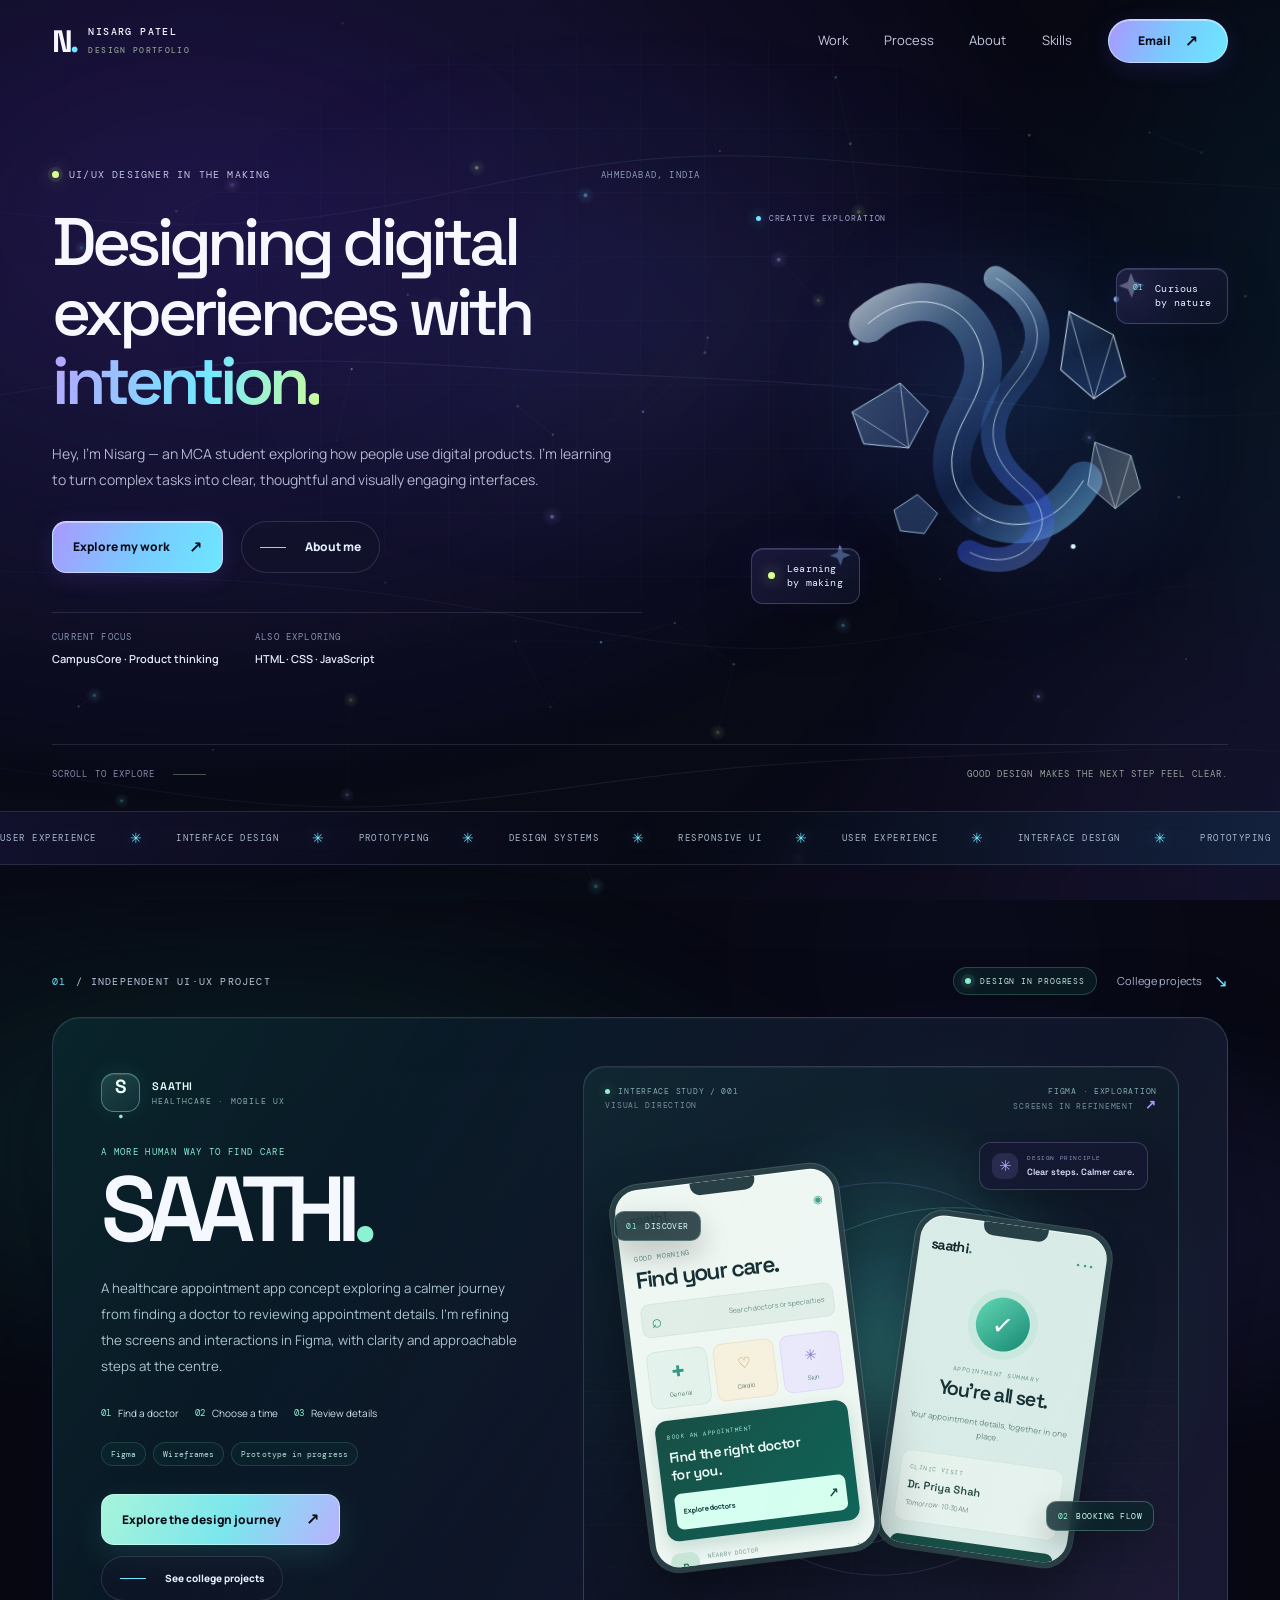
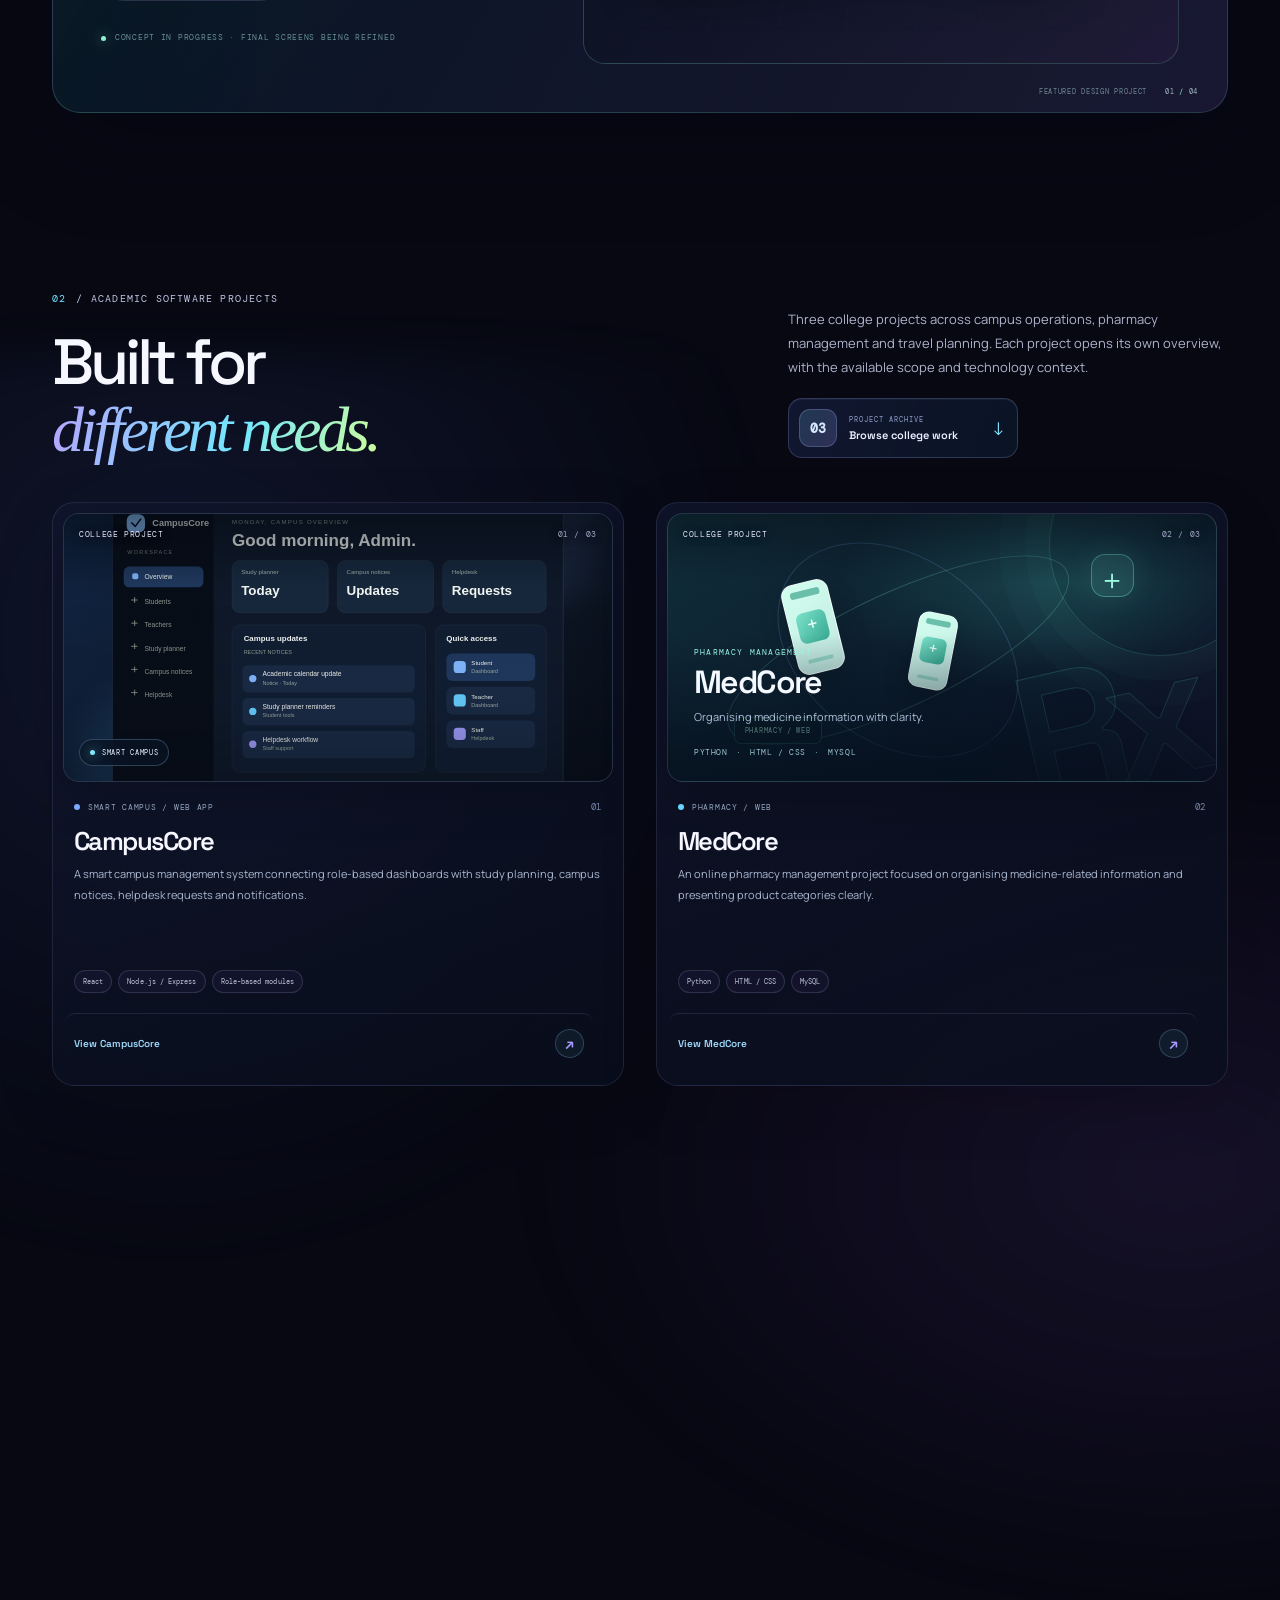
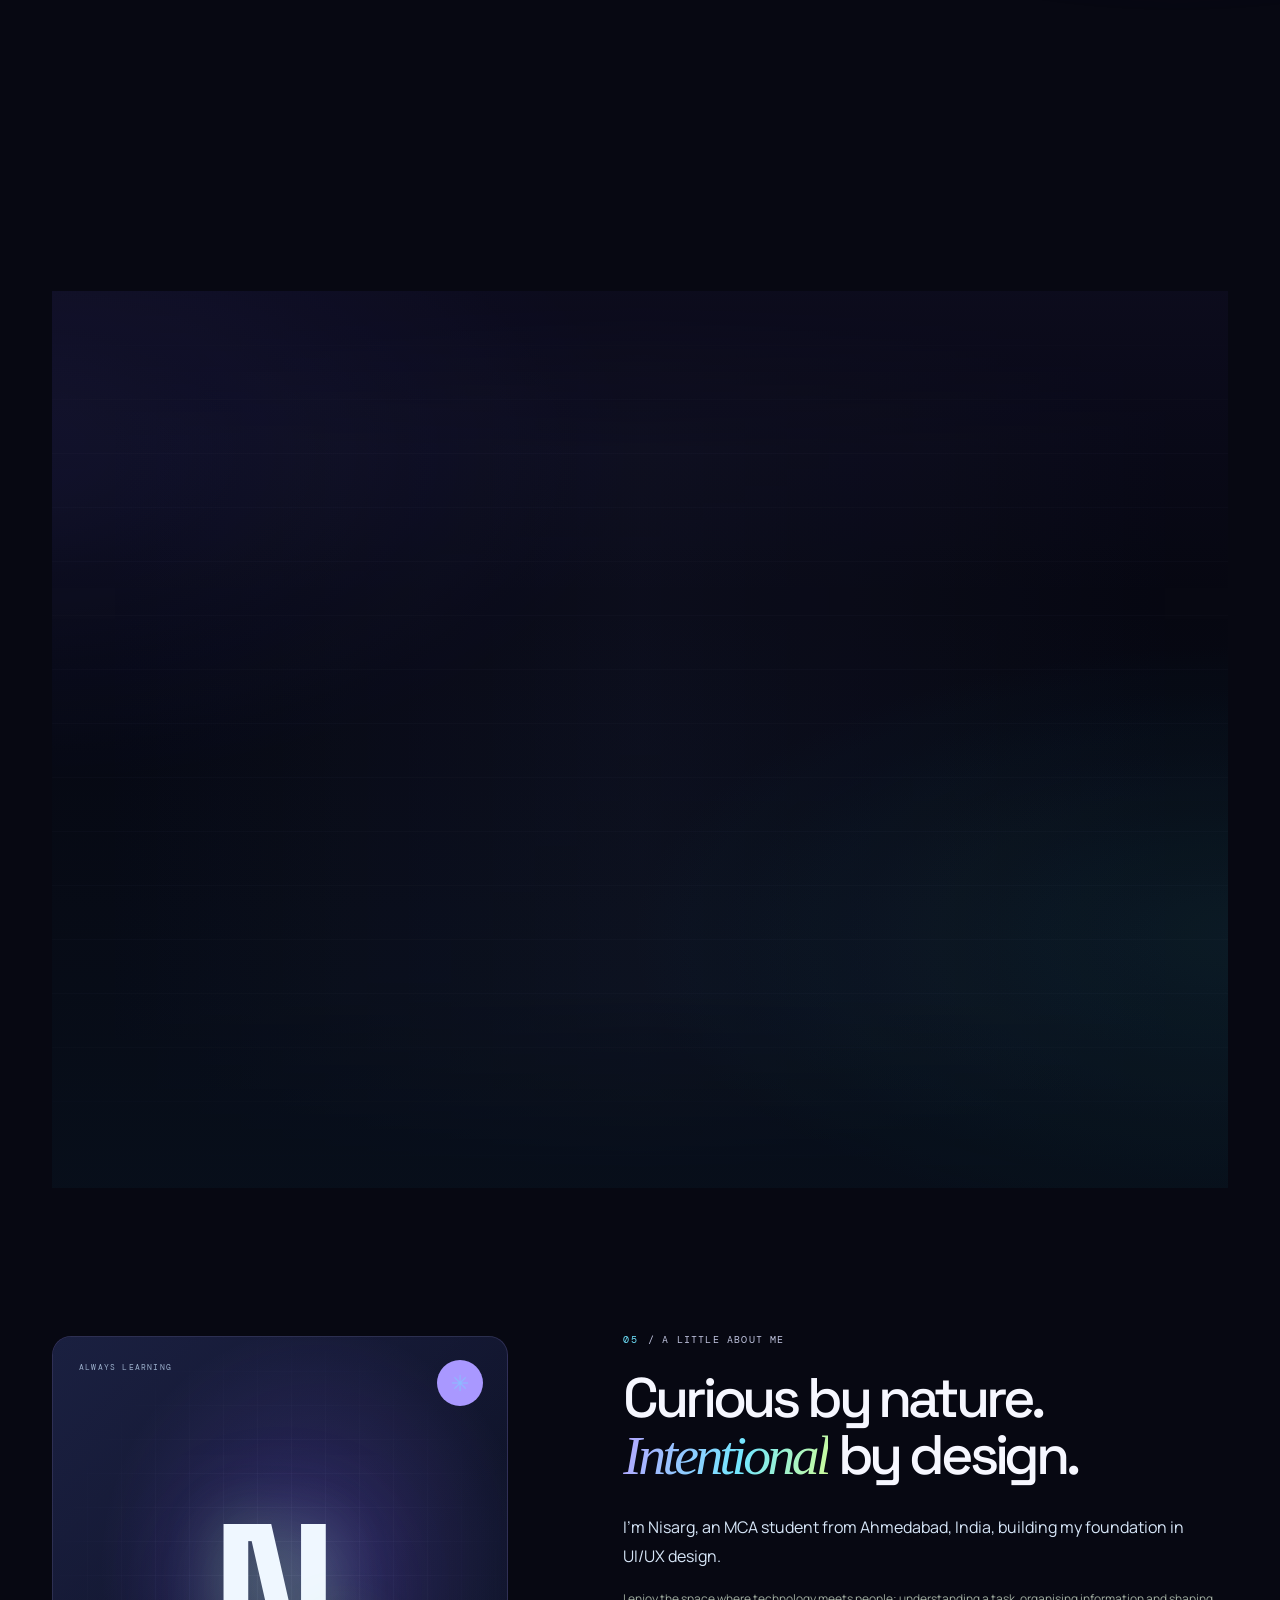
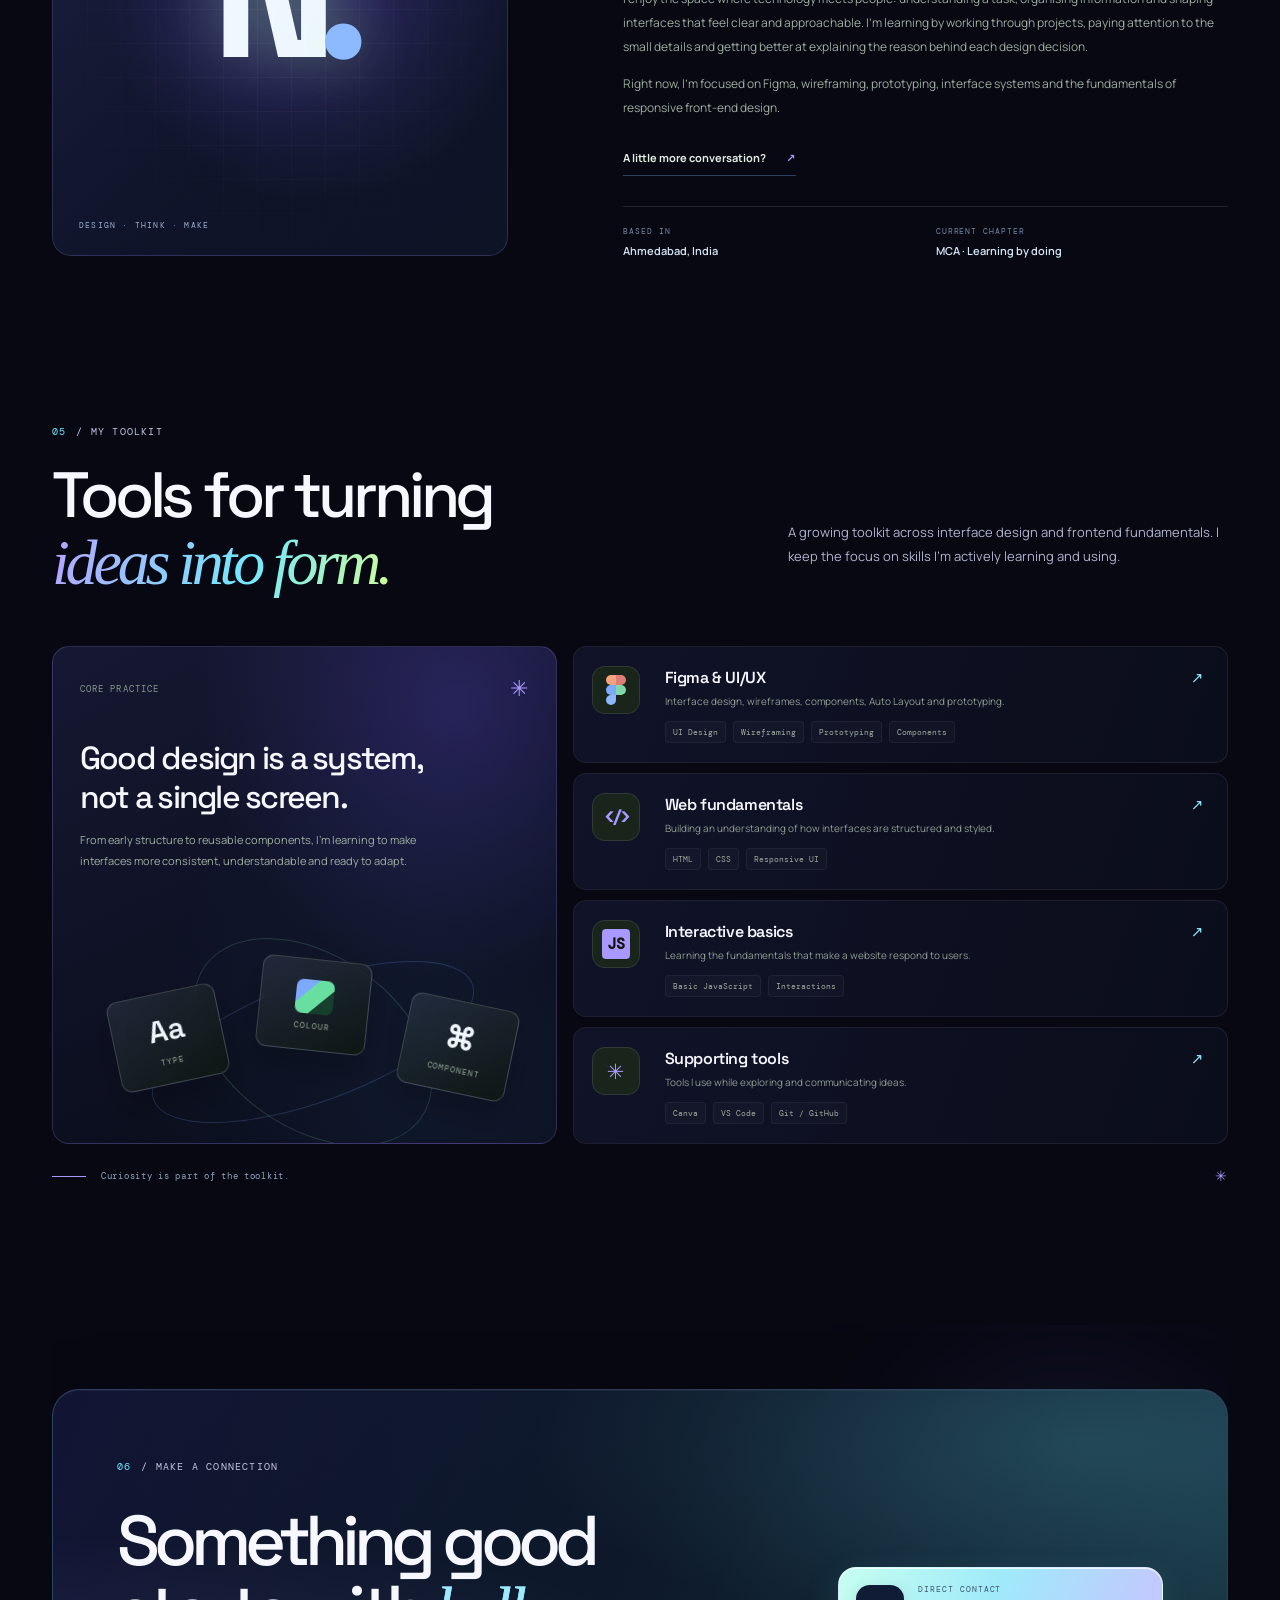
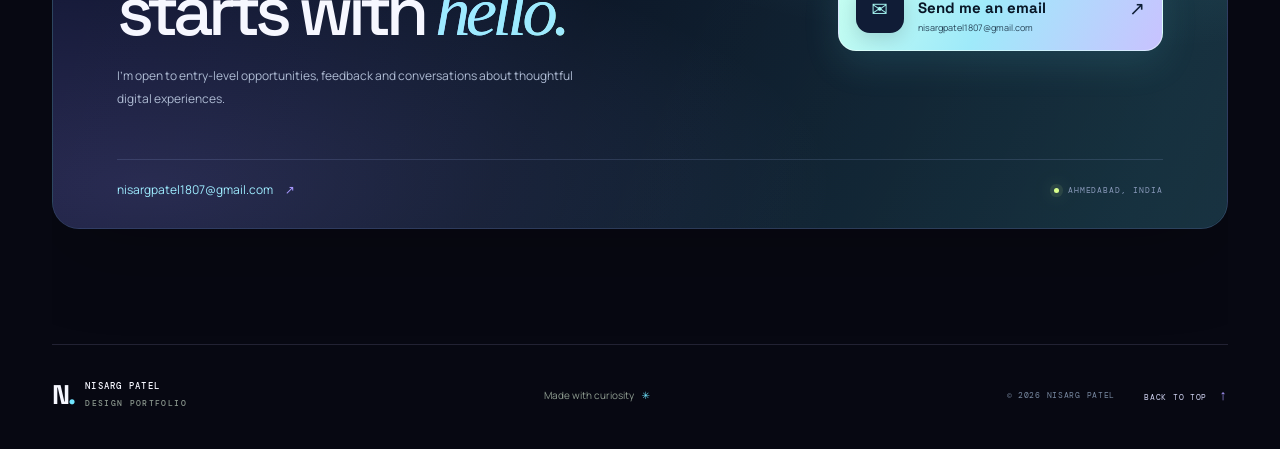
==== commit 055c461b: "Optimize portfolio for mobile" ====
--- a/index.html
+++ b/index.html
@@ -13,6 +13,7 @@
   <link rel="stylesheet" href="style.css">
   <link rel="stylesheet" href="live-effects.css">
   <link rel="stylesheet" href="signature-refinement.css">
+  <link rel="stylesheet" href="mobile-performance.css">
 </head>
 <body class="home-page">
   <div class="live-backdrop" aria-hidden="true"></div>
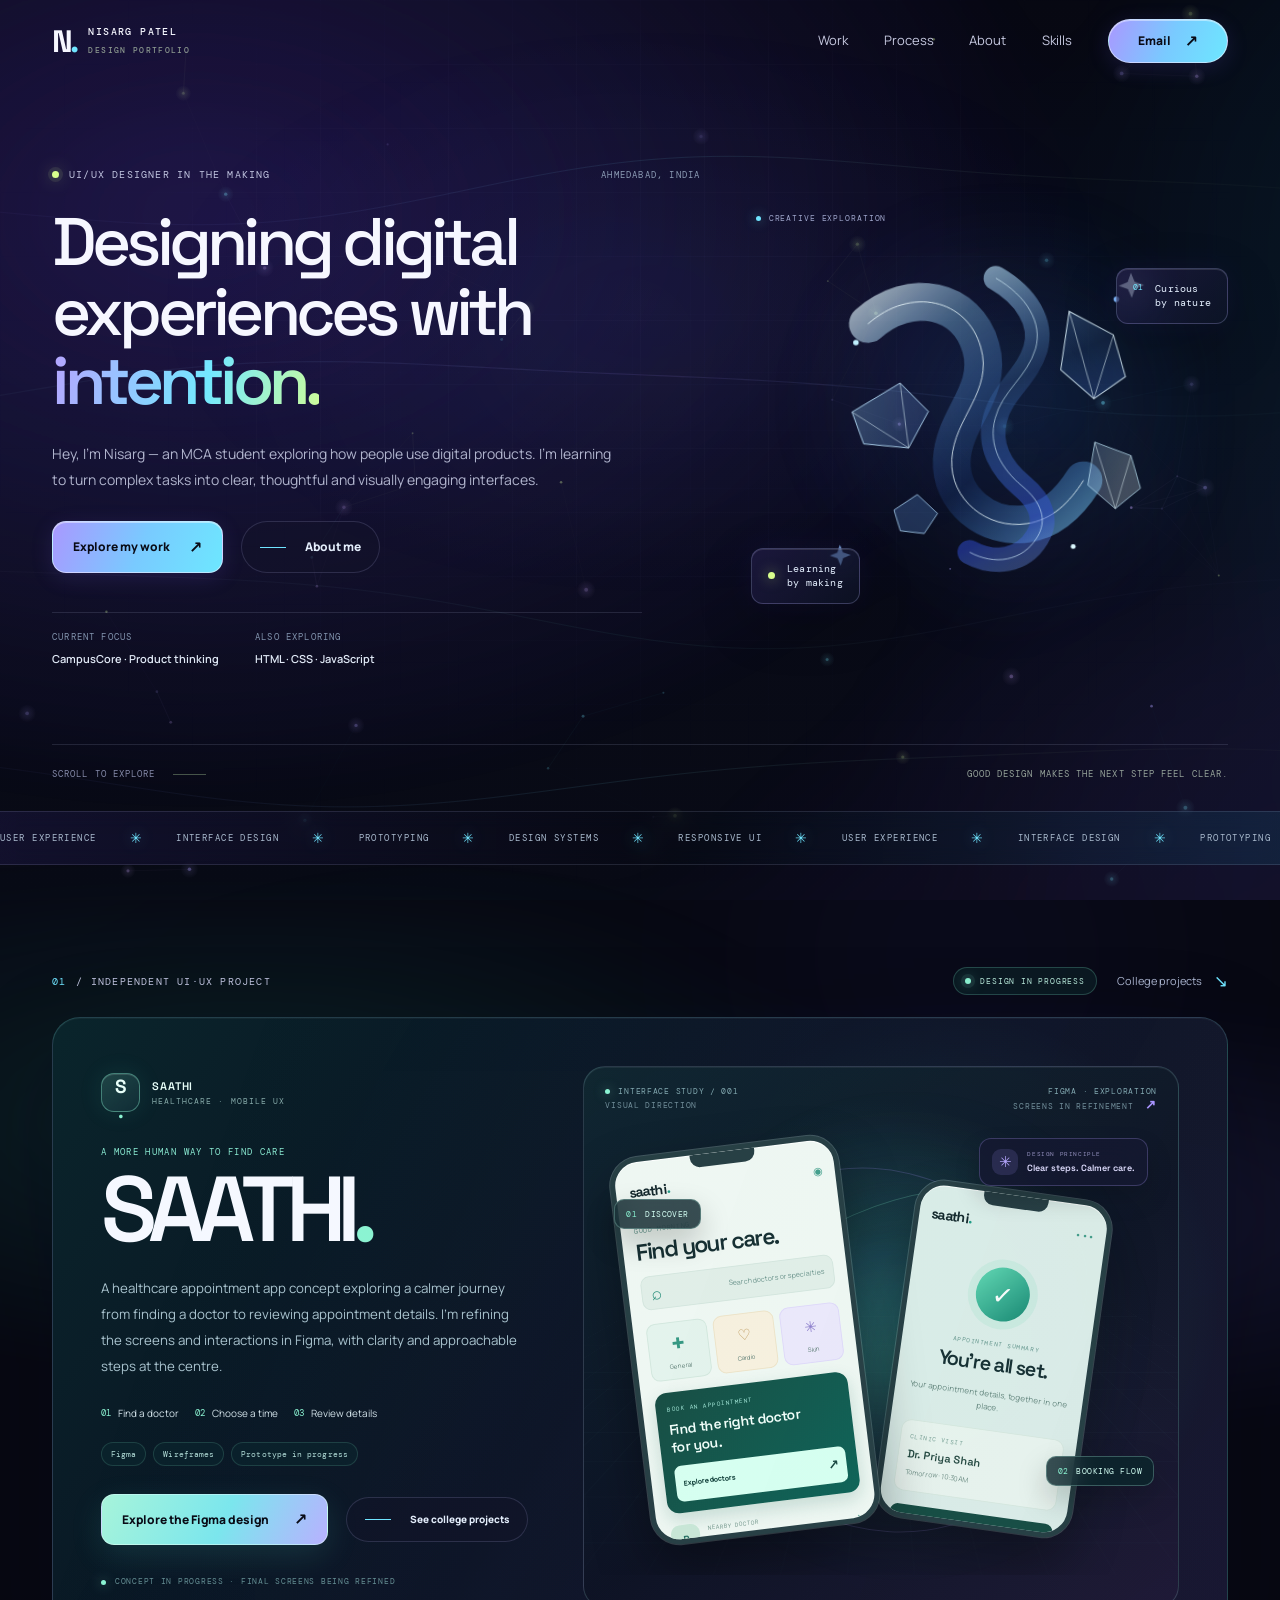
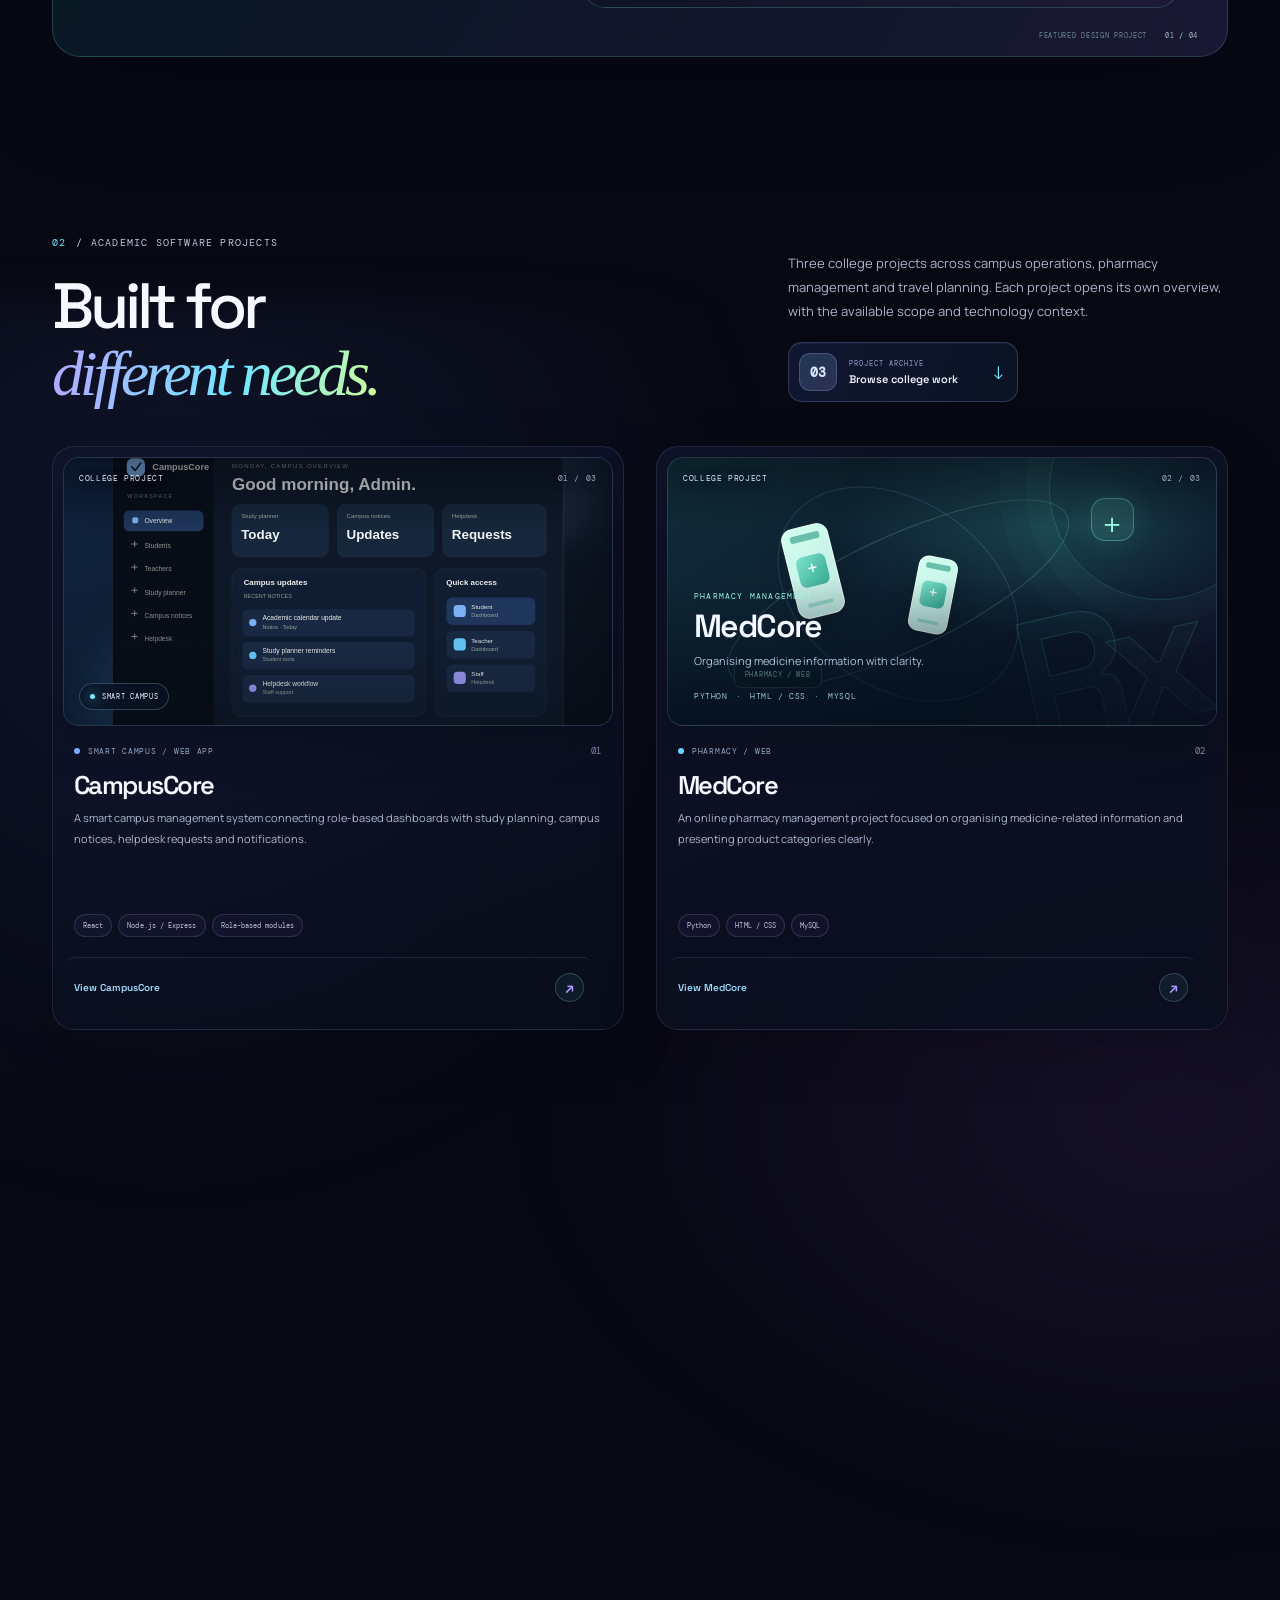
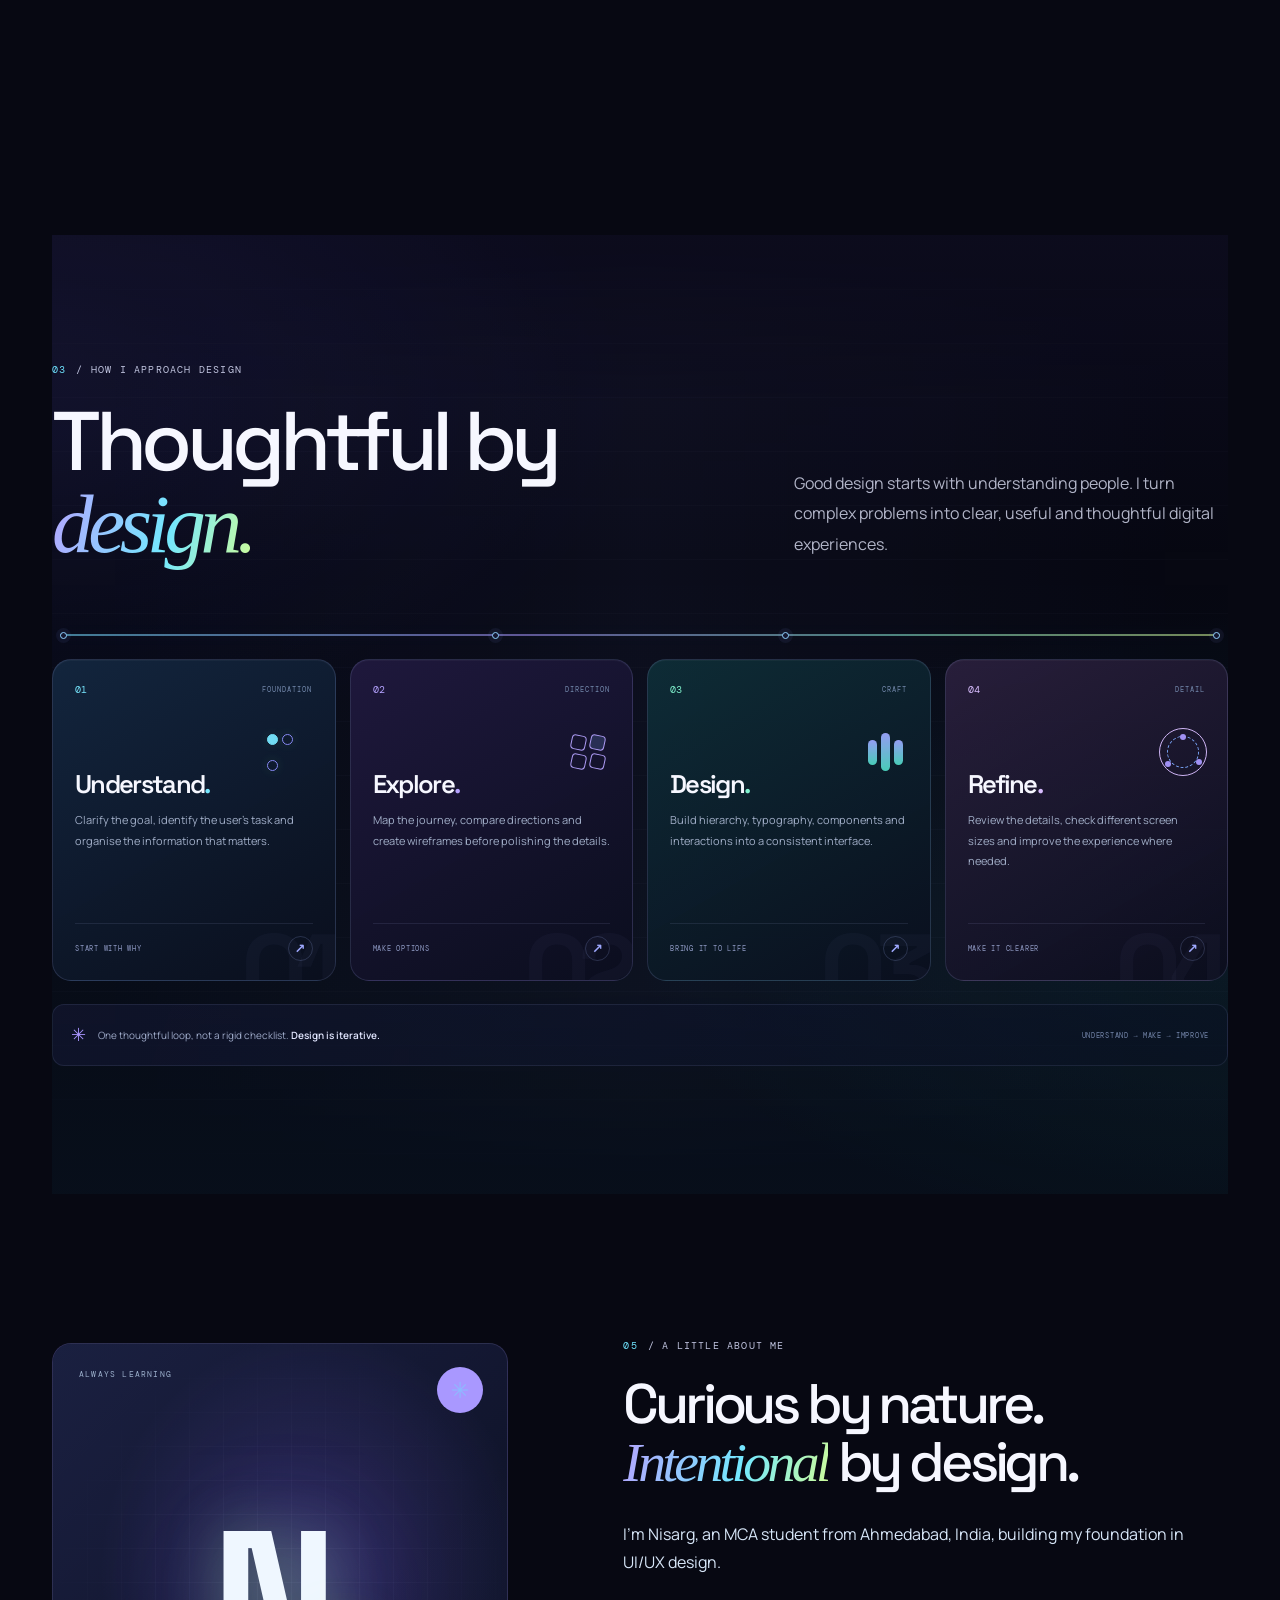
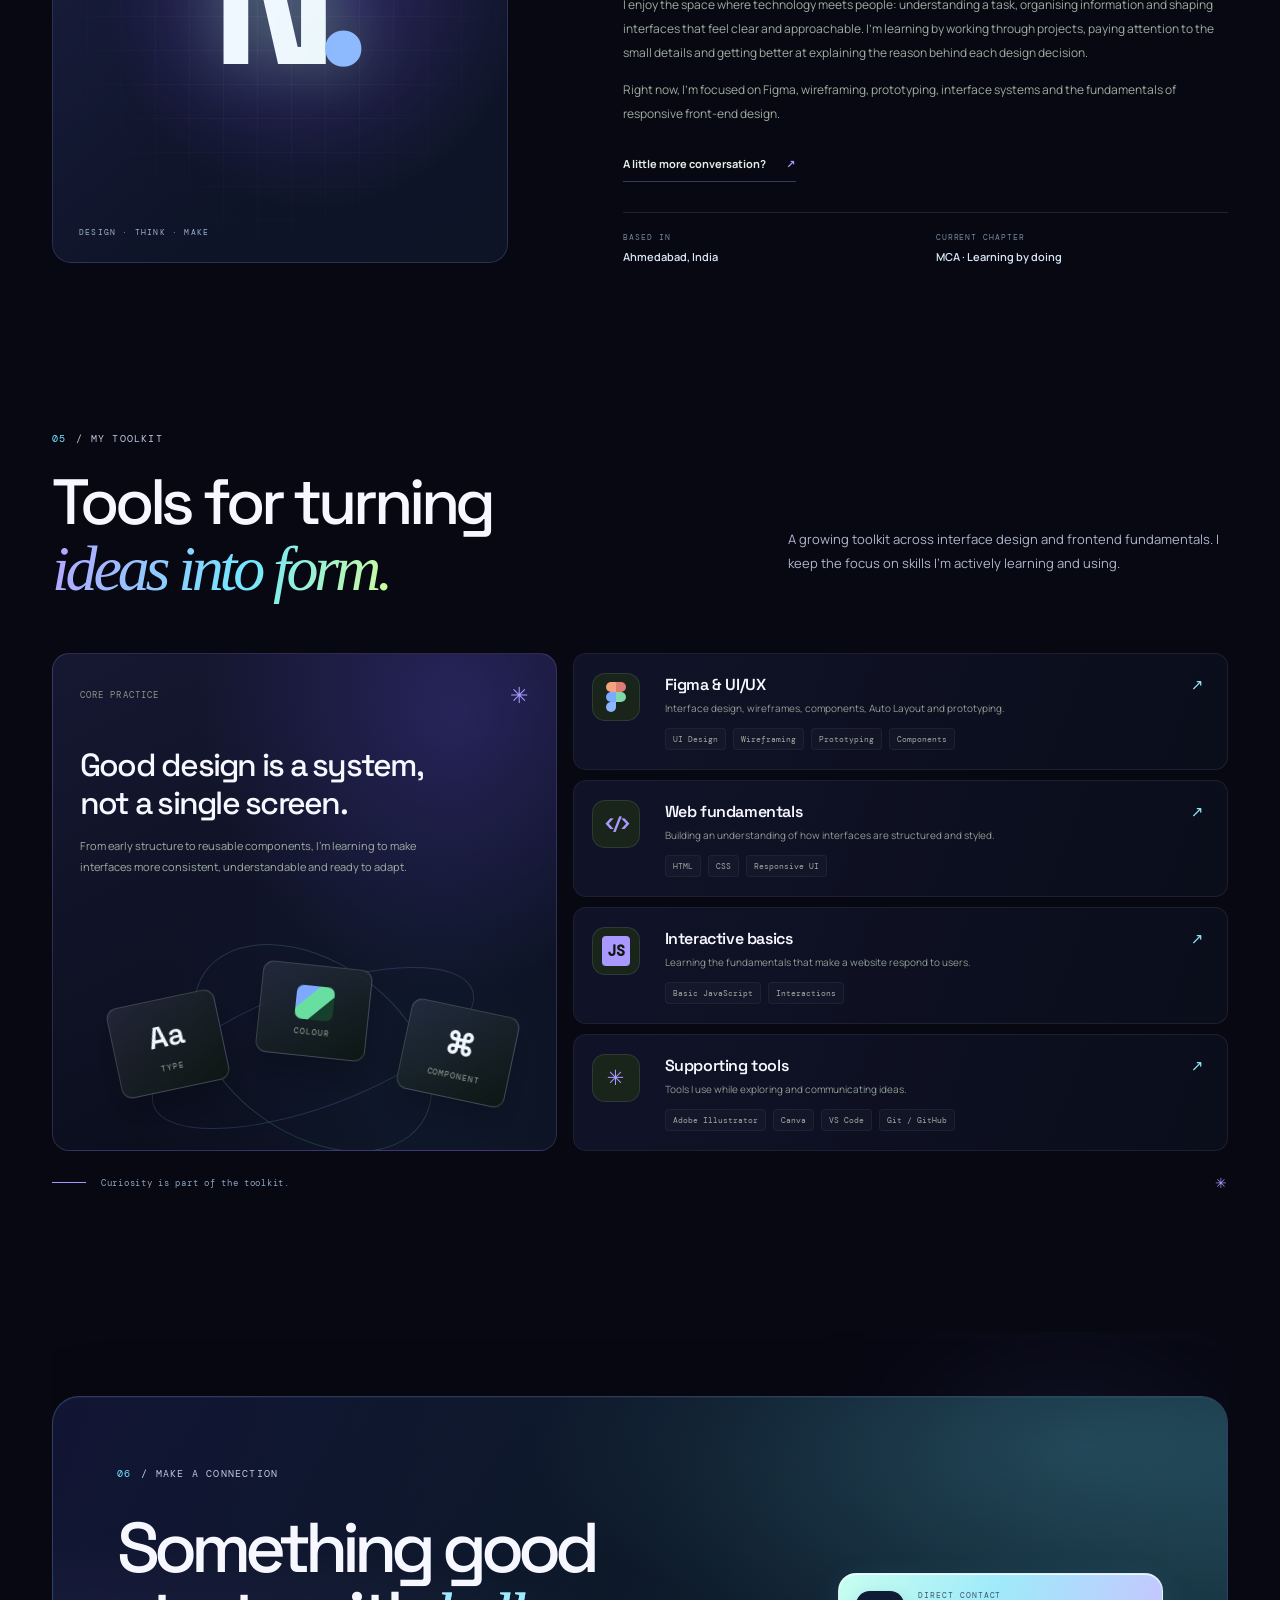
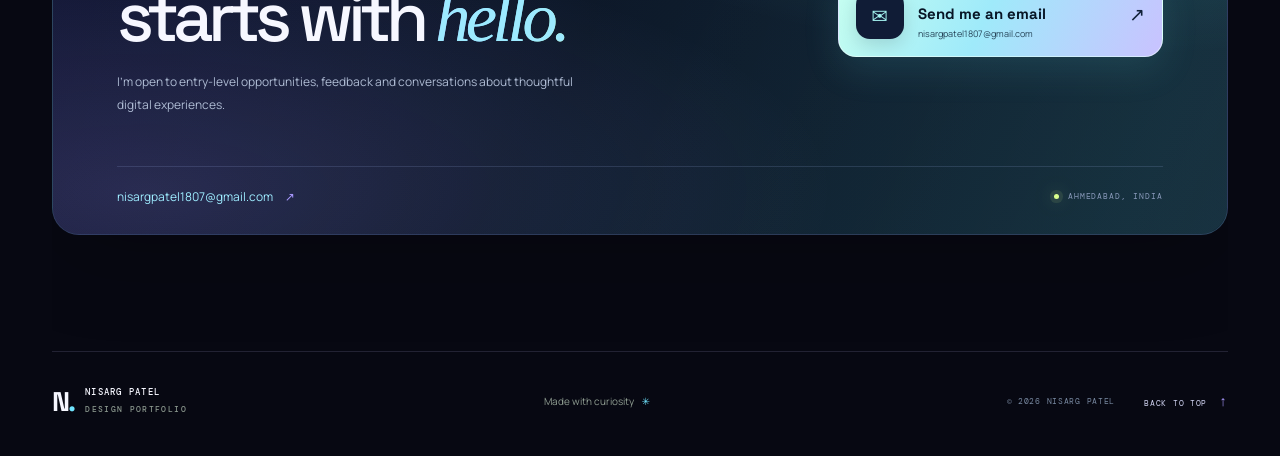
==== commit ad281bdf: "Improve portfolio design and add SAATHI Figma link" ====
--- a/index.html
+++ b/index.html
@@ -86,8 +86,15 @@
           <div class="saathi-feature-points"><span><i>01</i> Find a doctor</span><span><i>02</i> Choose a time</span><span><i>03</i> Review details</span></div>
           <div class="project-tags saathi-tags"><span>Figma</span><span>Wireframes</span><span>Prototype in progress</span></div>
           <div class="saathi-actions">
-            <a class="button button-primary magnetic saathi-primary" href="project.html?project=saathi"><span>Explore the design journey</span><span class="button-icon">↗</span></a>
-            <a class="button button-quiet saathi-secondary" href="#collegeProjects"><span class="quiet-line"></span><span>See college projects</span></a>
+<a
+  class="button button-primary magnetic saathi-primary"
+  href="https://www.figma.com/design/knvRHBPgYEYwF43zlaccqN/SAATHI-Healthcare-Appointment-App-%E2%80%94--final?node-id=0-1"
+  target="_blank"
+  rel="noopener noreferrer"
+>
+  <span>Explore the Figma design</span>
+  <span class="button-icon">↗</span>
+</a>            <a class="button button-quiet saathi-secondary" href="#collegeProjects"><span class="quiet-line"></span><span>See college projects</span></a>
           </div>
           <div class="saathi-copy-foot"><span class="saathi-foot-dot"></span><span>CONCEPT IN PROGRESS · FINAL SCREENS BEING REFINED</span></div>
         </div>
@@ -158,8 +165,26 @@
 
     <section class="process-section section-wrap" id="process" aria-labelledby="processHeading">
       <div class="process-backdrop" aria-hidden="true"></div>
-      <div class="section-head reveal"><div><p class="section-kicker"><span>03</span> / HOW I APPROACH DESIGN</p><h2 id="processHeading">Thoughtful by<br><em>process.</em></h2></div><div class="section-head-side"><p>A flexible approach that keeps the problem, the people using the product, and the details of the interface in view.</p></div></div>
-      <div class="process-rail reveal" aria-hidden="true"><span class="process-rail-fill"></span><i></i><i></i><i></i><i></i></div>
+<div class="section-head reveal process-section-head">
+  <div class="process-heading-wrap">
+    <p class="section-kicker">
+      <span>03</span> / HOW I APPROACH DESIGN
+    </p>
+
+    <h2 id="processHeading">
+      Thoughtful by<br>
+      <em>design.</em>
+    </h2>
+  </div>
+
+  <div class="section-head-side process-intro">
+    <p>
+      Good design starts with understanding people.
+      I turn complex problems into clear, useful and
+      thoughtful digital experiences.
+    </p>
+  </div>
+</div>      <div class="process-rail reveal" aria-hidden="true"><span class="process-rail-fill"></span><i></i><i></i><i></i><i></i></div>
       <div class="process-grid">
         <article class="process-card process-card-understand reveal" data-step="01"><div class="process-card-head"><span class="process-no">01</span><span class="process-stage-label">FOUNDATION</span></div><div class="process-symbol process-symbol-one"><i></i><i></i><i></i></div><h3>Understand<span>.</span></h3><p>Clarify the goal, identify the user’s task and organise the information that matters.</p><div class="process-card-foot"><span class="process-verb">START WITH WHY</span><b>↗</b></div></article>
         <article class="process-card process-card-explore reveal" data-step="02"><div class="process-card-head"><span class="process-no">02</span><span class="process-stage-label">DIRECTION</span></div><div class="process-symbol process-symbol-two"><i></i><i></i><i></i><i></i></div><h3>Explore<span>.</span></h3><p>Map the journey, compare directions and create wireframes before polishing the details.</p><div class="process-card-foot"><span class="process-verb">MAKE OPTIONS</span><b>↗</b></div></article>
@@ -182,7 +207,7 @@
           <article class="skill-row reveal"><div class="skill-icon icon-figma" aria-hidden="true"><span></span><span></span><span></span><span></span><span></span></div><div class="skill-row-copy"><h3>Figma & UI/UX</h3><p>Interface design, wireframes, components, Auto Layout and prototyping.</p><div class="skill-pills"><span>UI Design</span><span>Wireframing</span><span>Prototyping</span><span>Components</span></div></div><span class="skill-row-arrow">↗</span></article>
           <article class="skill-row reveal"><div class="skill-icon icon-web" aria-hidden="true"><span>&lt;/&gt;</span></div><div class="skill-row-copy"><h3>Web fundamentals</h3><p>Building an understanding of how interfaces are structured and styled.</p><div class="skill-pills"><span>HTML</span><span>CSS</span><span>Responsive UI</span></div></div><span class="skill-row-arrow">↗</span></article>
           <article class="skill-row reveal"><div class="skill-icon icon-js" aria-hidden="true"><span>JS</span></div><div class="skill-row-copy"><h3>Interactive basics</h3><p>Learning the fundamentals that make a website respond to users.</p><div class="skill-pills"><span>Basic JavaScript</span><span>Interactions</span></div></div><span class="skill-row-arrow">↗</span></article>
-          <article class="skill-row reveal"><div class="skill-icon icon-tools" aria-hidden="true"><span>✳</span></div><div class="skill-row-copy"><h3>Supporting tools</h3><p>Tools I use while exploring and communicating ideas.</p><div class="skill-pills"><span>Canva</span><span>VS Code</span><span>Git / GitHub</span></div></div><span class="skill-row-arrow">↗</span></article>
+          <article class="skill-row reveal"><div class="skill-icon icon-tools" aria-hidden="true"><span>✳</span></div><div class="skill-row-copy"><h3>Supporting tools</h3><p>Tools I use while exploring and communicating ideas.</p><div class="skill-pills"><span>Adobe Illustrator</span><span>Canva</span><span>VS Code</span><span>Git / GitHub</span></div></div><span class="skill-row-arrow">↗</span></article>
         </div>
       </div>
       <div class="skills-bottom-note reveal"><span class="note-line"></span><span>Curiosity is part of the toolkit.</span><span class="note-spark">✳</span></div>
--- a/style.css
+++ b/style.css
@@ -7,7 +7,7 @@
 .process-section{position:relative;padding:123px 0 130px;overflow:hidden;background:linear-gradient(180deg,transparent,rgba(20,48,31,.25) 45%,transparent)}.process-backdrop{position:absolute;pointer-events:none;inset:0;background:radial-gradient(ellipse at 90% 50%,#27694421,transparent 48%),linear-gradient(90deg,transparent,rgba(201,255,85,.025),transparent)}.process-grid{display:grid;grid-template-columns:repeat(4,minmax(0,1fr));gap:12px;position:relative}.process-card{position:relative;min-height:292px;padding:23px 21px 19px;border:1px solid var(--line);border-radius:15px;background:linear-gradient(140deg,#162019bb,#101510b8);overflow:hidden;transition:transform .35s var(--ease),border-color .35s,background .35s;isolation:isolate}.process-card::before{content:"";position:absolute;inset:-1px;background:radial-gradient(circle at var(--hx,50%) var(--hy,0%),#7daaff1b,transparent 52%);opacity:0;transition:opacity .35s;z-index:-1}.process-card:hover{transform:translateY(-7px);border-color:#7daaff50;background:#131c15}.process-card:hover::before{opacity:1}.process-no{font:10px var(--mono);color:var(--lime)}.process-card h3{font:600 22px var(--display);letter-spacing:-.04em;margin:25px 0 8px}.process-card p{font-size:11px;line-height:1.85;color:#99a69b;margin:0;max-width:250px}.process-verb{position:absolute;bottom:19px;left:21px;color:#6f8073;font:8px var(--mono);letter-spacing:.1em;transition:color .25s}.process-card:hover .process-verb{color:var(--lime)}.process-symbol{position:absolute;right:20px;top:19px;width:48px;height:48px;display:grid;place-items:center;opacity:.95}.process-symbol-one{grid-template-columns:repeat(2,11px);gap:4px}.process-symbol-one i{width:11px;height:11px;border:1px solid #8dc989;border-radius:50%;box-shadow:0 0 12px #5dbd7d28}.process-symbol-one i:first-child{background:var(--lime);border-color:var(--lime)}.process-symbol-two{display:flex;flex-wrap:wrap;gap:4px;align-content:center;justify-content:center}.process-symbol-two i{width:15px;height:15px;border:1px solid #7edba5;border-radius:4px;transform:rotate(12deg)}.process-symbol-two i:nth-child(2){background:#7daaff33}.process-symbol-three{display:flex;align-items:center;justify-content:center;gap:4px}.process-symbol-three i{height:25px;width:9px;border-radius:5px;background:linear-gradient(var(--lime),#2c9a6b)}.process-symbol-three i:nth-child(2){height:38px}.process-symbol-four{border:1px solid #8cdd9f;border-radius:50%}.process-symbol-four::before{content:"";width:30px;height:30px;position:absolute;border:1px dashed #7daaff;border-radius:50%;animation:orbitSlow 14s linear infinite}.process-symbol-four i{width:6px;height:6px;background:var(--lime);border-radius:50%;position:absolute}.process-symbol-four i:nth-child(1){top:5px}.process-symbol-four i:nth-child(2){right:4px;bottom:10px}.process-symbol-four i:nth-child(3){left:5px;bottom:8px}
 .about-section{padding-top:145px;padding-bottom:145px;display:grid;grid-template-columns:minmax(300px,.86fr) minmax(0,1.14fr);gap:clamp(60px,9vw,140px);align-items:center}.about-art{position:relative;min-height:520px;border:1px solid var(--line);border-radius:19px;background:#101a2a;overflow:hidden;isolation:isolate}.about-art::before{content:"";position:absolute;inset:0;background:linear-gradient(135deg,#152b1b,transparent 50%),radial-gradient(ellipse at 60% 45%,#52d38e33,transparent 55%)}.about-art-grid{position:absolute;inset:0;background-image:linear-gradient(#d7e9ff0a 1px,transparent 1px),linear-gradient(90deg,#d7e9ff0a 1px,transparent 1px);background-size:34px 34px;mask-image:radial-gradient(ellipse at center,black,transparent 78%)}.about-glow{position:absolute;width:250px;height:250px;top:50%;left:50%;transform:translate(-50%,-50%);background:#8dff5535;filter:blur(60px);border-radius:50%;animation:glowPulse 8s ease-in-out infinite alternate}.about-orbit{position:absolute;top:50%;left:50%;border:1px solid #d8ecff28;border-radius:50%;transform:translate(-50%,-50%) rotate(-25deg)}.about-orbit-one{width:340px;height:220px;animation:orbitSlow 25s linear infinite}.about-orbit-two{width:270px;height:355px;transform:translate(-50%,-50%) rotate(45deg);border-color:#7daaff40;animation:orbitSlow 35s linear infinite reverse}.about-monogram{position:absolute;left:50%;top:49%;transform:translate(-50%,-50%);font:700 clamp(110px,15vw,190px)/1 var(--display);letter-spacing:-.12em;color:#eff7ff;text-shadow:0 0 60px #a7ff7650}.about-monogram span{color:var(--lime)}.about-art-tag{position:absolute;font:8px var(--mono);letter-spacing:.15em;color:#aabbce}.tag-top{left:26px;top:25px}.tag-bottom{left:26px;bottom:25px}.about-sticker{position:absolute;right:24px;top:23px;width:46px;height:46px;border-radius:50%;display:grid;place-items:center;background:var(--lime);color:#122010;font-size:22px;animation:slowSpin 17s linear infinite}.about-copy h2{margin:0 0 28px;font-size:clamp(40px,4.35vw,63px)}.about-copy .section-kicker{margin-bottom:23px}.about-lead{font-size:16px;line-height:1.8;color:#d7e6f8;margin:0 0 16px}.about-body{font-size:12px;line-height:2;color:#9fac9f;margin:0 0 13px}.inline-link{display:inline-flex;align-items:center;gap:20px;margin-top:16px;padding-bottom:8px;border-bottom:1px solid #7daaff55;color:#e5eee5;font-size:11px;font-weight:700}.inline-link span{color:var(--lime);transition:transform .25s}.inline-link:hover span{transform:translate(3px,-3px)}.about-facts{display:grid;grid-template-columns:1fr 1fr;gap:20px;border-top:1px solid var(--line);margin-top:30px;padding-top:19px}.about-facts div{display:grid;gap:6px}.about-facts span{font:8px var(--mono);letter-spacing:.12em;color:#7487a0}.about-facts b{font-size:11px;font-weight:600;color:#d8e7f7}
 .skills-section{padding-top:20px;padding-bottom:140px}.skills-section .section-head{margin-bottom:50px}.skills-layout{display:grid;grid-template-columns:minmax(0,.87fr) minmax(0,1.13fr);gap:16px}.skills-feature{position:relative;min-height:490px;overflow:hidden;border:1px solid var(--line);border-radius:17px;background:linear-gradient(145deg,#13223c,#101510 76%);padding:27px;isolation:isolate}.skills-feature::after{content:"";position:absolute;inset:0;z-index:-1;background:radial-gradient(ellipse at 76% 86%,#286e451b,transparent 55%)}.skills-feature-top{display:flex;align-items:center;justify-content:space-between;color:#87988b;font:9px var(--mono);letter-spacing:.12em}.skills-spark{font-size:22px;color:var(--lime);animation:slowSpin 18s linear infinite}.skills-feature h3{font:500 clamp(25px,2.5vw,36px)/1.2 var(--display);letter-spacing:-.055em;margin:36px 0 14px}.skills-feature>p{max-width:360px;font-size:11px;line-height:1.9;color:#9faea2;margin:0}.skills-visual{position:absolute;left:24px;right:24px;bottom:15px;height:180px;perspective:600px}.skill-orbit{position:absolute;left:52%;top:52%;border:1px solid #7daaff32;border-radius:50%;transform:translate(-50%,-50%) rotate(-20deg)}.orbit-a{width:340px;height:120px}.orbit-b{width:265px;height:173px;transform:translate(-50%,-50%) rotate(35deg);border-color:#8fe9b42b}.skill-visual-card{position:absolute;width:110px;height:92px;border-radius:11px;border:1px solid #d8ecff31;background:linear-gradient(145deg,#d8ecff18,#0d1710dc);backdrop-filter:blur(12px);display:flex;align-items:center;justify-content:center;flex-direction:column;gap:7px;box-shadow:0 18px 30px #0003;transition:transform .45s var(--ease),border-color .3s}.skill-visual-card span{font:600 30px var(--display);color:#f0f7ff}.skill-visual-card i{font:8px var(--mono);font-style:normal;letter-spacing:.11em;color:#97aa9a}.card-a{left:8%;top:24%;transform:rotate(-12deg)}.card-b{left:40%;top:6%;transform:rotate(6deg)}.card-c{right:4%;top:29%;transform:rotate(12deg)}.skills-feature:hover .card-a{transform:translateY(-8px) rotate(-16deg)}.skills-feature:hover .card-b{transform:translateY(-12px) rotate(9deg)}.skills-feature:hover .card-c{transform:translateY(-5px) rotate(17deg)}.mini-swatch{width:38px;height:34px;border-radius:7px;background:linear-gradient(135deg,#7daaff 0 33%,#68dfa0 33% 66%,#173f2d 66%)}.skill-list{display:flex;flex-direction:column;gap:10px}.skill-row{position:relative;display:grid;grid-template-columns:57px minmax(0,1fr) 18px;align-items:start;gap:16px;border:1px solid var(--line);border-radius:13px;background:linear-gradient(100deg,#121913,#0f140f);padding:19px 18px;min-height:111px;transition:background .3s,border-color .3s,transform .3s var(--ease);overflow:hidden}.skill-row::after{content:"";position:absolute;inset:0;background:linear-gradient(110deg,transparent,rgba(201,255,85,.06),transparent);transform:translateX(-100%);transition:transform .7s var(--ease);pointer-events:none}.skill-row:hover{transform:translateX(5px);border-color:#7daaff4d;background:#131d15}.skill-row:hover::after{transform:translateX(100%)}.skill-icon{width:48px;height:48px;border-radius:13px;display:grid;place-items:center;border:1px solid #dff0ff1b;background:#19241b;color:var(--lime);font-size:20px;transition:transform .3s var(--ease),box-shadow .3s}.skill-row:hover .skill-icon{transform:rotate(-7deg) scale(1.05);box-shadow:0 0 20px #7daaff13}.icon-figma{display:grid;grid-template-columns:repeat(2,10px);grid-template-rows:repeat(3,10px);gap:0;align-content:center;justify-content:center}.icon-figma span{width:10px;height:10px;background:#a0e2ac}.icon-figma span:nth-child(1){background:#f5a37e;border-radius:5px 0 0 5px}.icon-figma span:nth-child(2){background:#dc7d76;border-radius:0 5px 5px 0}.icon-figma span:nth-child(3){background:#7daaff;border-radius:5px 0 0 5px}.icon-figma span:nth-child(4){background:#80d7aa;border-radius:0 5px 5px 0}.icon-figma span:nth-child(5){background:#8cb7fa;border-radius:5px 0 5px 5px}.icon-web span{font:600 17px var(--mono);letter-spacing:-.12em}.icon-js span{font:700 15px var(--mono);background:var(--lime);color:#10160b;padding:5px;border-radius:4px}.icon-tools span{font-size:21px}.skill-row-copy h3{font:600 16px var(--display);letter-spacing:-.025em;margin:1px 0 5px}.skill-row-copy p{font-size:10px;line-height:1.7;color:#8f9d92;margin:0 0 11px}.skill-pills span{font:8px var(--mono);color:#9fac9f;background:#ffffff06;border:1px solid #e9f3ff0d;border-radius:4px;padding:5px 7px}.skill-row-arrow{color:#6b7e6f;font-size:15px;transition:color .25s,transform .25s}.skill-row:hover .skill-row-arrow{color:var(--lime);transform:translate(2px,-2px)}.skills-bottom-note{display:flex;align-items:center;gap:15px;margin-top:23px;color:#839084;font:9px var(--mono);letter-spacing:.08em}.note-line{width:34px;height:1px;background:var(--lime)}.note-spark{color:var(--lime);margin-left:auto;font-size:14px}
-.contact-section{padding-top:35px;padding-bottom:100px;position:relative;overflow:hidden}.contact-inner{position:relative;border:1px solid #d8ecff1d;border-radius:21px;padding:57px clamp(26px,5vw,68px) 30px;background:linear-gradient(135deg,#15241a,#0e140f 75%);overflow:hidden;isolation:isolate}.contact-inner::before{content:"";position:absolute;inset:0;z-index:-1;background:radial-gradient(ellipse at 93% 2%,#7daaff24,transparent 40%),radial-gradient(ellipse at 0% 100%,#1a8a5c25,transparent 40%)}.contact-glow{position:absolute;right:-130px;top:20px;width:370px;height:370px;background:#7daaff12;filter:blur(75px);pointer-events:none;border-radius:50%}.contact-main{display:flex;justify-content:space-between;align-items:center;gap:40px;padding:15px 0 46px}.contact-main h2{font-size:clamp(45px,5.4vw,75px)}.contact-main>div>p{color:#a4b1a7;font-size:12px;line-height:1.9;max-width:465px;margin:18px 0 0}.contact-email-button{display:flex;align-items:center;gap:17px;min-width:255px;padding:17px 18px;border-radius:13px;background:var(--lime);color:#0d160b;box-shadow:0 8px 35px #7daaff17;transition:transform .3s var(--ease),box-shadow .3s,background .3s}.contact-email-button:hover{transform:translateY(-4px);box-shadow:0 14px 38px #7daaff2b;background:#c1daff}.email-button-icon{display:grid;place-items:center;flex-shrink:0;width:43px;height:43px;border-radius:50%;background:#102012;color:var(--lime);font-size:18px;transition:transform .3s}.contact-email-button:hover .email-button-icon{transform:rotate(45deg)}.contact-email-button>span:nth-child(2){display:grid;gap:3px}.contact-email-button small{font:8px var(--mono);letter-spacing:.1em;opacity:.65}.contact-email-button strong{font:700 15px var(--display)}.email-button-arrow{margin-left:auto;font-size:18px}.contact-bottom{display:flex;align-items:center;justify-content:space-between;gap:20px;padding-top:20px;border-top:1px solid var(--line)}.email-text{font-size:12px;color:#d8e7f7;display:inline-flex;align-items:center;gap:12px}.email-text span{color:var(--lime);transition:transform .25s}.email-text:hover span{transform:translate(3px,-3px)}.contact-location{font:8px var(--mono);letter-spacing:.12em;color:#849387;display:flex;align-items:center;gap:9px}.contact-location .live-dot{width:5px;height:5px}.site-footer{min-height:105px;border-top:1px solid var(--line);display:flex;align-items:center;justify-content:space-between;gap:25px;padding-top:20px;padding-bottom:25px}.footer-brand .brand-symbol{font-size:27px}.footer-brand .brand-copy{font-size:9px}.site-footer>p{color:#8f9d91;font-size:10px;display:flex;align-items:center;gap:8px}.footer-heart{color:var(--lime)}.footer-right{display:flex;align-items:center;gap:29px;color:#7889a1;font:8px var(--mono);letter-spacing:.09em}.back-top{color:#b4c0b5;transition:color .25s}.back-top span{margin-left:6px;color:var(--lime);font-size:14px}.back-top:hover{color:var(--lime)}.toast{position:fixed;left:50%;bottom:26px;transform:translate(-50%,20px);opacity:0;z-index:120;background:#e9f1ff;color:#11200e;border-radius:999px;padding:11px 16px;font-size:11px;font-weight:700;box-shadow:0 12px 40px #0006;pointer-events:none;transition:opacity .25s,transform .25s}.toast.visible{opacity:1;transform:translate(-50%,0)}.reveal{opacity:0;transform:translateY(22px);transition:opacity .8s var(--ease),transform .8s var(--ease)}.reveal.is-visible{opacity:1;transform:translateY(0)}.project-card:nth-child(2).reveal,.process-card:nth-child(2).reveal,.skill-row:nth-child(2).reveal{transition-delay:.08s}.project-card:nth-child(3).reveal,.process-card:nth-child(3).reveal,.skill-row:nth-child(3).reveal{transition-delay:.14s}.project-card:nth-child(4).reveal,.process-card:nth-child(4).reveal,.skill-row:nth-child(4).reveal{transition-delay:.2s}
+.contact-section{padding-top:35px;padding-bottom:100px;position:relative;overflow:hidden}.contact-inner{position:relative;border:1px solid #d8ecff1d;border-radius:21px;padding:57px clamp(26px,5vw,68px) 30px;background:linear-gradient(135deg,#15241a,#0e140f 75%);overflow:hidden;isolation:isolate}.contact-inner::before{content:"";position:absolute;inset:0;z-index:-1;background:radial-gradient(ellipse at 93% 2%,#7daaff24,transparent 40%),radial-gradient(ellipse at 0% 100%,#1a8a5c25,transparent 40%)}.contact-glow{position:absolute;right:-130px;top:20px;width:370px;height:370px;background:#7daaff12;filter:blur(75px);pointer-events:none;border-radius:50%}.contact-main{display:flex;justify-content:space-between;align-items:center;gap:40px;padding:15px 0 46px}.contact-main h2{font-size:clamp(45px,5.4vw,75px)}.contact-main>div>p{color:#a4b1a7;font-size:12px;line-height:1.9;max-width:465px;margin:18px 0 0}.contact-email-button{display:flex;align-items:center;gap:17px;min-width:255px;padding:17px 18px;border-radius:13px;background:var(--lime);color:#0d160b;box-shadow:0 8px 35px #7daaff17;transition:transform .3s var(--ease),box-shadow .3s,background .3s}.contact-email-button:hover{transform:translateY(-4px);box-shadow:0 14px 38px #7daaff2b;background:#c1daff}.email-button-icon{display:grid;place-items:center;flex-shrink:0;width:43px;height:43px;border-radius:50%;background:#102012;color:var(--lime);font-size:18px;transition:transform .3s}.contact-email-button:hover .email-button-icon{transform:rotate(45deg)}.contact-email-button>span:nth-child(2){display:grid;gap:3px}.contact-email-button small{font:8px var(--mono);letter-spacing:.1em;opacity:.65}.contact-email-button strong{font:700 15px var(--display)}.email-button-arrow{margin-left:auto;font-size:18px}.contact-bottom{display:flex;align-items:center;justify-content:space-between;gap:20px;padding-top:20px;border-top:1px solid var(--line)}.email-text{font-size:12px;color:#d8e7f7;display:inline-flex;align-items:center;gap:12px}.email-text span{color:var(--lime);transition:transform .25s}.email-text:hover span{transform:translate(3px,-3px)}.contact-location{font:8px var(--mono);letter-spacing:.12em;color:#849387;display:flex;align-items:center;gap:9px}.contact-location .live-dot{width:5px;height:5px}.site-footer{min-height:105px;border-top:1px solid var(--line);display:flex;align-items:center;justify-content:space-between;gap:25px;padding-top:20px;padding-bottom:25px}.footer-brand .brand-symbol{font-size:27px}.footer-brand .brand-copy{font-size:9px}.site-footer>p{color:#8f9d91;font-size:10px;display:flex;align-items:center;gap:8px}.footer-heart{color:var(--lime)}.footer-right{display:flex;align-items:center;gap:29px;color:#7889a1;font:8px var(--mono);letter-spacing:.09em}.back-top{color:#b4c0b5;transition:color .25s}.back-top span{margin-left:6px;color:var(--lime);font-size:14px}.back-top:hover{color:var(--lime)}.toast{position:fixed;left:50%;bottom:26px;transform:translate(-50%,20px);opacity:0;z-index:120;background:#e9f1ff;color:#11200e;border-radius:999px;padding:11px 16px;font-size:11px;font-weight:700;box-shadow:0 12px 40px #0006;pointer-events:none;transition:opacity .25s,transform .25s}.toast.visible{opacity:1;transform:translate(-50%,0)}.reveal{opacity:1;transform:translateY(0);transition:opacity .8s var(--ease),transform .8s var(--ease)}html.reveal-enabled .reveal:not(.is-visible){opacity:0;transform:translateY(22px)}html.reveal-enabled .reveal.is-visible{opacity:1;transform:translateY(0)}.project-card:nth-child(2).reveal,.process-card:nth-child(2).reveal,.skill-row:nth-child(2).reveal{transition-delay:.08s}.project-card:nth-child(3).reveal,.process-card:nth-child(3).reveal,.skill-row:nth-child(3).reveal{transition-delay:.14s}.project-card:nth-child(4).reveal,.process-card:nth-child(4).reveal,.skill-row:nth-child(4).reveal{transition-delay:.2s}
 /* Project detail pages */
 .project-page{background:var(--bg)}.detail-hero{padding:60px 0 80px;position:relative;isolation:isolate}.detail-hero::before{content:"";position:absolute;inset:0;z-index:-1;background:radial-gradient(ellipse at 78% 25%,#22613c35,transparent 52%)}.breadcrumbs{display:flex;gap:10px;align-items:center;font:9px var(--mono);letter-spacing:.06em;color:#829086;margin-bottom:34px}.breadcrumbs a{transition:color .2s}.breadcrumbs a:hover{color:var(--lime)}.crumb-sep{color:#4f5c52}.detail-overline{display:flex;align-items:center;gap:9px;color:var(--lime);font:9px var(--mono);letter-spacing:.12em;margin-bottom:20px}.project-detail-title{font:500 clamp(54px,8vw,112px)/.97 var(--display);letter-spacing:-.085em;margin:0 0 25px;max-width:950px}.detail-lead{font-size:16px;line-height:1.9;color:#aeb9b0;max-width:690px;margin:0}.detail-meta{display:flex;flex-wrap:wrap;gap:30px;margin-top:39px;padding-top:20px;border-top:1px solid var(--line);max-width:850px}.detail-meta div{display:grid;gap:7px;min-width:140px}.detail-meta span{font:8px var(--mono);letter-spacing:.12em;color:#7889a1}.detail-meta strong{font-size:11px;font-weight:600;color:#e0eafb}.detail-visual{position:relative;margin-top:50px;border-radius:20px;overflow:hidden;border:1px solid var(--line);background:#101711}.detail-visual img{display:block;width:100%;height:auto;aspect-ratio:1.67;object-fit:cover}.detail-visual-label{position:absolute;left:19px;bottom:18px;padding:9px 12px;background:#080e18cc;border:1px solid #ffffff21;backdrop-filter:blur(13px);border-radius:7px;color:#e6f1ff;font:8px var(--mono);letter-spacing:.08em}.detail-content{padding:10px 0 110px}.detail-intro-grid{display:grid;grid-template-columns:.72fr 1.28fr;gap:10%;padding:48px 0 75px;border-bottom:1px solid var(--line)}.detail-section-kicker{color:var(--lime);font:9px var(--mono);letter-spacing:.12em;margin:0}.detail-intro-grid h2,.detail-chapter h2{font:500 clamp(35px,4.2vw,56px)/1.08 var(--display);letter-spacing:-.065em;margin:13px 0 0}.detail-intro-copy p{font-size:13px;line-height:2;color:#a4b1a6;margin:0 0 15px}.detail-note{margin-top:25px;padding:15px 17px;border:1px solid #7daaff30;background:#7daaff08;border-radius:9px;color:#aebaad;font-size:10px;line-height:1.8}.detail-note strong{color:var(--lime);font-weight:600}.detail-chapter{padding:77px 0;border-bottom:1px solid var(--line)}.detail-chapter-head{display:grid;grid-template-columns:.72fr 1.28fr;gap:10%;margin-bottom:32px}.detail-chapter-head h2{margin-top:0}.detail-chapter-intro{color:#9fad9f;font-size:12px;line-height:1.9;max-width:580px}.detail-feature-grid{display:grid;grid-template-columns:repeat(3,minmax(0,1fr));gap:12px}.detail-feature{background:linear-gradient(145deg,#141e16,#0a1220);border:1px solid var(--line);border-radius:12px;padding:20px;min-height:160px}.detail-feature .feature-number{font:10px var(--mono);color:var(--lime)}.detail-feature h3{font:600 16px var(--display);margin:17px 0 8px}.detail-feature p{font-size:10px;line-height:1.8;color:#92a095;margin:0}.detail-technology{display:flex;flex-wrap:wrap;gap:8px}.detail-technology span{border:1px solid var(--line);background:#111a13;border-radius:100px;padding:9px 12px;color:#b8c6b9;font:10px var(--mono)}.detail-next{margin-top:65px;border:1px solid #7daaff30;border-radius:16px;background:linear-gradient(120deg,#7daaff0d,#111813);padding:25px 28px;display:flex;align-items:center;justify-content:space-between;gap:30px}.detail-next p{font:9px var(--mono);letter-spacing:.1em;color:#92a092;margin:0 0 8px}.detail-next h3{font:500 26px var(--display);letter-spacing:-.045em;margin:0}.detail-next .button{flex-shrink:0}.detail-footer{margin-top:0}
 @keyframes ambientDrift{0%{transform:translate3d(0,0,0) scale(1)}100%{transform:translate3d(-65px,50px,0) scale(1.12)}}@keyframes artFloat{0%,100%{translate:0 0;rotate:0deg}50%{translate:0 -8px;rotate:1deg}}@keyframes glassFloat{0%,100%{transform:translateY(0)}50%{transform:translateY(-9px)}}@keyframes orbitSlow{to{rotate:360deg}}@keyframes twinkle{0%,100%{opacity:.38;transform:scale(.9)}50%{opacity:1;transform:scale(1.15)}}@keyframes scrollLine{0%{transform:translateX(0)}70%,100%{transform:translateX(50px)}}@keyframes tickerMove{to{transform:translateX(-50%)}}@keyframes slowSpin{to{transform:rotate(360deg)}}@keyframes glowPulse{from{opacity:.55;scale:.9}to{opacity:1;scale:1.1}}
--- a/signature-refinement.css
+++ b/signature-refinement.css
@@ -474,3 +474,69 @@
   .saathi-showcase-section::before,.saathi-showcase-card::after,.saathi-status i,.saathi-visual-shell::before,.saathi-field-orbit,.saathi-field-glow,.saathi-phone-main,.saathi-phone-back,.saathi-float-chip,.saathi-float-label,.process-section::before,.process-rail-fill,.process-symbol-four::before,.process-summary-star,.medcore-visual-system::before,.medcore-plus,.medcore-medicine-tile,.travel-sun,.travel-ticket,.contact-inner::before,.contact-inner::after,.contact-glow { animation:none!important; }
   .saathi-showcase-card,.academic-grid .project-card,.academic-grid .project-cover,.process-card,.contact-email-button { transition:none!important; }
 }
+
+/* Process section — refined heading and spacing */
+
+.process-section .process-section-head {
+  display: grid;
+  grid-template-columns: minmax(0, 1.15fr) minmax(280px, 0.75fr);
+  align-items: end;
+  gap: clamp(32px, 6vw, 100px);
+  margin-bottom: 56px;
+}
+
+.process-section .process-heading-wrap {
+  min-width: 0;
+}
+
+.process-section #processHeading {
+  max-width: 720px;
+  margin-bottom: 0;
+  font-size: clamp(52px, 6.5vw, 94px);
+  line-height: 0.99;
+  letter-spacing: -0.065em;
+  text-wrap: balance;
+}
+
+.process-section #processHeading em {
+  display: inline-block;
+  padding-bottom: 0.08em;
+}
+
+.process-section .process-intro {
+  max-width: 460px;
+  justify-self: end;
+  padding-bottom: 8px;
+}
+
+.process-section .process-intro p {
+  margin: 0;
+  max-width: 440px;
+  font-size: 16px;
+  line-height: 1.9;
+  color: rgba(230, 234, 255, 0.76);
+}
+
+@media (max-width: 760px) {
+  .process-section .process-section-head {
+    grid-template-columns: 1fr;
+    gap: 22px;
+    margin-bottom: 36px;
+  }
+
+  .process-section #processHeading {
+    font-size: clamp(46px, 10vw, 68px);
+    line-height: 1.02;
+  }
+
+  .process-section .process-intro {
+    justify-self: start;
+    max-width: 520px;
+    padding-bottom: 0;
+  }
+
+  .process-section .process-intro p {
+    font-size: 15px;
+    line-height: 1.8;
+  }
+}
--- a/mobile-performance.css
+++ b/mobile-performance.css
@@ -0,0 +1,79 @@
+/* Mobile performance layer: retains the visual identity while reducing GPU-heavy work. */
+@media (max-width: 800px), (hover: none) and (pointer: coarse) {
+  /* On phones, avoid scroll-triggered opacity toggles: content is always readable. */
+  .reveal, .reveal.is-visible {
+    opacity: 1 !important;
+    transform: none !important;
+    transition: none !important;
+  }
+  /* Keep the constellation visible on phones; JS limits particle count, resolution and frame rate. */
+  .live-field {
+    opacity: .42 !important;
+    mix-blend-mode: normal !important;
+  }
+  .live-backdrop::before {
+    inset: -8% !important;
+    filter: blur(7px) saturate(1.02) !important;
+    opacity: .66 !important;
+    animation-duration: 52s !important;
+    will-change: auto !important;
+  }
+  .live-backdrop::after {
+    opacity: .18 !important;
+    mask-image: none !important;
+    background-size: auto, 76px 76px, 76px 76px !important;
+  }
+  /* These large blurred layers are decorative, so phones don't need to rasterize them. */
+  .ambient, .pointer-glow, .grain { display: none !important; }
+  .visual-halo {
+    filter: blur(14px) !important;
+    animation-duration: 24s !important;
+    opacity: .55 !important;
+  }
+  .hero-art {
+    filter: none !important;
+    mix-blend-mode: normal !important;
+    animation: none !important;
+  }
+  .glass-note, .saathi-float-chip, .saathi-float-label, .campus-cover-sticker,
+  .travel-ticket, .cover-hover {
+    backdrop-filter: none !important;
+    -webkit-backdrop-filter: none !important;
+  }
+  /* Keep a couple of slow atmosphere transitions, disable multiple concurrent object loops. */
+  .saathi-phone-main, .saathi-phone-back, .saathi-float-chip, .saathi-float-label,
+  .saathi-field-orbit, .saathi-field-glow, .saathi-visual-shell::before,
+  .medcore-visual-system::before, .medcore-plus, .medcore-medicine-tile,
+  .travel-sun, .travel-ticket, .contact-inner::after, .process-summary-star {
+    animation: none !important;
+  }
+  .saathi-visual-shell::before { filter: none !important; }
+  .saathi-field-glow, .contact-glow, .about-glow { filter: none !important; }
+  .contact-glow { display: none !important; }
+  .contact-inner::before { animation: none !important; }
+  .process-section::before, .featured-current-section::before {
+    animation: none !important;
+    filter: none !important;
+  }
+  .project-card, .project-cover, .process-card, .skill-row,
+  .featured-current-card, .contact-inner {
+    transform: none !important;
+    filter: none !important;
+  }
+  .project-card.is-lit { filter: none !important; }
+  .ticker-track { animation-duration: 52s !important; }
+  .live-ripple { animation-duration: .55s !important; }
+}
+
+/* Reduced-motion users get a calm static atmosphere regardless of device. */
+@media (prefers-reduced-motion: reduce) {
+  .live-backdrop::before, .ticker-track, .hero-art, .visual-halo,
+  .glass-note, .saathi-phone-main, .saathi-phone-back, .saathi-float-chip,
+  .saathi-float-label, .saathi-field-orbit, .saathi-field-glow,
+  .medcore-visual-system::before, .medcore-plus, .medcore-medicine-tile,
+  .travel-sun, .travel-ticket, .contact-inner::before, .contact-inner::after,
+  .process-section::before, .featured-current-section::before {
+    animation: none !important;
+  }
+  .live-field { opacity: .12 !important; }
+}
